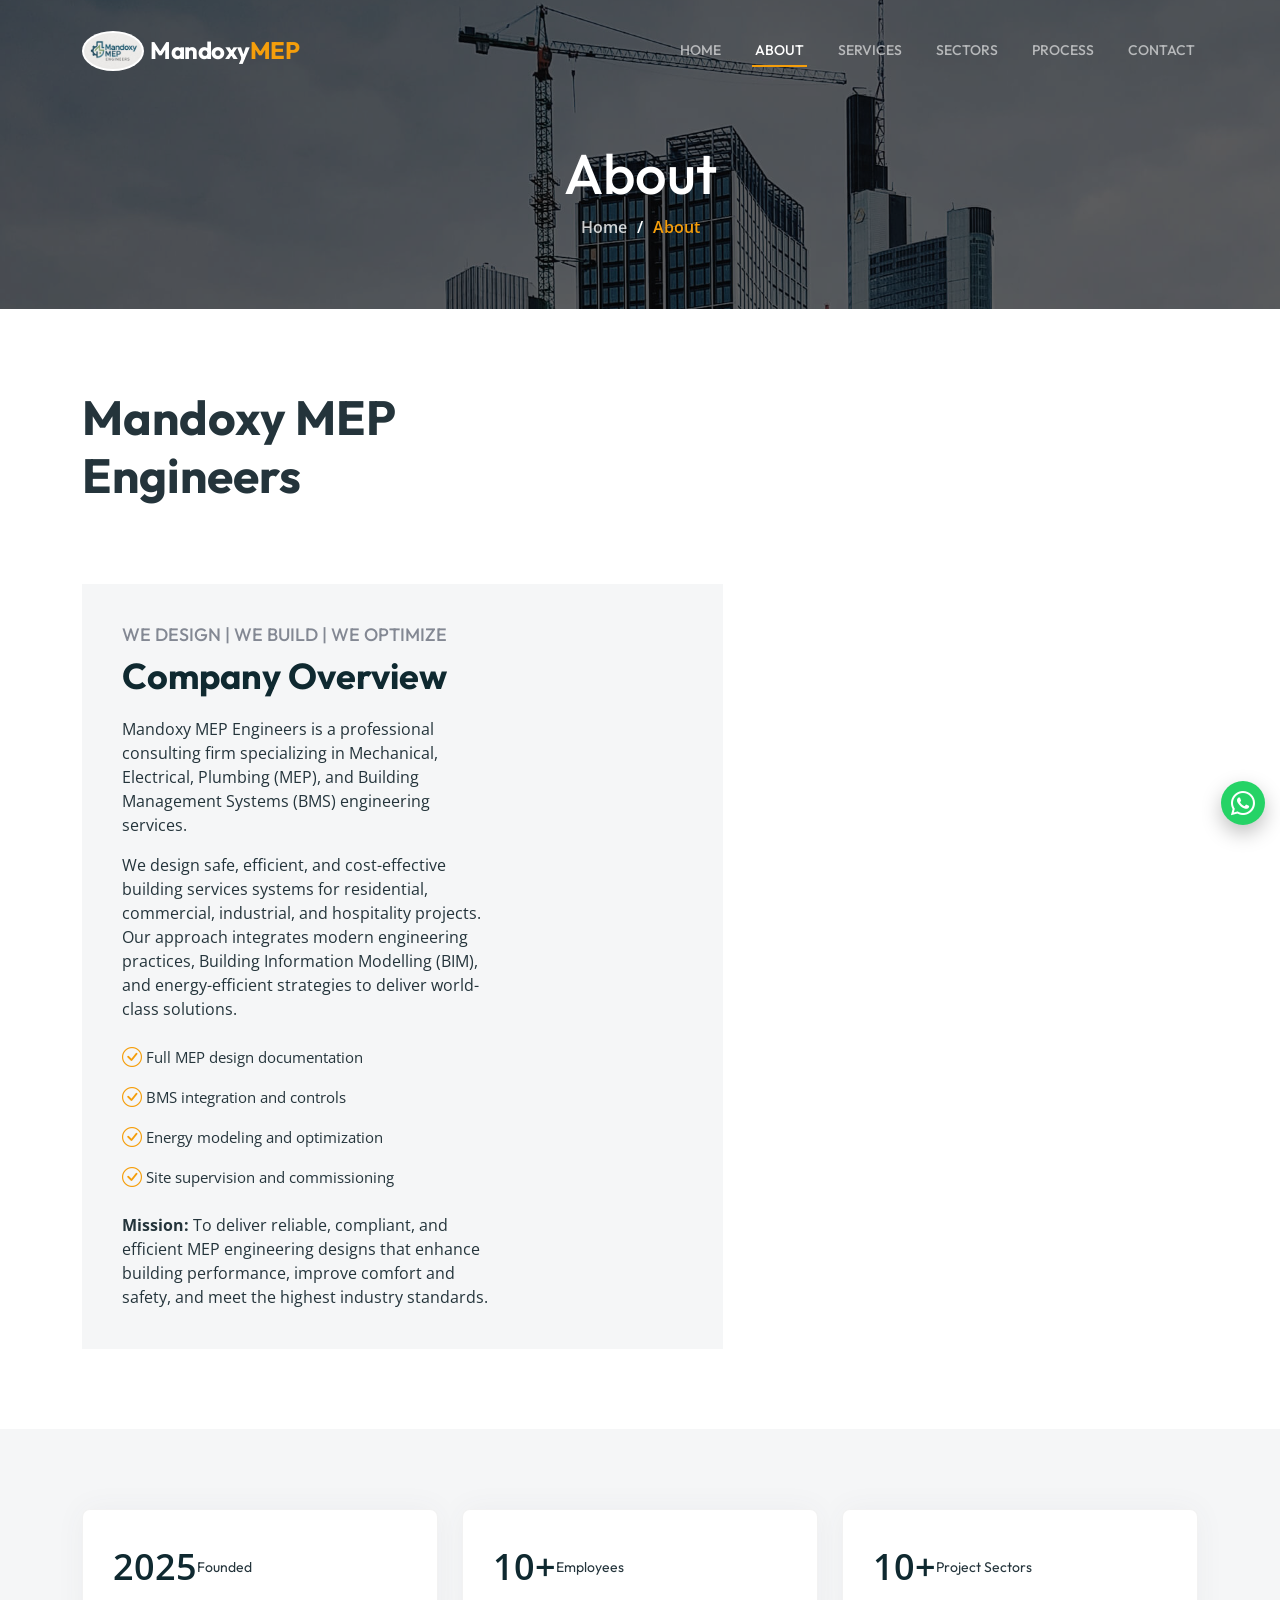
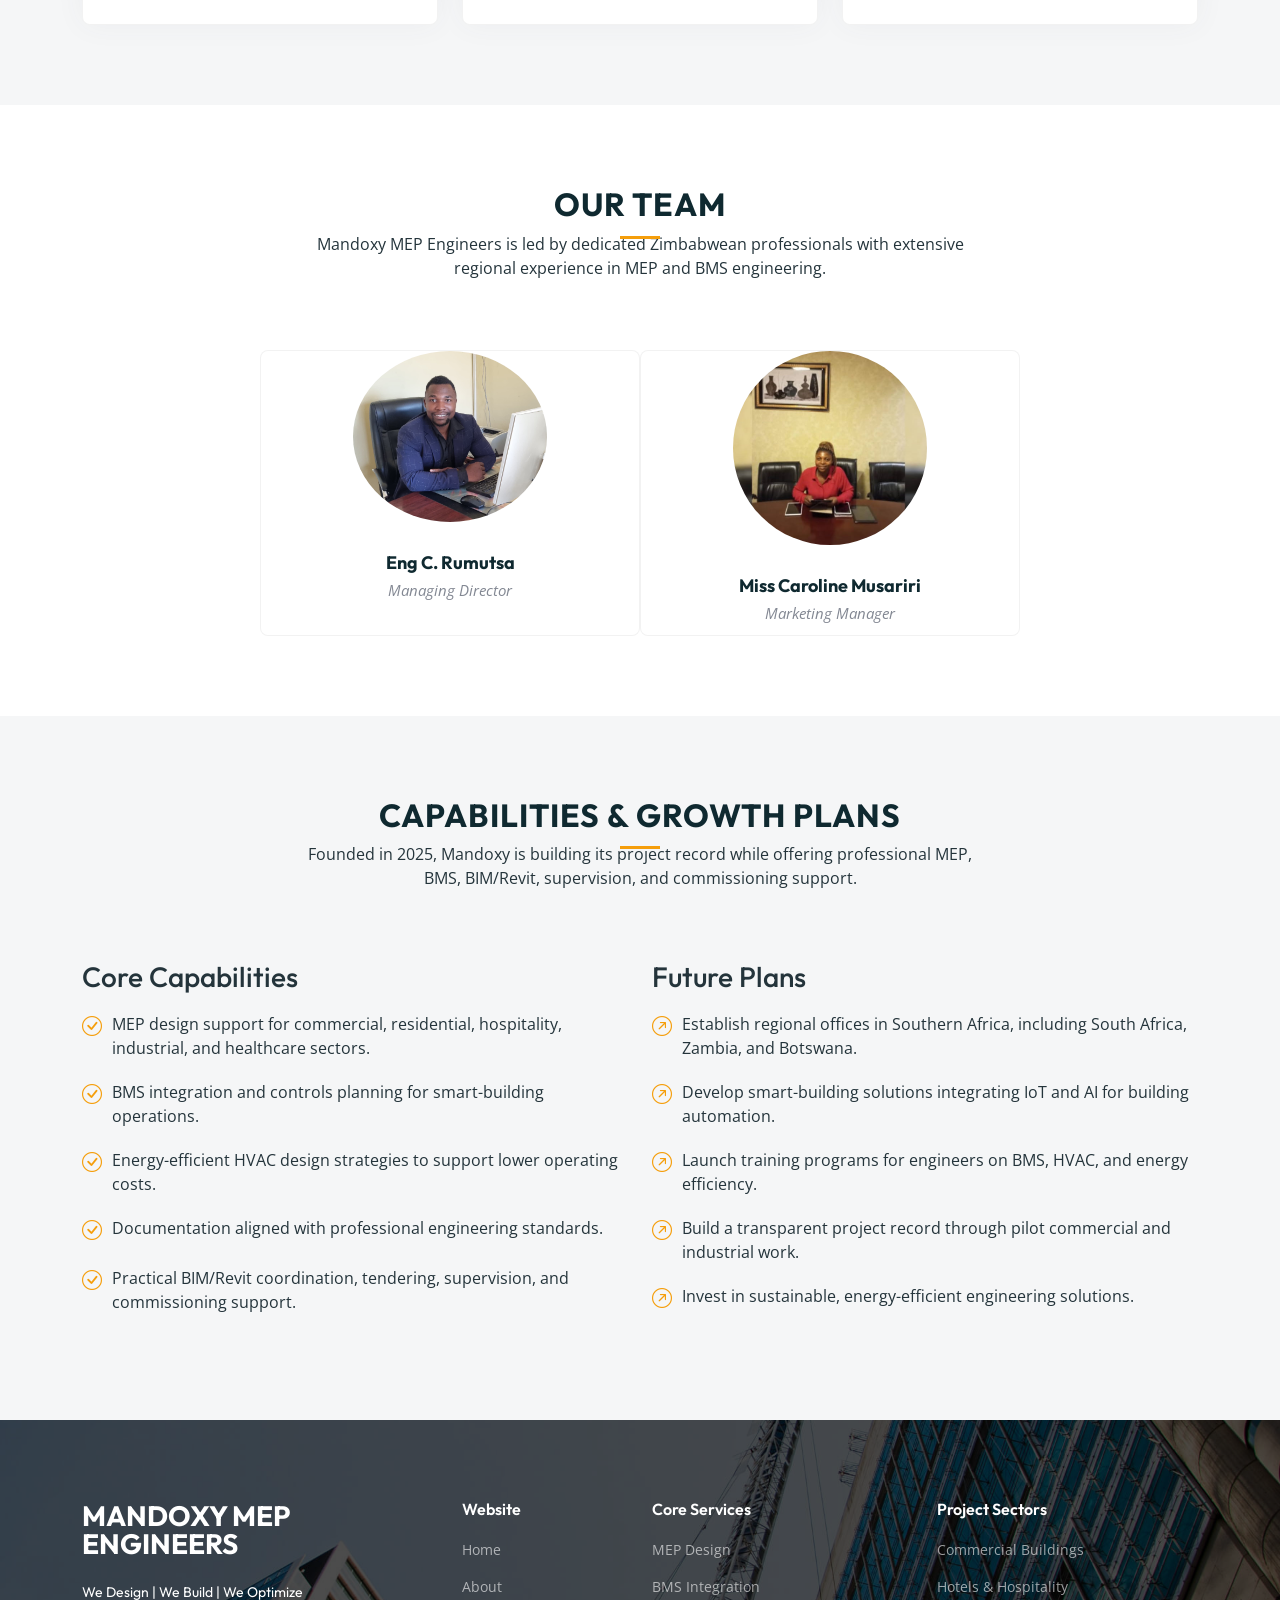
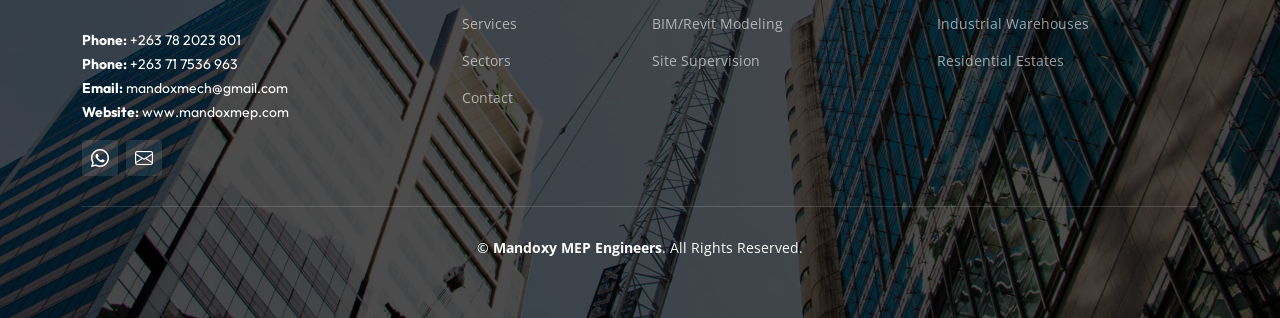
==== about.html @ 2726f481 "Initial Mandoxy website" ====
<!DOCTYPE html>
<html lang="en">

<head>
  <meta charset="utf-8">
  <meta content="width=device-width, initial-scale=1.0" name="viewport">

  <title>About Mandoxy MEP Engineers | MEP & BMS Consulting Firm</title>
  <meta content="Learn about Mandoxy MEP Engineers, a professional MEP and BMS engineering consulting firm serving residential, commercial, industrial, and hospitality projects." name="description">
  <meta content="MEP engineers, BMS engineering, HVAC design, electrical engineering, plumbing systems, BIM, Revit, Zimbabwe, Mandoxy" name="keywords">

  <link href="assets/img/mandox-favicon.jpg" rel="icon">
  <link href="assets/img/mandox-logo.jpg" rel="apple-touch-icon">

  <link href="https://fonts.googleapis.com/css2?family=Open+Sans:ital,wght@0,300;0,400;0,500;0,600;0,700;1,300;1,400;1,600;1,700&family=Roboto:ital,wght@0,300;0,400;0,500;0,600;0,700;1,300;1,400;1,500;1,600;1,700&family=Outfit:wght@300;400;500;600;700;800&display=swap" rel="stylesheet">

  <link href="assets/vendor/bootstrap/css/bootstrap.min.css" rel="stylesheet">
  <link href="assets/vendor/bootstrap-icons/bootstrap-icons.css" rel="stylesheet">
  <link href="assets/vendor/aos/aos.css" rel="stylesheet">

  <link href="assets/css/main.css" rel="stylesheet">
</head>

<body>

  <header id="header" class="header d-flex align-items-center">
    <div class="container-fluid container-xl d-flex align-items-center justify-content-between">
      <a href="index.html" class="logo d-flex align-items-center">
        <img src="assets/img/mandox-logo.jpg" alt="Mandoxy MEP Engineers logo" class="mandox-logo-img">
        <h1>Mandoxy<span>MEP</span></h1>
      </a>

      <i class="mobile-nav-toggle mobile-nav-show bi bi-list"></i>
      <i class="mobile-nav-toggle mobile-nav-hide d-none bi bi-x"></i>
      <nav id="navbar" class="navbar">
        <ul>
          <li><a href="index.html">Home</a></li>
          <li><a href="about.html" class="active">About</a></li>
          <li><a href="services.html">Services</a></li>
          <li><a href="projects.html">Sectors</a></li>
          <li><a href="index.html#process">Process</a></li>
          <li><a href="contact.html">Contact</a></li>
        </ul>
      </nav>
    </div>
  </header>

  <main id="main">
    <div class="breadcrumbs d-flex align-items-center" style="background-image: url('assets/img/breadcrumbs-bg.jpg');">
      <div class="container position-relative d-flex flex-column align-items-center" data-aos="fade">
        <h2>About</h2>
        <ol>
          <li><a href="index.html">Home</a></li>
          <li>About</li>
        </ol>
      </div>
    </div>

    <section class="about">
      <div class="container" data-aos="fade-up">
        <div class="row position-relative">
          <div class="col-lg-7 about-img" style="background-image: url(assets/img/about.jpg);"></div>
          <div class="col-lg-7">
            <h2>Mandoxy MEP Engineers</h2>
            <div class="our-story">
              <h4>We Design | We Build | We Optimize</h4>
              <h3>Company Overview</h3>
              <p>Mandoxy MEP Engineers is a professional consulting firm specializing in Mechanical, Electrical, Plumbing (MEP), and Building Management Systems (BMS) engineering services.</p>
              <p>We design safe, efficient, and cost-effective building services systems for residential, commercial, industrial, and hospitality projects. Our approach integrates modern engineering practices, Building Information Modelling (BIM), and energy-efficient strategies to deliver world-class solutions.</p>
              <ul>
                <li><i class="bi bi-check-circle"></i> <span>Full MEP design documentation</span></li>
                <li><i class="bi bi-check-circle"></i> <span>BMS integration and controls</span></li>
                <li><i class="bi bi-check-circle"></i> <span>Energy modeling and optimization</span></li>
                <li><i class="bi bi-check-circle"></i> <span>Site supervision and commissioning</span></li>
              </ul>
              <p><strong>Mission:</strong> To deliver reliable, compliant, and efficient MEP engineering designs that enhance building performance, improve comfort and safety, and meet the highest industry standards.</p>
            </div>
          </div>
        </div>
      </div>
    </section>

    <section class="stats-counter section-bg">
      <div class="container" data-aos="fade-up">
        <div class="row gy-4">
          <div class="col-lg-4 col-md-6"><div class="stats-item d-flex align-items-center w-100 h-100"><span>2025</span><p>Founded</p></div></div>
          <div class="col-lg-4 col-md-6"><div class="stats-item d-flex align-items-center w-100 h-100"><span>10+</span><p>Employees</p></div></div>
          <div class="col-lg-4 col-md-6"><div class="stats-item d-flex align-items-center w-100 h-100"><span>10+</span><p>Project Sectors</p></div></div>
        </div>
      </div>
    </section>

    <section class="team">
      <div class="container" data-aos="fade-up">
        <div class="section-header"><h2>Our Team</h2><p>Mandoxy MEP Engineers is led by dedicated Zimbabwean professionals with extensive regional experience in MEP and BMS engineering.</p></div>
        <div class="row gy-5 justify-content-center">
          <div class="col-lg-4 col-md-6 member" data-aos="fade-up" data-aos-delay="100">
            <div class="member-img"><img src="assets/img/team/team-1.jpg" class="img-fluid" alt="Managing Director"></div>
            <div class="member-info text-center"><h4>Eng C. Rumutsa</h4><span>Managing Director</span></div>
          </div>
          <div class="col-lg-4 col-md-6 member" data-aos="fade-up" data-aos-delay="200">
            <div class="member-img"><img src="assets/img/team/team-2.jpg" class="img-fluid" alt="Marketing Manager"></div>
            <div class="member-info text-center"><h4>Miss Caroline Musariri</h4><span>Marketing Manager</span></div>
          </div>
        </div>
      </div>
    </section>

    <section class="features section-bg">
      <div class="container" data-aos="fade-up">
        <div class="section-header"><h2>Capabilities & Growth Plans</h2><p>Founded in 2025, Mandoxy is building its project record while offering professional MEP, BMS, BIM/Revit, supervision, and commissioning support.</p></div>
        <div class="row gy-4">
          <div class="col-lg-6">
            <h3>Core Capabilities</h3>
            <ul class="feature-list"><li><i class="bi bi-check-circle"></i> MEP design support for commercial, residential, hospitality, industrial, and healthcare sectors.</li>
<li><i class="bi bi-check-circle"></i> BMS integration and controls planning for smart-building operations.</li>
<li><i class="bi bi-check-circle"></i> Energy-efficient HVAC design strategies to support lower operating costs.</li>
<li><i class="bi bi-check-circle"></i> Documentation aligned with professional engineering standards.</li>
<li><i class="bi bi-check-circle"></i> Practical BIM/Revit coordination, tendering, supervision, and commissioning support.</li></ul>
          </div>
          <div class="col-lg-6">
            <h3>Future Plans</h3>
            <ul class="feature-list"><li><i class="bi bi-arrow-up-right-circle"></i> Establish regional offices in Southern Africa, including South Africa, Zambia, and Botswana.</li>
<li><i class="bi bi-arrow-up-right-circle"></i> Develop smart-building solutions integrating IoT and AI for building automation.</li>
<li><i class="bi bi-arrow-up-right-circle"></i> Launch training programs for engineers on BMS, HVAC, and energy efficiency.</li>
<li><i class="bi bi-arrow-up-right-circle"></i> Build a transparent project record through pilot commercial and industrial work.</li>
<li><i class="bi bi-arrow-up-right-circle"></i> Invest in sustainable, energy-efficient engineering solutions.</li></ul>
          </div>
        </div>
      </div>
    </section>
  </main>

  <footer id="footer" class="footer">
    <div class="footer-content position-relative">
      <div class="container">
        <div class="row">
          <div class="col-lg-4 col-md-6">
            <div class="footer-info">
              <h3>Mandoxy MEP Engineers</h3>
              <p>
                We Design | We Build | We Optimize<br><br>
                <strong>Phone:</strong> +263 78 2023 801<br>
                <strong>Phone:</strong> +263 71 7536 963<br>
                <strong>Email:</strong> mandoxmech@gmail.com<br>
                <strong>Website:</strong> www.mandoxmep.com<br>
              </p>
              <div class="social-links d-flex mt-3">
                <a href="https://wa.me/263782023801" class="d-flex align-items-center justify-content-center" aria-label="WhatsApp Mandoxy MEP Engineers"><i class="bi bi-whatsapp"></i></a>
                <a href="mailto:mandoxmech@gmail.com" class="d-flex align-items-center justify-content-center" aria-label="Email Mandoxy MEP Engineers"><i class="bi bi-envelope"></i></a>
              </div>
            </div>
          </div>

          <div class="col-lg-2 col-md-3 footer-links">
            <h4>Website</h4>
            <ul>
              <li><a href="index.html">Home</a></li>
              <li><a href="about.html">About</a></li>
              <li><a href="services.html">Services</a></li>
              <li><a href="projects.html">Sectors</a></li>
              <li><a href="contact.html">Contact</a></li>
            </ul>
          </div>

          <div class="col-lg-3 col-md-3 footer-links">
            <h4>Core Services</h4>
            <ul>
              <li><a href="services.html">MEP Design</a></li>
              <li><a href="services.html">BMS Integration</a></li>
              <li><a href="services.html">BIM/Revit Modeling</a></li>
              <li><a href="services.html">Site Supervision</a></li>
            </ul>
          </div>

          <div class="col-lg-3 col-md-12 footer-links">
            <h4>Project Sectors</h4>
            <ul>
              <li><a href="projects.html">Commercial Buildings</a></li>
              <li><a href="projects.html">Hotels & Hospitality</a></li>
              <li><a href="projects.html">Industrial Warehouses</a></li>
              <li><a href="projects.html">Residential Estates</a></li>
            </ul>
          </div>
        </div>
      </div>
    </div>

    <div class="footer-legal text-center position-relative">
      <div class="container">
        <div class="copyright">
          &copy; <strong><span>Mandoxy MEP Engineers</span></strong>. All Rights Reserved.
        </div>
      </div>
    </div>
  </footer>

  <a href="https://wa.me/263782023801" class="whatsapp-float d-flex align-items-center justify-content-center" aria-label="Chat on WhatsApp"><i class="bi bi-whatsapp"></i></a>
  <a href="#" class="scroll-top d-flex align-items-center justify-content-center"><i class="bi bi-arrow-up-short"></i></a>
  <div id="preloader"></div>

  <script src="assets/vendor/bootstrap/js/bootstrap.bundle.min.js"></script>
  <script src="assets/vendor/aos/aos.js"></script>
  <script src="assets/js/main.js"></script>
</body>
</html>
---- assets/css/main.css ----
/**
* Template Name: UpConstruction - v1.3.0
* Template URL: https://bootstrapmade.com/upconstruction-bootstrap-construction-website-template/
* Author: BootstrapMade.com
* License: https://bootstrapmade.com/license/
*/

/*--------------------------------------------------------------
# Set main reusable colors and fonts using CSS variables
# Learn more about CSS variables at https://developer.mozilla.org/en-US/docs/Web/CSS/Using_CSS_custom_properties
--------------------------------------------------------------*/
/* Fonts */
:root {
  --font-default: "Open Sans", system-ui, -apple-system, "Segoe UI", Roboto, "Helvetica Neue", Arial, "Noto Sans", "Liberation Sans", sans-serif, "Apple Color Emoji", "Segoe UI Emoji", "Segoe UI Symbol", "Noto Color Emoji";
  --font-primary: "Outfit", sans-serif;
  --font-secondary: "Outfit", sans-serif;
}

/* Colors */
:root {
  --color-default: #364d59;
  --color-primary: #feb900;
  --color-secondary: #111827;
  --mandox-dark: #111827;
}

/* Animations */
@keyframes digital-pulse {
  0% { transform: scale(1); box-shadow: 0 0 0 0 rgba(254, 185, 0, 0.4); }
  70% { transform: scale(1.05); box-shadow: 0 0 0 10px rgba(254, 185, 0, 0); }
  100% { transform: scale(1); box-shadow: 0 0 0 0 rgba(254, 185, 0, 0); }
}

@keyframes line-draw {
  from { width: 0; }
  to { width: 100%; }
}

/* Smooth scroll behavior */
:root {
  scroll-behavior: smooth;
}

/*--------------------------------------------------------------
# General
--------------------------------------------------------------*/
body {
  font-family: var(--font-default);
  color: var(--color-default);
  overflow-x: hidden;
}

a {
  color: var(--color-primary);
  text-decoration: none;
}

a:hover {
  color: #ffc732;
  text-decoration: none;
}

h1,
h2,
h3,
h4,
h5,
h6 {
  font-family: var(--font-primary);
}

/*--------------------------------------------------------------
# Sections & Section Header
--------------------------------------------------------------*/
section {
  padding: 80px 0;
  overflow: hidden;
}

.section-bg {
  background-color: #f5f6f7;
}

.section-header {
  text-align: center;
  padding-bottom: 70px;
}

.section-header h2 {
  font-size: 32px;
  font-weight: 700;
  position: relative;
  color: var(--color-secondary);
  text-transform: uppercase;
  letter-spacing: 1px;
}

.section-header h2:after {
  content: "";
  position: absolute;
  display: block;
  width: 40px;
  height: 3px;
  background: var(--color-primary);
  left: 50%;
  transform: translateX(-50%);
  bottom: -15px;
  transition: width 0.4s cubic-bezier(0.175, 0.885, 0.32, 1.275);
}

.section-header:hover h2:after {
  width: 80px;
}

.section-header p {
  margin: 0 auto 0 auto;
}

@media (min-width: 1199px) {
  .section-header p {
    max-width: 60%;
  }
}

/*--------------------------------------------------------------
# Breadcrumbs
--------------------------------------------------------------*/
.breadcrumbs {
  padding: 140px 0 60px 0;
  min-height: 30vh;
  position: relative;
  background-size: cover;
  background-position: center;
  background-repeat: no-repeat;
}

.breadcrumbs:before {
  content: "";
  background-color: rgba(0, 0, 0, 0.6);
  position: absolute;
  inset: 0;
}

.breadcrumbs h2 {
  font-size: 56px;
  font-weight: 500;
  color: #fff;
  font-family: var(--font-secondary);
}

.breadcrumbs ol {
  display: flex;
  flex-wrap: wrap;
  list-style: none;
  padding: 0 0 10px 0;
  margin: 0;
  font-size: 16px;
  font-weight: 600;
  color: var(--color-primary);
}

.breadcrumbs ol a {
  color: rgba(255, 255, 255, 0.8);
  transition: 0.3s;
}

.breadcrumbs ol a:hover {
  text-decoration: underline;
}

.breadcrumbs ol li+li {
  padding-left: 10px;
}

.breadcrumbs ol li+li::before {
  display: inline-block;
  padding-right: 10px;
  color: #fff;
  content: "/";
}

/*--------------------------------------------------------------
# Scroll top button
--------------------------------------------------------------*/
.scroll-top {
  position: fixed;
  visibility: hidden;
  opacity: 0;
  right: 15px;
  bottom: 15px;
  z-index: 99999;
  background: var(--color-primary);
  width: 40px;
  height: 40px;
  border-radius: 4px;
  transition: all 0.4s;
}

.scroll-top i {
  font-size: 24px;
  color: var(--color-secondary);
  line-height: 0;
}

.scroll-top:hover {
  background: #ffc732;
  color: #fff;
}

.scroll-top.active {
  visibility: visible;
  opacity: 1;
}

/*--------------------------------------------------------------
# Preloader
--------------------------------------------------------------*/
#preloader {
  position: fixed;
  inset: 0;
  z-index: 999999;
  overflow: hidden;
  background: #fff;
  transition: all 0.6s ease-out;
}

#preloader:before {
  content: "";
  position: fixed;
  top: calc(50% - 30px);
  left: calc(50% - 30px);
  border: 6px solid #fff;
  border-color: var(--color-primary) transparent var(--color-primary) transparent;
  border-radius: 50%;
  width: 60px;
  height: 60px;
  -webkit-animation: animate-preloader 1.5s linear infinite;
  animation: animate-preloader 1.5s linear infinite;
}

@-webkit-keyframes animate-preloader {
  0% {
    transform: rotate(0deg);
  }

  100% {
    transform: rotate(360deg);
  }
}

@keyframes animate-preloader {
  0% {
    transform: rotate(0deg);
  }

  100% {
    transform: rotate(360deg);
  }
}

/*--------------------------------------------------------------
# Disable aos animation delay on mobile devices
--------------------------------------------------------------*/
@media screen and (max-width: 768px) {
  [data-aos-delay] {
    transition-delay: 0 !important;
  }
}

/*--------------------------------------------------------------
# Header
--------------------------------------------------------------*/
.header {
  z-index: 997;
  position: fixed;
  padding: 30px 0;
  top: 0;
  left: 0;
  right: 0;
  transition: background-color 0.4s ease, padding 0.4s ease, box-shadow 0.4s ease;
}

.header.header-scrolled {
  background-color: rgba(17, 24, 39, 0.8);
  backdrop-filter: blur(15px);
  -webkit-backdrop-filter: blur(15px);
  padding: 14px 0;
  box-shadow: 0 4px 24px rgba(0, 0, 0, 0.3);
}

.header .logo img {
  max-height: 40px;
  margin-right: 6px;
}

.header .logo h1 {
  font-size: 24px;
  font-weight: 700;
  color: #fff;
  margin-bottom: 0;
  font-family: var(--font-primary);
}

.header .logo h1 span {
  color: var(--color-primary);
}

/*--------------------------------------------------------------
# Desktop Navigation
--------------------------------------------------------------*/
@media (min-width: 1280px) {
  .navbar {
    padding: 0;
  }

  .navbar ul {
    margin: 0;
    padding: 0;
    display: flex;
    list-style: none;
    align-items: center;
  }

  .navbar li {
    position: relative;
  }

  .navbar>ul>li {
    white-space: nowrap;
    padding: 10px 0 10px 28px;
  }

  .navbar a,
  .navbar a:focus {
    display: flex;
    align-items: center;
    justify-content: space-between;
    padding: 0 3px;
    font-family: var(--font-primary);
    font-size: 14px;
    font-weight: 500;
    color: rgba(255, 255, 255, 0.6);
    text-transform: uppercase;
    white-space: nowrap;
    transition: 0.3s;
    position: relative;
  }

  .navbar a i,
  .navbar a:focus i {
    font-size: 12px;
    line-height: 0;
    margin-left: 5px;
  }

  .navbar>ul>li>a:before {
    content: "";
    position: absolute;
    width: 100%;
    height: 2px;
    bottom: -6px;
    left: 0;
    background-color: var(--color-primary);
    visibility: hidden;
    width: 0px;
    transition: all 0.3s ease-in-out 0s;
  }

  .navbar a:hover:before,
  .navbar li:hover>a:before,
  .navbar .active:before {
    visibility: visible;
    width: 100%;
  }

  .navbar a:hover,
  .navbar .active,
  .navbar .active:focus,
  .navbar li:hover>a {
    color: #fff;
  }

  .navbar .dropdown ul {
    display: block;
    position: absolute;
    left: 28px;
    top: calc(100% + 30px);
    margin: 0;
    padding: 10px 0;
    z-index: 99;
    opacity: 0;
    visibility: hidden;
    background: #fff;
    box-shadow: 0px 0px 30px rgba(127, 137, 161, 0.25);
    transition: 0.3s;
  }

  .navbar .dropdown ul li {
    min-width: 200px;
  }

  .navbar .dropdown ul a {
    padding: 10px 20px;
    font-size: 15px;
    text-transform: none;
    color: var(--color-default);
    font-weight: 400;
  }

  .navbar .dropdown ul a i {
    font-size: 12px;
  }

  .navbar .dropdown ul a:hover,
  .navbar .dropdown ul .active:hover,
  .navbar .dropdown ul li:hover>a {
    color: var(--color-primary);
  }

  .navbar .dropdown:hover>ul {
    opacity: 1;
    top: 100%;
    visibility: visible;
  }

  .navbar .dropdown .dropdown ul {
    top: 0;
    left: calc(100% - 30px);
    visibility: hidden;
  }

  .navbar .dropdown .dropdown:hover>ul {
    opacity: 1;
    top: 0;
    left: 100%;
    visibility: visible;
  }
}

@media (min-width: 1280px) and (max-width: 1366px) {
  .navbar .dropdown .dropdown ul {
    left: -90%;
  }

  .navbar .dropdown .dropdown:hover>ul {
    left: -100%;
  }
}

@media (min-width: 1280px) {

  .mobile-nav-show,
  .mobile-nav-hide {
    display: none;
  }
}

/*--------------------------------------------------------------
# Mobile Navigation
--------------------------------------------------------------*/
@media (max-width: 1279px) {
  .navbar {
    position: fixed;
    top: 0;
    right: -100%;
    width: 100%;
    max-width: 400px;
    bottom: 0;
    transition: 0.3s;
    z-index: 9997;
  }

  .navbar ul {
    position: absolute;
    inset: 0;
    padding: 50px 0 10px 0;
    margin: 0;
    background: rgba(0, 0, 0, 0.8);
    overflow-y: auto;
    transition: 0.3s;
    z-index: 9998;
  }

  .navbar a,
  .navbar a:focus {
    display: flex;
    align-items: center;
    justify-content: space-between;
    padding: 10px 20px;
    font-family: var(--font-primary);
    font-size: 15px;
    font-weight: 500;
    color: rgba(255, 255, 255, 0.7);
    white-space: nowrap;
    text-transform: uppercase;
    transition: 0.3s;
  }

  .navbar a i,
  .navbar a:focus i {
    font-size: 12px;
    line-height: 0;
    margin-left: 5px;
  }

  .navbar a:hover,
  .navbar .active,
  .navbar .active:focus,
  .navbar li:hover>a {
    color: #fff;
  }

  .navbar .dropdown ul,
  .navbar .dropdown .dropdown ul {
    position: static;
    display: none;
    padding: 10px 0;
    margin: 10px 20px;
    transition: all 0.5s ease-in-out;
    border: 1px solid #222428;
  }

  .navbar .dropdown>.dropdown-active,
  .navbar .dropdown .dropdown>.dropdown-active {
    display: block;
  }

  .mobile-nav-show {
    position: relative;
    color: #fff;
    font-size: 28px;
    cursor: pointer;
    line-height: 0;
    transition: 0.5s;
    z-index: 9999;
    padding-right: 10px;
  }

  .mobile-nav-hide {
    color: #fff;
    font-size: 32px;
    cursor: pointer;
    line-height: 0;
    transition: 0.5s;
    position: fixed;
    right: 20px;
    top: 20px;
    z-index: 9999;
  }

  .mobile-nav-active {
    overflow: hidden;
  }

  .mobile-nav-active .navbar {
    right: 0;
  }

  .mobile-nav-active .navbar:before {
    content: "";
    position: fixed;
    inset: 0;
    background: rgba(0, 0, 0, 0.6);
    z-index: 9996;
  }
}

/*--------------------------------------------------------------
# Get Started Section
--------------------------------------------------------------*/
.get-started .content {
  padding: 30px 0;
}

.get-started .content h3 {
  font-size: 36px;
  color: var(--color-secondary);
  font-weight: 600;
  margin-bottom: 25px;
  padding-bottom: 25px;
  position: relative;
}

.get-started .content h3:after {
  content: "";
  position: absolute;
  display: block;
  width: 60px;
  height: 4px;
  background: var(--color-primary);
  left: 0;
  bottom: 0;
}

.get-started .content p {
  font-size: 14px;
}

.get-started .php-email-form {
  background: #fff;
  padding: 30px;
  height: 100%;
}

@media (max-width: 575px) {
  .get-started .php-email-form {
    padding: 20px;
  }
}

.get-started .php-email-form h3 {
  font-size: 14px;
  font-weight: 700;
  text-transform: uppercase;
  letter-spacing: 1px;
}

.get-started .php-email-form p {
  font-size: 14px;
  margin-bottom: 20px;
}

.get-started .php-email-form .error-message {
  display: none;
  color: #fff;
  background: #df1529;
  text-align: left;
  padding: 15px;
  margin-bottom: 24px;
  font-weight: 600;
}

.get-started .php-email-form .sent-message {
  display: none;
  color: #fff;
  background: #059652;
  text-align: center;
  padding: 15px;
  margin-bottom: 24px;
  font-weight: 600;
}

.get-started .php-email-form .loading {
  display: none;
  background: #fff;
  text-align: center;
  padding: 15px;
  margin-bottom: 24px;
}

.get-started .php-email-form .loading:before {
  content: "";
  display: inline-block;
  border-radius: 50%;
  width: 24px;
  height: 24px;
  margin: 0 10px -6px 0;
  border: 3px solid #059652;
  border-top-color: #fff;
  -webkit-animation: animate-loading 1s linear infinite;
  animation: animate-loading 1s linear infinite;
}

.get-started .php-email-form input,
.get-started .php-email-form textarea {
  border-radius: 0;
  box-shadow: none;
  font-size: 14px;
  border-radius: 0;
}

.get-started .php-email-form input:focus,
.get-started .php-email-form textarea:focus {
  border-color: var(--color-primary);
}

.get-started .php-email-form input {
  padding: 12px 15px;
}

.get-started .php-email-form textarea {
  padding: 12px 15px;
}

.get-started .php-email-form button[type=submit] {
  background: var(--color-primary);
  border: 0;
  padding: 10px 30px;
  color: #fff;
  transition: 0.4s;
  border-radius: 4px;
}

.get-started .php-email-form button[type=submit]:hover {
  background: rgba(254, 185, 0, 0.8);
}

@-webkit-keyframes animate-loading {
  0% {
    transform: rotate(0deg);
  }

  100% {
    transform: rotate(360deg);
  }
}

@keyframes animate-loading {
  0% {
    transform: rotate(0deg);
  }

  100% {
    transform: rotate(360deg);
  }
}

/*--------------------------------------------------------------
# Constructions Section
--------------------------------------------------------------*/
.constructions .card-item {
  border: 1px solid rgba(82, 86, 94, 0.2);
  background: #fff;
  position: relative;
  border-radius: 8px;
  overflow: hidden;
  transition: all 0.4s ease;
}

.constructions .card-item:hover {
  transform: translateY(-10px);
  box-shadow: 0 20px 40px rgba(0, 0, 0, 0.08);
  border-color: var(--color-primary);
}

.constructions .card-item .card-bg {
  min-height: 300px;
  background-size: cover;
  background-position: center;
  background-repeat: no-repeat;
}

.constructions .card-item .card-body {
  padding: 30px;
}

.constructions .card-item h4 {
  font-weight: 700;
  font-size: 20px;
  margin-bottom: 15px;
  color: var(--color-secondary);
}

.constructions .card-item p {
  color: var(--color-secondary);
  margin: 0;
}

/*--------------------------------------------------------------
# Services Section
--------------------------------------------------------------*/
.services .service-item {
  padding: 50px 40px;
  background: #fff;
  height: 100%;
  border-radius: 8px;
  transition: all 0.4s ease;
  border: 1px solid rgba(0, 0, 0, 0.05);
  position: relative;
  overflow: hidden;
  box-shadow: 0 10px 30px rgba(0, 0, 0, 0.02);
}

.services .service-item:hover {
  transform: translateY(-10px);
  box-shadow: 0 20px 40px rgba(0, 0, 0, 0.08);
  border-color: var(--color-primary);
}

.services .service-item:before {
  content: "";
  position: absolute;
  top: 0;
  left: -100%;
  width: 100%;
  height: 100%;
  background: linear-gradient(90deg, transparent, rgba(254, 185, 0, 0.08), transparent);
  transition: 0.6s;
  z-index: 1;
}

.services .service-item:hover:before {
  left: 100%;
}

.services .service-item .icon {
  width: 70px;
  height: 70px;
  background: #f8f9fa;
  border-radius: 50%;
  display: flex;
  align-items: center;
  justify-content: center;
  margin-bottom: 30px;
  transition: 0.4s;
  position: relative;
  z-index: 2;
}

.services .service-item .icon i {
  color: var(--color-secondary);
  font-size: 32px;
  transition: 0.4s;
}

.services .service-item:hover .icon {
  background: var(--color-primary);
  animation: digital-pulse 1.5s infinite;
}

.services .service-item:hover .icon i {
  color: #fff;
}

.services .service-item h3 {
  color: var(--color-secondary);
  font-weight: 700;
  margin: 0 0 20px 0;
  font-size: 24px;
  transition: 0.3s;
  z-index: 2;
  position: relative;
}

.services .service-item p {
  line-height: 26px;
  font-size: 15px;
  color: #6c757d;
  margin-bottom: 0;
  z-index: 2;
  position: relative;
}

.services .service-item .readmore {
  margin-top: 25px;
  display: inline-flex;
  align-items: center;
  color: var(--color-primary);
  font-weight: 600;
  font-size: 14px;
  text-transform: uppercase;
  letter-spacing: 1px;
  transition: 0.3s;
}

.services .service-item .readmore i {
  margin-left: 8px;
  transition: 0.3s;
}

.services .service-item:hover .readmore i {
  transform: translateX(5px);
}

/*--------------------------------------------------------------
# Features Section
--------------------------------------------------------------*/
.features .nav-tabs {
  border: 0;
}

.features .nav-link {
  padding: 15px 0;
  transition: 0.3s;
  color: var(--color-secondary);
  border-radius: 0;
  display: flex;
  align-items: center;
  justify-content: center;
  cursor: pointer;
  height: 100%;
  border: 0;
  border-bottom: 4px solid #e2e4e6;
}

.features .nav-link i {
  padding-right: 15px;
  font-size: 48px;
}

.features .nav-link h4 {
  font-size: 18px;
  font-weight: 600;
  margin: 0;
}

@media (max-width: 575px) {
  .features .nav-link h4 {
    font-size: 16px;
  }
}

.features .nav-link:hover {
  color: var(--color-primary);
}

.features .nav-link.active {
  color: var(--color-primary);
  background-color: transparent;
  border-color: var(--color-primary);
}

.features .tab-content {
  margin-top: 30px;
}

.features .tab-pane h3 {
  font-weight: 700;
  font-size: 32px;
  position: relative;
  margin-bottom: 20px;
  padding-bottom: 20px;
}

.features .tab-pane h3:after {
  content: "";
  position: absolute;
  display: block;
  width: 60px;
  height: 3px;
  background: var(--color-primary);
  left: 0;
  bottom: 0;
}

.features .tab-pane ul {
  list-style: none;
  padding: 0;
}

.features .tab-pane ul li {
  padding-top: 10px;
}

.features .tab-pane ul i {
  font-size: 20px;
  padding-right: 4px;
  color: var(--color-primary);
}

.features .tab-pane p:last-child {
  margin-bottom: 0;
}

/*--------------------------------------------------------------
# Testimonials Section
--------------------------------------------------------------*/
.testimonials .testimonial-wrap {
  padding-left: 50px;
}

.testimonials .testimonials-carousel,
.testimonials .testimonials-slider {
  overflow: hidden;
}

.testimonials .testimonial-item {
  box-sizing: content-box;
  padding: 30px 30px 30px 60px;
  margin: 0 15px 30px 0;
  min-height: 200px;
  box-shadow: 0px 2px 20px rgba(82, 86, 94, 0.1);
  position: relative;
  background: #fff;
}

.testimonials .testimonial-item .testimonial-img {
  width: 90px;
  border-radius: 10px;
  border: 6px solid #fff;
  position: absolute;
  left: -45px;
}

.testimonials .testimonial-item h3 {
  font-size: 18px;
  font-weight: bold;
  margin: 10px 0 5px 0;
  color: #000;
}

.testimonials .testimonial-item h4 {
  font-size: 14px;
  color: #999;
  margin: 0;
}

.testimonials .testimonial-item .stars {
  margin: 10px 0;
}

.testimonials .testimonial-item .stars i {
  color: #ffc107;
  margin: 0 1px;
}

.testimonials .testimonial-item .quote-icon-left,
.testimonials .testimonial-item .quote-icon-right {
  color: #ffd565;
  font-size: 26px;
  line-height: 0;
}

.testimonials .testimonial-item .quote-icon-left {
  display: inline-block;
  left: -5px;
  position: relative;
}

.testimonials .testimonial-item .quote-icon-right {
  display: inline-block;
  right: -5px;
  position: relative;
  top: 10px;
  transform: scale(-1, -1);
}

.testimonials .testimonial-item p {
  font-style: italic;
  margin: 15px auto 15px auto;
}

.testimonials .swiper-pagination {
  margin-top: 20px;
  position: relative;
}

.testimonials .swiper-pagination .swiper-pagination-bullet {
  width: 12px;
  height: 12px;
  background-color: #d5d7da;
  opacity: 1;
}

.testimonials .swiper-pagination .swiper-pagination-bullet-active {
  background-color: var(--color-primary);
}

@media (max-width: 767px) {
  .testimonials .testimonial-wrap {
    padding-left: 0;
  }

  .testimonials .testimonials-carousel,
  .testimonials .testimonials-slider {
    overflow: hidden;
  }

  .testimonials .testimonial-item {
    padding: 30px;
    margin: 15px;
  }

  .testimonials .testimonial-item .testimonial-img {
    position: static;
    left: auto;
  }
}

/*--------------------------------------------------------------
# Alt Services Section
--------------------------------------------------------------*/
.alt-services .img-bg {
  background-size: cover;
  background-position: center center;
  min-height: 400px;
}

.alt-services h3 {
  font-size: 28px;
  font-weight: 700;
  color: var(--color-secondary);
  margin-bottom: 20px;
  padding-bottom: 20px;
  position: relative;
}

.alt-services h3:after {
  content: "";
  position: absolute;
  display: block;
  width: 50px;
  height: 3px;
  background: var(--color-primary);
  left: 0;
  bottom: 0;
}

.alt-services .icon-box {
  margin-top: 50px;
}

.alt-services .icon-box i {
  display: flex;
  align-items: center;
  justify-content: center;
  color: var(--color-primary);
  margin-right: 25px;
  font-size: 28px;
  width: 56px;
  height: 56px;
  border-radius: 4px;
  line-height: 0;
  box-shadow: 0px 2px 30px rgba(0, 0, 0, 0.08);
  background-color: #fff;
  transition: 0.3s;
}

.alt-services .icon-box:hover i {
  background-color: var(--color-primary);
  color: #fff;
}

.alt-services .icon-box h4 {
  font-weight: 700;
  margin-bottom: 10px;
  font-size: 18px;
}

.alt-services .icon-box h4 a {
  color: #000;
  transition: 0.3s;
}

.alt-services .icon-box h4 a:hover {
  color: var(--color-primary);
}

.alt-services .icon-box p {
  line-height: 24px;
  font-size: 14px;
  margin-bottom: 0;
}

/*--------------------------------------------------------------
# About Section
--------------------------------------------------------------*/
.about h2 {
  font-size: 48px;
  font-weight: 700;
  font-family: var(--font-secondary);
  margin: 30px 0;
}

@media (min-width: 991px) {
  .about h2 {
    max-width: 65%;
    margin: 0 0 80px 0;
  }
}

.about .our-story {
  padding: 40px;
  background-color: #f5f6f7;
}

@media (min-width: 991px) {
  .about .our-story {
    padding-right: 35%;
  }
}

.about .our-story h4 {
  text-transform: uppercase;
  font-size: 18px;
  color: #838893;
}

.about .our-story h3 {
  font-size: 36px;
  font-weight: 700;
  margin-bottom: 20px;
  color: var(--color-secondary);
}

.about .our-story p:last-child {
  margin-bottom: 0;
}

.about ul {
  list-style: none;
  padding: 0;
  font-size: 15px;
}

.about ul li {
  padding: 5px 0;
  display: flex;
  align-items: center;
}

.about ul i {
  font-size: 20px;
  margin-right: 4px;
  color: var(--color-primary);
}

.about .watch-video i {
  font-size: 32px;
  transition: 0.3s;
  color: var(--color-primary);
}

.about .watch-video a {
  font-weight: 600;
  color: var(--color-secondary);
  margin-left: 8px;
  transition: 0.3s;
}

.about .watch-video:hover a {
  color: var(--color-primary);
}

.about .about-img {
  min-height: 600px;
  background-size: cover;
  background-position: center;
}

@media (min-width: 992px) {
  .about .about-img {
    position: absolute;
    top: 0;
    right: 0;
  }
}

/*--------------------------------------------------------------
# Stats Counter Section
--------------------------------------------------------------*/
.stats-counter .stats-item {
  background: #fff;
  box-shadow: 0px 0 30px rgba(82, 86, 94, 0.05);
  padding: 30px;
  border: 1px solid rgba(0, 0, 0, 0.05);
  border-radius: 8px;
  position: relative;
  overflow: hidden;
  transition: all 0.4s ease;
}

.stats-counter .stats-item:hover {
  transform: translateY(-10px);
  box-shadow: 0 20px 40px rgba(0, 0, 0, 0.08);
  border-color: var(--color-primary);
}

.stats-counter .stats-item i {
  font-size: 42px;
  line-height: 0;
  margin-right: 20px;
  color: var(--color-primary);
}

.stats-counter .stats-item span {
  font-size: 36px;
  display: block;
  font-weight: 600;
  color: var(--color-secondary);
}

.stats-counter .stats-item p {
  padding: 0;
  margin: 0;
  font-family: var(--font-primary);
  font-size: 14px;
}

/*--------------------------------------------------------------
# Our Team Section
--------------------------------------------------------------*/
.team .member {
  position: relative;
  border: 1px solid rgba(0, 0, 0, 0.05);
  border-radius: 8px;
  overflow: hidden;
  transition: all 0.4s ease;
  background: #fff;
}

.team .member:hover {
  transform: translateY(-10px);
  box-shadow: 0 20px 40px rgba(0, 0, 0, 0.08);
  border-color: var(--color-primary);
}

.team .member .member-img {
  margin: 0 80px;
  border-radius: 50%;
  overflow: hidden;
  position: relative;
}

@media (max-width: 1024px) {
  .team .member .member-img {
    margin: 0 60px;
  }
}

.team .member .member-img img {
  position: relative;
  z-index: 1;
}

.team .member .member-img .social {
  position: absolute;
  inset: 0;
  background-color: rgba(0, 0, 0, 0.6);
  display: flex;
  justify-content: center;
  align-items: center;
  z-index: 2;
  padding-bottom: 20px;
  transition: 0.3s;
  visibility: hidden;
  opacity: 0;
}

.team .member .member-img .social a {
  transition: 0.3s;
  color: #fff;
  font-size: 20px;
  margin: 0 8px;
}

.team .member .member-img .social a:hover {
  color: var(--color-primary);
}

.team .member .member-info {
  margin-top: 30px;
}

.team .member .member-info h4 {
  font-weight: 700;
  margin-bottom: 6px;
  font-size: 18px;
  color: var(--color-secondary);
}

.team .member .member-info span {
  font-style: italic;
  display: block;
  font-size: 15px;
  color: #838893;
  margin-bottom: 10px;
}

.team .member .member-info p {
  margin-bottom: 0;
  font-size: 14px;
}

.team .member:hover .member-img .social {
  padding-bottom: 0;
  visibility: visible;
  opacity: 1;
}

/*--------------------------------------------------------------
# Servie Cards Section
--------------------------------------------------------------*/
.services-cards h3 {
  font-size: 20px;
  font-weight: 700;
  color: var(--color-secondary);
}

.services-cards p {
  font-size: 15px;
}

.services-cards ul li {
  display: flex;
  align-items: center;
  font-size: 14px;
  padding-top: 10px;
}

.services-cards ul li i {
  font-size: 16px;
  color: var(--color-primary);
  margin-right: 6px;
}

/*--------------------------------------------------------------
# Projet Details Section
--------------------------------------------------------------*/
.project-details .portfolio-details-slider img {
  width: 100%;
}

.project-details .portfolio-details-slider .swiper-pagination .swiper-pagination-bullet {
  width: 12px;
  height: 12px;
  background-color: rgba(255, 255, 255, 0.7);
  opacity: 1;
}

.project-details .portfolio-details-slider .swiper-pagination .swiper-pagination-bullet-active {
  background-color: var(--color-primary);
}

.project-details .swiper-button-prev,
.project-details .swiper-button-next {
  width: 48px;
  height: 48px;
}

.project-details .swiper-button-prev:after,
.project-details .swiper-button-next:after {
  color: rgba(255, 255, 255, 0.8);
  background-color: rgba(0, 0, 0, 0.2);
  font-size: 24px;
  border-radius: 50%;
  width: 48px;
  height: 48px;
  display: flex;
  align-items: center;
  justify-content: center;
  transition: 0.3s;
}

.project-details .swiper-button-prev:hover:after,
.project-details .swiper-button-next:hover:after {
  background-color: rgba(0, 0, 0, 0.6);
}

@media (max-width: 575px) {

  .project-details .swiper-button-prev,
  .project-details .swiper-button-next {
    display: none;
  }
}

.project-details .portfolio-info h3 {
  font-size: 22px;
  font-weight: 700;
  margin-bottom: 20px;
  padding-bottom: 20px;
  position: relative;
}

.project-details .portfolio-info h3:after {
  content: "";
  position: absolute;
  display: block;
  width: 50px;
  height: 3px;
  background: var(--color-primary);
  left: 0;
  bottom: 0;
}

.project-details .portfolio-info ul {
  list-style: none;
  padding: 0;
  font-size: 15px;
}

.project-details .portfolio-info ul li {
  display: flex;
  flex-direction: column;
  padding-bottom: 15px;
}

.project-details .portfolio-info ul strong {
  text-transform: uppercase;
  font-weight: 400;
  color: #838893;
  font-size: 14px;
}

.project-details .portfolio-info .btn-visit {
  padding: 8px 40px;
  background: var(--color-primary);
  color: #fff;
  border-radius: 50px;
  transition: 0.3s;
}

.project-details .portfolio-info .btn-visit:hover {
  background: #ffc019;
}

.project-details .portfolio-description h2 {
  font-size: 26px;
  font-weight: 700;
  margin-bottom: 20px;
  color: var(--color-secondary);
}

.project-details .portfolio-description p {
  padding: 0;
}

.project-details .portfolio-description .testimonial-item {
  padding: 30px 30px 0 30px;
  position: relative;
  background: #f5f6f7;
  height: 100%;
  margin-bottom: 50px;
}

.project-details .portfolio-description .testimonial-item .testimonial-img {
  width: 90px;
  border-radius: 50px;
  border: 6px solid #fff;
  float: left;
  margin: 0 10px 0 0;
}

.project-details .portfolio-description .testimonial-item h3 {
  font-size: 18px;
  font-weight: bold;
  margin: 15px 0 5px 0;
  padding-top: 20px;
}

.project-details .portfolio-description .testimonial-item h4 {
  font-size: 14px;
  color: #6c757d;
  margin: 0;
}

.project-details .portfolio-description .testimonial-item .quote-icon-left,
.project-details .portfolio-description .testimonial-item .quote-icon-right {
  color: #ffd565;
  font-size: 26px;
  line-height: 0;
}

.project-details .portfolio-description .testimonial-item .quote-icon-left {
  display: inline-block;
  left: -5px;
  position: relative;
}

.project-details .portfolio-description .testimonial-item .quote-icon-right {
  display: inline-block;
  right: -5px;
  position: relative;
  top: 10px;
  transform: scale(-1, -1);
}

.project-details .portfolio-description .testimonial-item p {
  font-style: italic;
  margin: 0 0 15px 0 0 0;
  padding: 0;
}

/*--------------------------------------------------------------
# Service Details Section
--------------------------------------------------------------*/
.service-details .services-list {
  padding: 10px 30px;
  border: 1px solid #d5d7da;
  margin-bottom: 20px;
}

.service-details .services-list a {
  display: block;
  line-height: 1;
  padding: 8px 0 8px 15px;
  border-left: 3px solid #d9e3e8;
  margin: 20px 0;
  color: var(--color-secondary);
  transition: 0.3s;
}

.service-details .services-list a.active {
  font-weight: 700;
  border-color: var(--color-primary);
}

.service-details .services-list a:hover {
  border-color: var(--color-primary);
}

.service-details .services-img {
  margin-bottom: 20px;
}

.service-details h3 {
  font-size: 28px;
  font-weight: 700;
}

.service-details h4 {
  font-size: 20px;
  font-weight: 700;
}

.service-details p {
  font-size: 15px;
}

.service-details ul {
  list-style: none;
  padding: 0;
  font-size: 15px;
}

.service-details ul li {
  padding: 5px 0;
  display: flex;
  align-items: center;
}

.service-details ul i {
  font-size: 20px;
  margin-right: 8px;
  color: var(--color-primary);
}

/*--------------------------------------------------------------
# Contact Section
--------------------------------------------------------------*/
.contact .info-item {
  box-shadow: 0 0 25px rgba(0, 0, 0, 0.08);
  padding: 20px 0 30px 0;
  background: #fff;
  border: 1px solid rgba(0, 0, 0, 0.05);
  border-radius: 8px;
  position: relative;
  overflow: hidden;
  transition: all 0.4s ease;
}

.contact .info-item:hover {
  transform: translateY(-10px);
  box-shadow: 0 20px 40px rgba(0, 0, 0, 0.08);
  border-color: var(--color-primary);
}

.contact .info-item i {
  display: flex;
  align-items: center;
  justify-content: center;
  width: 56px;
  height: 56px;
  font-size: 24px;
  line-height: 0;
  color: var(--color-primary);
  border-radius: 50%;
  border: 2px dotted #ffd565;
}

.contact .info-item h3 {
  font-size: 20px;
  color: #6c757d;
  font-weight: 700;
  margin: 10px 0;
}

.contact .info-item p {
  padding: 0;
  line-height: 24px;
  font-size: 14px;
  margin-bottom: 0;
}

.service-area-panel {
  min-height: 300px;
  border-radius: 8px;
  padding: 48px;
  display: flex;
  align-items: end;
  justify-content: space-between;
  gap: 32px;
  color: #fff;
  background:
    linear-gradient(120deg, rgba(15, 41, 48, 0.94), rgba(15, 123, 138, 0.74)),
    url("../img/projects/bim-hvac.png") center/cover;
  box-shadow: 0 16px 34px rgba(0, 0, 0, 0.18);
}

.service-area-panel .eyebrow {
  display: inline-block;
  color: var(--color-primary);
  font-weight: 800;
  letter-spacing: 2px;
  text-transform: uppercase;
  margin-bottom: 10px;
}

.service-area-panel h3 {
  color: #fff;
  font-size: 34px;
  font-weight: 800;
  margin-bottom: 12px;
}

.service-area-panel p {
  max-width: 720px;
  margin-bottom: 0;
  color: rgba(255, 255, 255, 0.88);
}

.service-area-contact {
  min-width: 220px;
  padding: 22px;
  border-left: 4px solid var(--color-primary);
  background: rgba(17, 24, 39, 0.72);
}

.service-area-contact strong,
.service-area-contact a {
  display: block;
  color: #fff;
}

.service-area-contact strong {
  margin-bottom: 10px;
}

.service-area-contact a {
  margin-top: 6px;
}

.contact .php-email-form,
.contact .inquiry-form {
  width: 100%;
  background: #fff;
  box-shadow: 0 0 25px rgba(0, 0, 0, 0.08);
  padding: 30px;
  border: 1px solid rgba(0, 0, 0, 0.05);
  border-radius: 8px;
  position: relative;
  overflow: hidden;
  transition: all 0.4s ease;
}

.contact .php-email-form:hover,
.contact .inquiry-form:hover {
  transform: translateY(-10px);
  box-shadow: 0 20px 40px rgba(0, 0, 0, 0.08);
  border-color: var(--color-primary);
}

.contact .php-email-form .form-group,
.contact .inquiry-form .form-group {
  padding-bottom: 20px;
}

.contact .php-email-form .error-message {
  display: none;
  color: #fff;
  background: #df1529;
  text-align: left;
  padding: 15px;
  font-weight: 600;
}

.contact .php-email-form .error-message br+br {
  margin-top: 25px;
}

.contact .php-email-form .sent-message {
  display: none;
  color: #fff;
  background: #059652;
  text-align: center;
  padding: 15px;
  font-weight: 600;
}

.contact .php-email-form .loading {
  display: none;
  background: #fff;
  text-align: center;
  padding: 15px;
}

.contact .php-email-form .loading:before {
  content: "";
  display: inline-block;
  border-radius: 50%;
  width: 24px;
  height: 24px;
  margin: 0 10px -6px 0;
  border: 3px solid #059652;
  border-top-color: #fff;
  -webkit-animation: animate-loading 1s linear infinite;
  animation: animate-loading 1s linear infinite;
}

.contact .php-email-form input,
.contact .php-email-form textarea,
.contact .inquiry-form input,
.contact .inquiry-form textarea {
  border-radius: 0;
  box-shadow: none;
  font-size: 14px;
}

.contact .php-email-form input:focus,
.contact .php-email-form textarea:focus,
.contact .inquiry-form input:focus,
.contact .inquiry-form textarea:focus {
  border-color: var(--color-primary);
}

.contact .php-email-form input,
.contact .inquiry-form input {
  height: 44px;
}

.contact .php-email-form textarea,
.contact .inquiry-form textarea {
  padding: 10px 12px;
}

.contact .php-email-form button[type=submit],
.contact .inquiry-form button[type=submit] {
  background: var(--color-primary);
  border: 0;
  padding: 10px 35px;
  color: #fff;
  transition: 0.4s;
  border-radius: 5px;
}

.contact .php-email-form button[type=submit]:hover,
.contact .inquiry-form button[type=submit]:hover {
  background: rgba(254, 185, 0, 0.8);
}

@keyframes animate-loading {
  0% {
    transform: rotate(0deg);
  }

  100% {
    transform: rotate(360deg);
  }
}

/*--------------------------------------------------------------
# Recent Blog Posts Section
--------------------------------------------------------------*/
.recent-blog-posts .post-item {
  box-shadow: 0px 2px 20px rgba(0, 0, 0, 0.06);
  transition: 0.3s;
}

.recent-blog-posts .post-item .post-img img {
  transition: 0.5s;
}

.recent-blog-posts .post-item .post-date {
  position: absolute;
  right: 0;
  bottom: 0;
  background-color: var(--color-primary);
  color: #fff;
  text-transform: uppercase;
  font-size: 13px;
  padding: 6px 12px;
  font-weight: 500;
}

.recent-blog-posts .post-item .post-content {
  padding: 30px;
}

.recent-blog-posts .post-item .post-title {
  font-size: 24px;
  color: var(--color-secondary);
  font-weight: 700;
  transition: 0.3s;
  margin-bottom: 15px;
}

.recent-blog-posts .post-item .meta i {
  font-size: 16px;
  color: var(--color-primary);
}

.recent-blog-posts .post-item .meta span {
  font-size: 15px;
  color: #838893;
}

.recent-blog-posts .post-item hr {
  color: #888;
  margin: 20px 0;
}

.recent-blog-posts .post-item .readmore {
  display: flex;
  align-items: center;
  font-weight: 600;
  line-height: 1;
  transition: 0.3s;
  color: #838893;
}

.recent-blog-posts .post-item .readmore i {
  line-height: 0;
  margin-left: 6px;
  font-size: 16px;
}

.recent-blog-posts .post-item:hover .post-title,
.recent-blog-posts .post-item:hover .readmore {
  color: var(--color-primary);
}

.recent-blog-posts .post-item:hover .post-img img {
  transform: scale(1.1);
}

/*--------------------------------------------------------------
# Hero Section
--------------------------------------------------------------*/
.hero {
  overflow-x: hidden;
  padding: 0;
}

.hero .carousel {
  width: 100%;
  min-height: 100vh;
  padding: 80px 0;
  margin: 0;
  position: relative;
}

.hero .carousel-item {
  position: absolute;
  inset: 0;
  background-size: cover;
  background-position: center;
  background-repeat: no-repeat;
  overflow: hidden;
  z-index: 1;
  transition-duration: 0.4s;
}

.hero .carousel-item::before {
  content: "";
  background-color: rgba(0, 0, 0, 0.7);
  position: absolute;
  inset: 0;
}

.hero .info {
  position: absolute;
  inset: 0;
  z-index: 2;
}

@media (max-width: 768px) {
  .hero .info {
    padding: 0 50px;
  }
}

.hero .info h2 {
  color: #fff;
  margin-bottom: 30px;
  padding-bottom: 30px;
  font-size: 56px;
  font-weight: 700;
  position: relative;
}

.hero .info h2:after {
  content: "";
  position: absolute;
  display: block;
  width: 80px;
  height: 4px;
  background: var(--color-primary);
  left: 0;
  right: 0;
  bottom: 0;
  margin: auto;
}

@media (max-width: 768px) {
  .hero .info h2 {
    font-size: 36px;
  }
}

.hero .info p {
  color: rgba(255, 255, 255, 0.8);
  font-size: 18px;
}

.hero .info .btn-get-started {
  font-family: var(--font-primary);
  font-weight: 500;
  font-size: 16px;
  letter-spacing: 1px;
  display: inline-block;
  padding: 12px 40px;
  border-radius: 50px;
  transition: 0.5s;
  margin: 10px;
  color: #fff;
  border: 2px solid var(--color-primary);
}

.hero .info .btn-get-started:hover {
  background: var(--color-primary);
}

.hero .carousel-control-prev {
  justify-content: start;
}

@media (min-width: 640px) {
  .hero .carousel-control-prev {
    padding-left: 15px;
  }
}

.hero .carousel-control-next {
  justify-content: end;
}

@media (min-width: 640px) {
  .hero .carousel-control-next {
    padding-right: 15px;
  }
}

.hero .carousel-control-next-icon,
.hero .carousel-control-prev-icon {
  background: none;
  font-size: 26px;
  line-height: 0;
  background: rgba(255, 255, 255, 0.2);
  color: rgba(255, 255, 255, 0.6);
  border-radius: 50px;
  width: 54px;
  height: 54px;
  display: flex;
  align-items: center;
  justify-content: center;
}

.hero .carousel-control-prev,
.hero .carousel-control-next {
  z-index: 3;
  transition: 0.3s;
}

.hero .carousel-control-prev:focus,
.hero .carousel-control-next:focus {
  opacity: 0.5;
}

.hero .carousel-control-prev:hover,
.hero .carousel-control-next:hover {
  opacity: 0.9;
}

/*--------------------------------------------------------------
# Blog
--------------------------------------------------------------*/
.blog .blog-pagination {
  margin-top: 30px;
  color: #838893;
}

.blog .blog-pagination ul {
  display: flex;
  padding: 0;
  margin: 0;
  list-style: none;
}

.blog .blog-pagination li {
  margin: 0 5px;
  transition: 0.3s;
}

.blog .blog-pagination li a {
  color: var(--color-secondary);
  padding: 7px 16px;
  display: flex;
  align-items: center;
  justify-content: center;
}

.blog .blog-pagination li.active,
.blog .blog-pagination li:hover {
  background: var(--color-primary);
  color: #fff;
}

.blog .blog-pagination li.active a,
.blog .blog-pagination li:hover a {
  color: var(--color-white);
}

/*--------------------------------------------------------------
# Blog Posts List
--------------------------------------------------------------*/
.blog .posts-list .post-item {
  box-shadow: 0px 2px 20px rgba(0, 0, 0, 0.06);
  transition: 0.3s;
}

.blog .posts-list .post-img img {
  transition: 0.5s;
}

.blog .posts-list .post-date {
  position: absolute;
  right: 0;
  bottom: 0;
  background-color: var(--color-primary);
  color: #fff;
  text-transform: uppercase;
  font-size: 13px;
  padding: 6px 12px;
  font-weight: 500;
}

.blog .posts-list .post-content {
  padding: 30px;
}

.blog .posts-list .post-title {
  font-size: 24px;
  color: var(--color-secondary);
  font-weight: 700;
  transition: 0.3s;
  margin-bottom: 15px;
}

.blog .posts-list .meta i {
  font-size: 16px;
  color: var(--color-primary);
}

.blog .posts-list .meta span {
  font-size: 15px;
  color: #838893;
}

.blog .posts-list p {
  margin-top: 20px;
}

.blog .posts-list hr {
  color: #888;
  margin-bottom: 20px;
}

.blog .posts-list .readmore {
  display: flex;
  align-items: center;
  font-weight: 600;
  line-height: 1;
  transition: 0.3s;
  color: #838893;
}

.blog .posts-list .readmore i {
  line-height: 0;
  margin-left: 6px;
  font-size: 16px;
}

.blog .posts-list .post-item:hover .post-title,
.blog .posts-list .post-item:hover .readmore {
  color: var(--color-primary);
}

.blog .posts-list .post-item:hover .post-img img {
  transform: scale(1.1);
}

/*--------------------------------------------------------------
# Blog Details
--------------------------------------------------------------*/
.blog .blog-details {
  box-shadow: 0 4px 16px rgba(0, 0, 0, 0.1);
  padding: 30px;
}

.blog .blog-details .post-img {
  margin: -30px -30px 20px -30px;
  overflow: hidden;
}

.blog .blog-details .title {
  font-size: 28px;
  font-weight: 700;
  padding: 0;
  margin: 20px 0 0 0;
  color: var(--color-secondary);
}

.blog .blog-details .content {
  margin-top: 20px;
}

.blog .blog-details .content h3 {
  font-size: 22px;
  margin-top: 30px;
  font-weight: bold;
}

.blog .blog-details .content blockquote {
  overflow: hidden;
  background-color: rgba(82, 86, 94, 0.06);
  padding: 60px;
  position: relative;
  text-align: center;
  margin: 20px 0;
}

.blog .blog-details .content blockquote p {
  color: var(--color-default);
  line-height: 1.6;
  margin-bottom: 0;
  font-style: italic;
  font-weight: 500;
  font-size: 22px;
}

.blog .blog-details .content blockquote:after {
  content: "";
  position: absolute;
  left: 0;
  top: 0;
  bottom: 0;
  width: 3px;
  background-color: var(--color-primary);
  margin-top: 20px;
  margin-bottom: 20px;
}

.blog .blog-details .meta-top {
  margin-top: 20px;
  color: #6c757d;
}

.blog .blog-details .meta-top ul {
  display: flex;
  flex-wrap: wrap;
  list-style: none;
  align-items: center;
  padding: 0;
  margin: 0;
}

.blog .blog-details .meta-top ul li+li {
  padding-left: 20px;
}

.blog .blog-details .meta-top i {
  font-size: 16px;
  margin-right: 8px;
  line-height: 0;
  color: var(--color-primary);
}

.blog .blog-details .meta-top a {
  color: #6c757d;
  font-size: 14px;
  display: inline-block;
  line-height: 1;
  transition: 0.3s;
}

.blog .blog-details .meta-top a:hover {
  color: var(--color-primary);
}

.blog .blog-details .meta-bottom {
  padding-top: 10px;
  border-top: 1px solid rgba(82, 86, 94, 0.15);
}

.blog .blog-details .meta-bottom i {
  color: #838893;
  display: inline;
}

.blog .blog-details .meta-bottom a {
  color: rgba(82, 86, 94, 0.8);
  transition: 0.3s;
}

.blog .blog-details .meta-bottom a:hover {
  color: var(--color-primary);
}

.blog .blog-details .meta-bottom .cats {
  list-style: none;
  display: inline;
  padding: 0 20px 0 0;
  font-size: 14px;
}

.blog .blog-details .meta-bottom .cats li {
  display: inline-block;
}

.blog .blog-details .meta-bottom .tags {
  list-style: none;
  display: inline;
  padding: 0;
  font-size: 14px;
}

.blog .blog-details .meta-bottom .tags li {
  display: inline-block;
}

.blog .blog-details .meta-bottom .tags li+li::before {
  padding-right: 6px;
  color: var(--color-default);
  content: ",";
}

.blog .blog-details .meta-bottom .share {
  font-size: 16px;
}

.blog .blog-details .meta-bottom .share i {
  padding-left: 5px;
}

.blog .post-author {
  padding: 20px;
  margin-top: 30px;
  box-shadow: 0 4px 16px rgba(0, 0, 0, 0.1);
}

.blog .post-author img {
  max-width: 120px;
  margin-right: 20px;
}

.blog .post-author h4 {
  font-weight: 600;
  font-size: 22px;
  margin-bottom: 0px;
  padding: 0;
  color: var(--color-secondary);
}

.blog .post-author .social-links {
  margin: 0 10px 10px 0;
}

.blog .post-author .social-links a {
  color: rgba(82, 86, 94, 0.5);
  margin-right: 5px;
}

.blog .post-author p {
  font-style: italic;
  color: rgba(108, 117, 125, 0.8);
  margin-bottom: 0;
}

/*--------------------------------------------------------------
# Blog Sidebar
--------------------------------------------------------------*/
.blog .sidebar {
  padding: 30px;
  box-shadow: 0 4px 16px rgba(0, 0, 0, 0.1);
}

.blog .sidebar .sidebar-title {
  font-size: 20px;
  font-weight: 700;
  padding: 0;
  margin: 0;
  color: var(--color-secondary);
}

.blog .sidebar .sidebar-item+.sidebar-item {
  margin-top: 40px;
}

.blog .sidebar .search-form form {
  background: #fff;
  border: 1px solid rgba(82, 86, 94, 0.3);
  padding: 3px 10px;
  position: relative;
}

.blog .sidebar .search-form form input[type=text] {
  border: 0;
  padding: 4px;
  border-radius: 4px;
  width: calc(100% - 40px);
}

.blog .sidebar .search-form form input[type=text]:focus {
  outline: none;
}

.blog .sidebar .search-form form button {
  position: absolute;
  top: 0;
  right: 0;
  bottom: 0;
  border: 0;
  background: none;
  font-size: 16px;
  padding: 0 15px;
  margin: -1px;
  background: var(--color-primary);
  color: var(--color-secondary);
  transition: 0.3s;
  border-radius: 0 4px 4px 0;
  line-height: 0;
}

.blog .sidebar .search-form form button i {
  line-height: 0;
}

.blog .sidebar .search-form form button:hover {
  background: rgba(254, 185, 0, 0.8);
}

.blog .sidebar .categories ul {
  list-style: none;
  padding: 0;
}

.blog .sidebar .categories ul li+li {
  padding-top: 10px;
}

.blog .sidebar .categories ul a {
  color: var(--color-secondary);
  transition: 0.3s;
}

.blog .sidebar .categories ul a:hover {
  color: var(--color-default);
}

.blog .sidebar .categories ul a span {
  padding-left: 5px;
  color: rgba(54, 77, 89, 0.4);
  font-size: 14px;
}

.blog .sidebar .recent-posts .post-item {
  display: flex;
}

.blog .sidebar .recent-posts .post-item+.post-item {
  margin-top: 15px;
}

.blog .sidebar .recent-posts img {
  max-width: 80px;
  margin-right: 15px;
}

.blog .sidebar .recent-posts h4 {
  font-size: 15px;
  font-weight: bold;
}

.blog .sidebar .recent-posts h4 a {
  color: var(--color-secondary);
  transition: 0.3s;
}

.blog .sidebar .recent-posts h4 a:hover {
  color: var(--color-primary);
}

.blog .sidebar .recent-posts time {
  display: block;
  font-style: italic;
  font-size: 14px;
  color: rgba(54, 77, 89, 0.4);
}

.blog .sidebar .tags {
  margin-bottom: -10px;
}

.blog .sidebar .tags ul {
  list-style: none;
  padding: 0;
}

.blog .sidebar .tags ul li {
  display: inline-block;
}

.blog .sidebar .tags ul a {
  color: #838893;
  font-size: 14px;
  padding: 6px 14px;
  margin: 0 6px 8px 0;
  border: 1px solid rgba(131, 136, 147, 0.4);
  display: inline-block;
  transition: 0.3s;
}

.blog .sidebar .tags ul a:hover {
  color: var(--color-secondary);
  border: 1px solid var(--color-primary);
  background: var(--color-primary);
}

.blog .sidebar .tags ul a span {
  padding-left: 5px;
  color: rgba(131, 136, 147, 0.8);
  font-size: 14px;
}

/*--------------------------------------------------------------
# Blog Comments
--------------------------------------------------------------*/
.blog .comments {
  margin-top: 30px;
}

.blog .comments .comments-count {
  font-weight: bold;
}

.blog .comments .comment {
  margin-top: 30px;
  position: relative;
}

.blog .comments .comment .comment-img {
  margin-right: 14px;
}

.blog .comments .comment .comment-img img {
  width: 60px;
}

.blog .comments .comment h5 {
  font-size: 16px;
  margin-bottom: 2px;
}

.blog .comments .comment h5 a {
  font-weight: bold;
  color: var(--color-default);
  transition: 0.3s;
}

.blog .comments .comment h5 a:hover {
  color: var(--color-primary);
}

.blog .comments .comment h5 .reply {
  padding-left: 10px;
  color: var(--color-secondary);
}

.blog .comments .comment h5 .reply i {
  font-size: 20px;
}

.blog .comments .comment time {
  display: block;
  font-size: 14px;
  color: rgba(82, 86, 94, 0.8);
  margin-bottom: 5px;
}

.blog .comments .comment.comment-reply {
  padding-left: 40px;
}

.blog .comments .reply-form {
  margin-top: 30px;
  padding: 30px;
  box-shadow: 0 4px 16px rgba(0, 0, 0, 0.1);
}

.blog .comments .reply-form h4 {
  font-weight: bold;
  font-size: 22px;
}

.blog .comments .reply-form p {
  font-size: 14px;
}

.blog .comments .reply-form input {
  border-radius: 4px;
  padding: 10px 10px;
  font-size: 14px;
}

.blog .comments .reply-form input:focus {
  box-shadow: none;
  border-color: rgba(254, 185, 0, 0.8);
}

.blog .comments .reply-form textarea {
  border-radius: 4px;
  padding: 10px 10px;
  font-size: 14px;
}

.blog .comments .reply-form textarea:focus {
  box-shadow: none;
  border-color: rgba(254, 185, 0, 0.8);
}

.blog .comments .reply-form .form-group {
  margin-bottom: 25px;
}

.blog .comments .reply-form .btn-primary {
  border-radius: 4px;
  padding: 10px 20px;
  border: 0;
  background-color: var(--color-secondary);
}

.blog .comments .reply-form .btn-primary:hover {
  color: var(--color-secondary);
  background-color: var(--color-primary);
}

/*--------------------------------------------------------------
# Footer
--------------------------------------------------------------*/
.footer {
  color: #fff;
  background: url("../img/footer-bg.jpg") center center no-repeat;
  background-size: cover;
  font-size: 14px;
  padding: 80px 0 60px 0;
  position: relative;
}

.footer:before {
  content: "";
  background: rgba(0, 0, 0, 0.7);
  position: absolute;
  inset: 0;
}

.footer .footer-content .footer-info {
  margin-bottom: 30px;
}

.footer .footer-content .footer-info h3 {
  font-size: 28px;
  margin: 0 0 20px 0;
  padding: 2px 0 2px 0;
  line-height: 1;
  font-weight: 700;
  text-transform: uppercase;
}

.footer .footer-content .footer-info h3 span {
  color: var(--color-primary);
}

.footer .footer-content .footer-info p {
  font-size: 14px;
  line-height: 24px;
  margin-bottom: 0;
  font-family: var(--font-primary);
  color: #fff;
}

.footer .footer-content .social-links a {
  font-size: 18px;
  display: inline-block;
  background: rgba(255, 255, 255, 0.1);
  color: #fff;
  line-height: 1;
  margin-right: 8px;
  border-radius: 4px;
  width: 36px;
  height: 36px;
  transition: 0.3s;
}

.footer .footer-content .social-links a:hover {
  background: var(--color-primary);
  text-decoration: none;
}

.footer .footer-content h4 {
  font-size: 16px;
  font-weight: 600;
  color: #fff;
  position: relative;
  padding-bottom: 12px;
}

.footer .footer-content .footer-links {
  margin-bottom: 30px;
}

.footer .footer-content .footer-links ul {
  list-style: none;
  padding: 0;
  margin: 0;
}

.footer .footer-content .footer-links ul li {
  padding: 8px 0;
}

.footer .footer-content .footer-links ul li:first-child {
  padding-top: 0;
}

.footer .footer-content .footer-links ul a {
  color: rgba(255, 255, 255, 0.6);
  transition: 0.3s;
  display: inline-block;
  line-height: 1;
}

.footer .footer-content .footer-links ul a:hover {
  color: #fff;
}

.footer .footer-legal .copyright {
  padding-top: 30px;
  border-top: 1px solid rgba(255, 255, 255, 0.15);
}

.footer .footer-legal .credits {
  padding-top: 4px;
  font-size: 13px;
  color: #fff;
}

.footer .footer-legal .credits a {
  color: var(--color-primary);
}

/* ===== Mandox MEP Engineers custom styles ===== */
:root {
  --color-default: #24343b;
  --color-primary: #f59e0b;
  --color-secondary: #0f2930;
  --mandox-teal: #0f7b8a;
  --mandox-green: #4c9a2a;
  --mandox-dark: #111827;
}

.logo .mandox-logo-img {
  max-height: 62px;
  width: 62px;
  border-radius: 50%;
  object-fit: cover;
  margin-right: 12px;
  border: 2px solid rgba(255, 255, 255, 0.9);
  background: #fff;
  image-rendering: auto;
}

.logo h1 {
  font-size: 28px;
  letter-spacing: -0.5px;
}

.logo h1 span {
  color: var(--color-primary);
}

.hero .eyebrow {
  color: var(--color-primary);
  text-transform: uppercase;
  letter-spacing: 2px;
  font-weight: 700;
  margin-bottom: 10px;
}

.hero .btn-get-started + .btn-get-started {
  border-color: rgba(255, 255, 255, 0.75);
}

.btn-brand {
  display: inline-block;
  background: var(--color-primary);
  color: #fff;
  border: 2px solid var(--color-primary);
  padding: 12px 24px;
  border-radius: 6px;
  font-weight: 700;
  transition: 0.3s;
}

.btn-brand:hover {
  background: var(--mandox-teal);
  border-color: var(--mandox-teal);
  color: #fff;
}

.btn-brand-outline {
  background: transparent;
  color: var(--color-primary);
}

.btn-brand-outline:hover {
  color: #fff;
}

.stat-box {
  border-left: 4px solid var(--color-primary);
  background: #fff;
  padding: 18px;
  box-shadow: 0 6px 24px rgba(0, 0, 0, 0.08);
  height: 100%;
  position: relative;
  overflow: hidden;
  transition: all 0.4s ease;
}

.stat-box:hover {
  transform: translateY(-10px);
  box-shadow: 0 20px 40px rgba(0, 0, 0, 0.08);
}

.stat-box strong {
  display: block;
  font-size: 30px;
  color: var(--mandox-teal);
  line-height: 1;
}

.stat-box span {
  display: block;
  margin-top: 8px;
  color: var(--color-secondary);
  font-weight: 600;
}

.process-card,
.service-detail-card,
.contact-panel,
.portfolio-proof {
  background: #fff;
  border: 1px solid rgba(82, 86, 94, 0.15);
  border-radius: 8px;
  padding: 28px;
  box-shadow: 0 6px 30px rgba(0, 0, 0, 0.06);
  position: relative;
  overflow: hidden;
  transition: all 0.4s ease;
}

.process-card:hover,
.service-detail-card:hover,
.contact-panel:hover,
.portfolio-proof:hover {
  transform: translateY(-10px);
  box-shadow: 0 20px 40px rgba(0, 0, 0, 0.08);
  border-color: var(--color-primary);
}

.stat-box:before,
.process-card:before,
.service-detail-card:before,
.contact-panel:before,
.portfolio-proof:before,
.constructions .card-item:before,
.stats-counter .stats-item:before,
.team .member:before,
.contact .info-item:before,
.contact .php-email-form:before,
.contact .inquiry-form:before {
  content: "";
  position: absolute;
  top: 0;
  left: -100%;
  width: 100%;
  height: 100%;
  background: linear-gradient(90deg, transparent, rgba(254, 185, 0, 0.08), transparent);
  transition: 0.6s;
  z-index: 1;
  pointer-events: none;
}

.stat-box:hover:before,
.process-card:hover:before,
.service-detail-card:hover:before,
.contact-panel:hover:before,
.portfolio-proof:hover:before,
.constructions .card-item:hover:before,
.stats-counter .stats-item:hover:before,
.team .member:hover:before,
.contact .info-item:hover:before,
.contact .php-email-form:hover:before,
.contact .inquiry-form:hover:before {
  left: 100%;
}

.stat-box > *,
.process-card > *,
.service-detail-card > *,
.contact-panel > *,
.portfolio-proof > *,
.constructions .card-item > *,
.stats-counter .stats-item > *,
.team .member > *,
.contact .info-item > *,
.contact .php-email-form > *,
.contact .inquiry-form > * {
  position: relative;
  z-index: 2;
}

.process-card span {
  display: inline-flex;
  align-items: center;
  justify-content: center;
  width: 46px;
  height: 46px;
  border-radius: 50%;
  background: var(--color-primary);
  color: #fff;
  font-weight: 800;
  margin-bottom: 18px;
}

.process-card:hover span,
.portfolio-proof:hover i,
.service-detail-card:hover .icon,
.contact .info-item:hover i {
  background: var(--color-primary);
  color: #fff;
  animation: digital-pulse 1.5s infinite;
}

.service-detail-card:hover .icon i {
  color: #fff;
}

.process-card h4,
.service-detail-card h3,
.portfolio-proof h4 {
  color: var(--color-secondary);
  font-weight: 700;
}

.portfolio-proof i {
  display: inline-flex;
  width: 46px;
  height: 46px;
  align-items: center;
  justify-content: center;
  margin-bottom: 18px;
  border-radius: 8px;
  background: rgba(15, 123, 138, 0.12);
  color: var(--mandox-teal);
  font-size: 24px;
}

.portfolio-proof p,
.form-note {
  color: rgba(54, 77, 89, 0.78);
}

.service-detail-card {
  display: flex;
  gap: 20px;
}

.service-detail-card .icon {
  flex: 0 0 58px;
  width: 58px;
  height: 58px;
  border-radius: 12px;
  display: flex;
  align-items: center;
  justify-content: center;
  background: rgba(245, 158, 11, 0.12);
  color: var(--color-primary);
  font-size: 28px;
}

.feature-list {
  list-style: none;
  padding-left: 0;
}

.feature-list li {
  padding: 10px 0;
  display: flex;
  gap: 10px;
}

.feature-list i {
  color: var(--color-primary);
  font-size: 20px;
}

.whatsapp-float {
  position: fixed;
  right: 15px;
  bottom: 75px;
  width: 44px;
  height: 44px;
  border-radius: 50%;
  background: #25D366;
  color: #fff;
  z-index: 999;
  font-size: 24px;
  box-shadow: 0 8px 20px rgba(0, 0, 0, 0.25);
}

.whatsapp-float:hover {
  color: #fff;
  transform: translateY(-2px);
}



@media (max-width: 575px) {
  .logo h1 { font-size: 22px; }
  .logo .mandox-logo-img { max-height: 50px; width: 50px; }
  .hero .btn-get-started { margin: 8px 4px; }
  .hero .carousel-control-prev,
  .hero .carousel-control-next {
    display: none;
  }
  .hero .info {
    padding: 0 28px;
  }
}

@media (max-width: 768px) {
  .service-area-panel {
    padding: 32px 24px;
    align-items: flex-start;
    flex-direction: column;
  }

  .service-area-panel h3 {
    font-size: 28px;
  }

  .service-area-contact {
    width: 100%;
  }
}
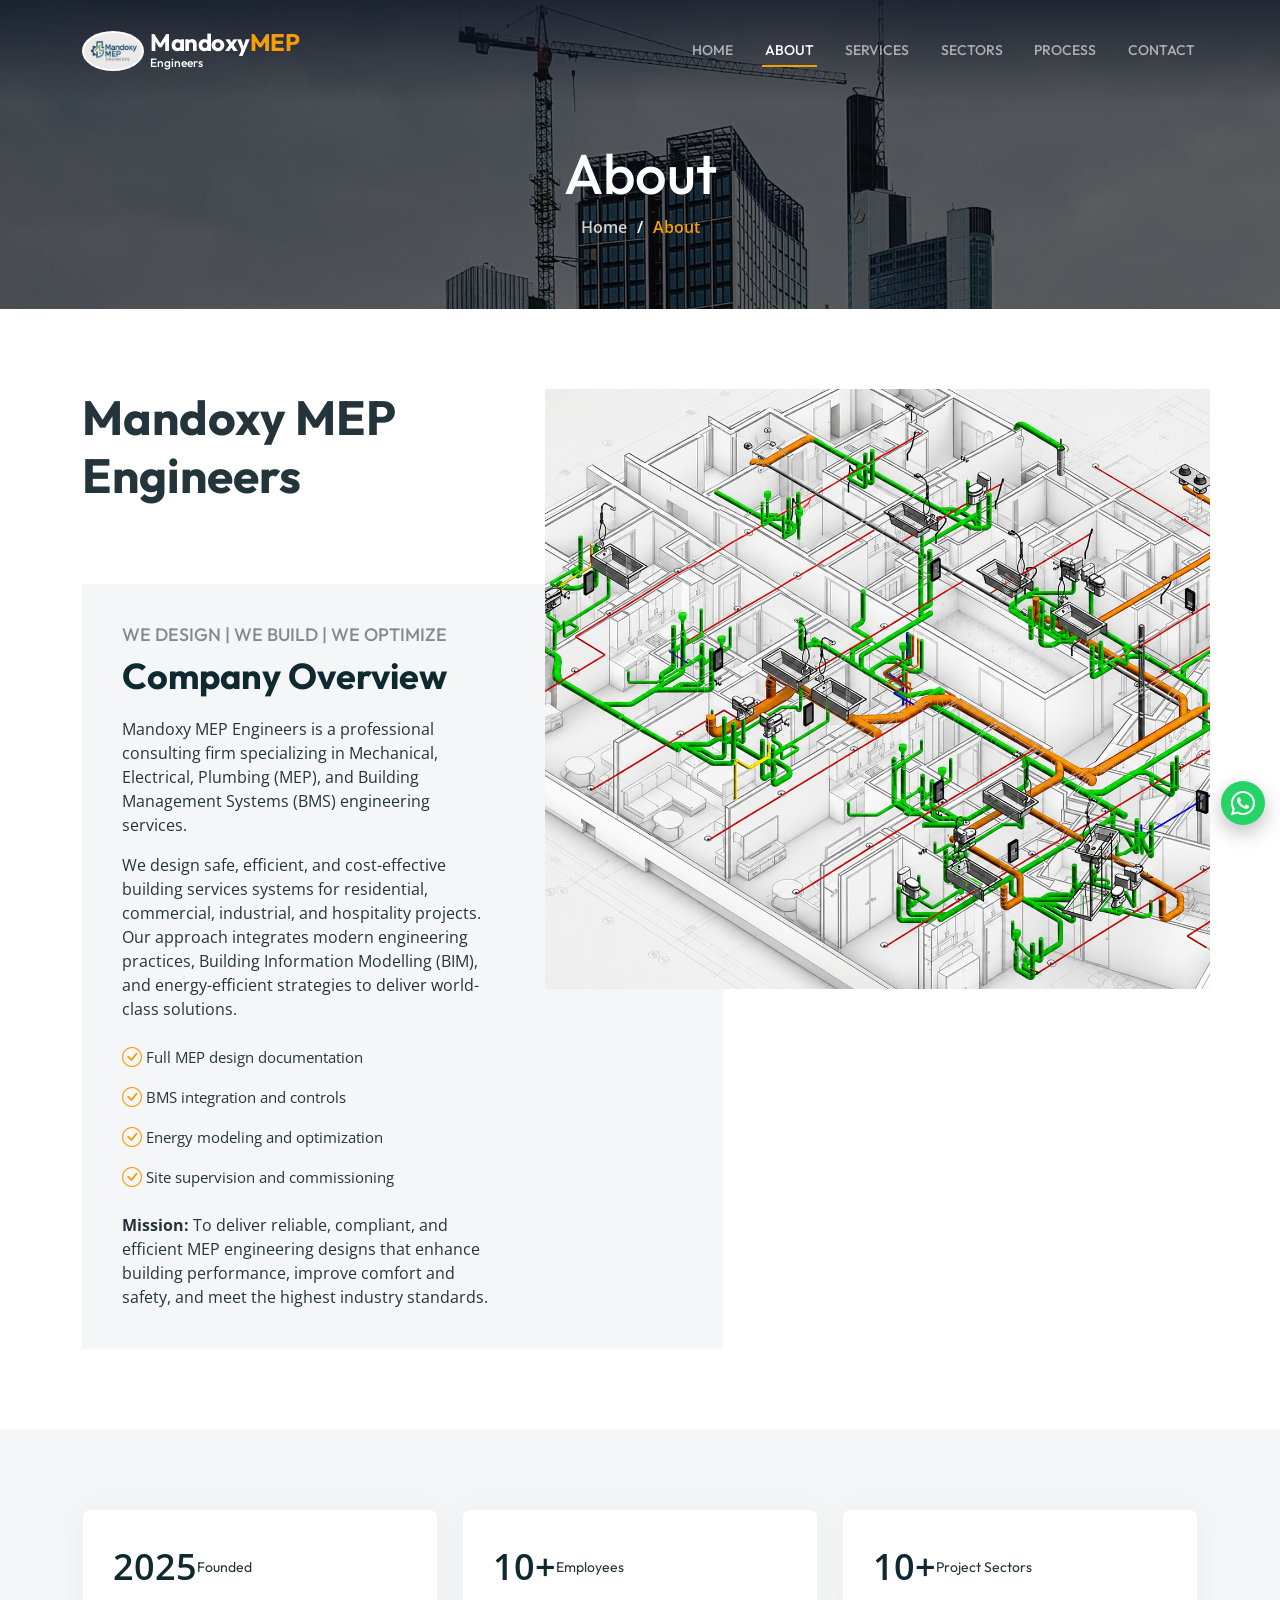
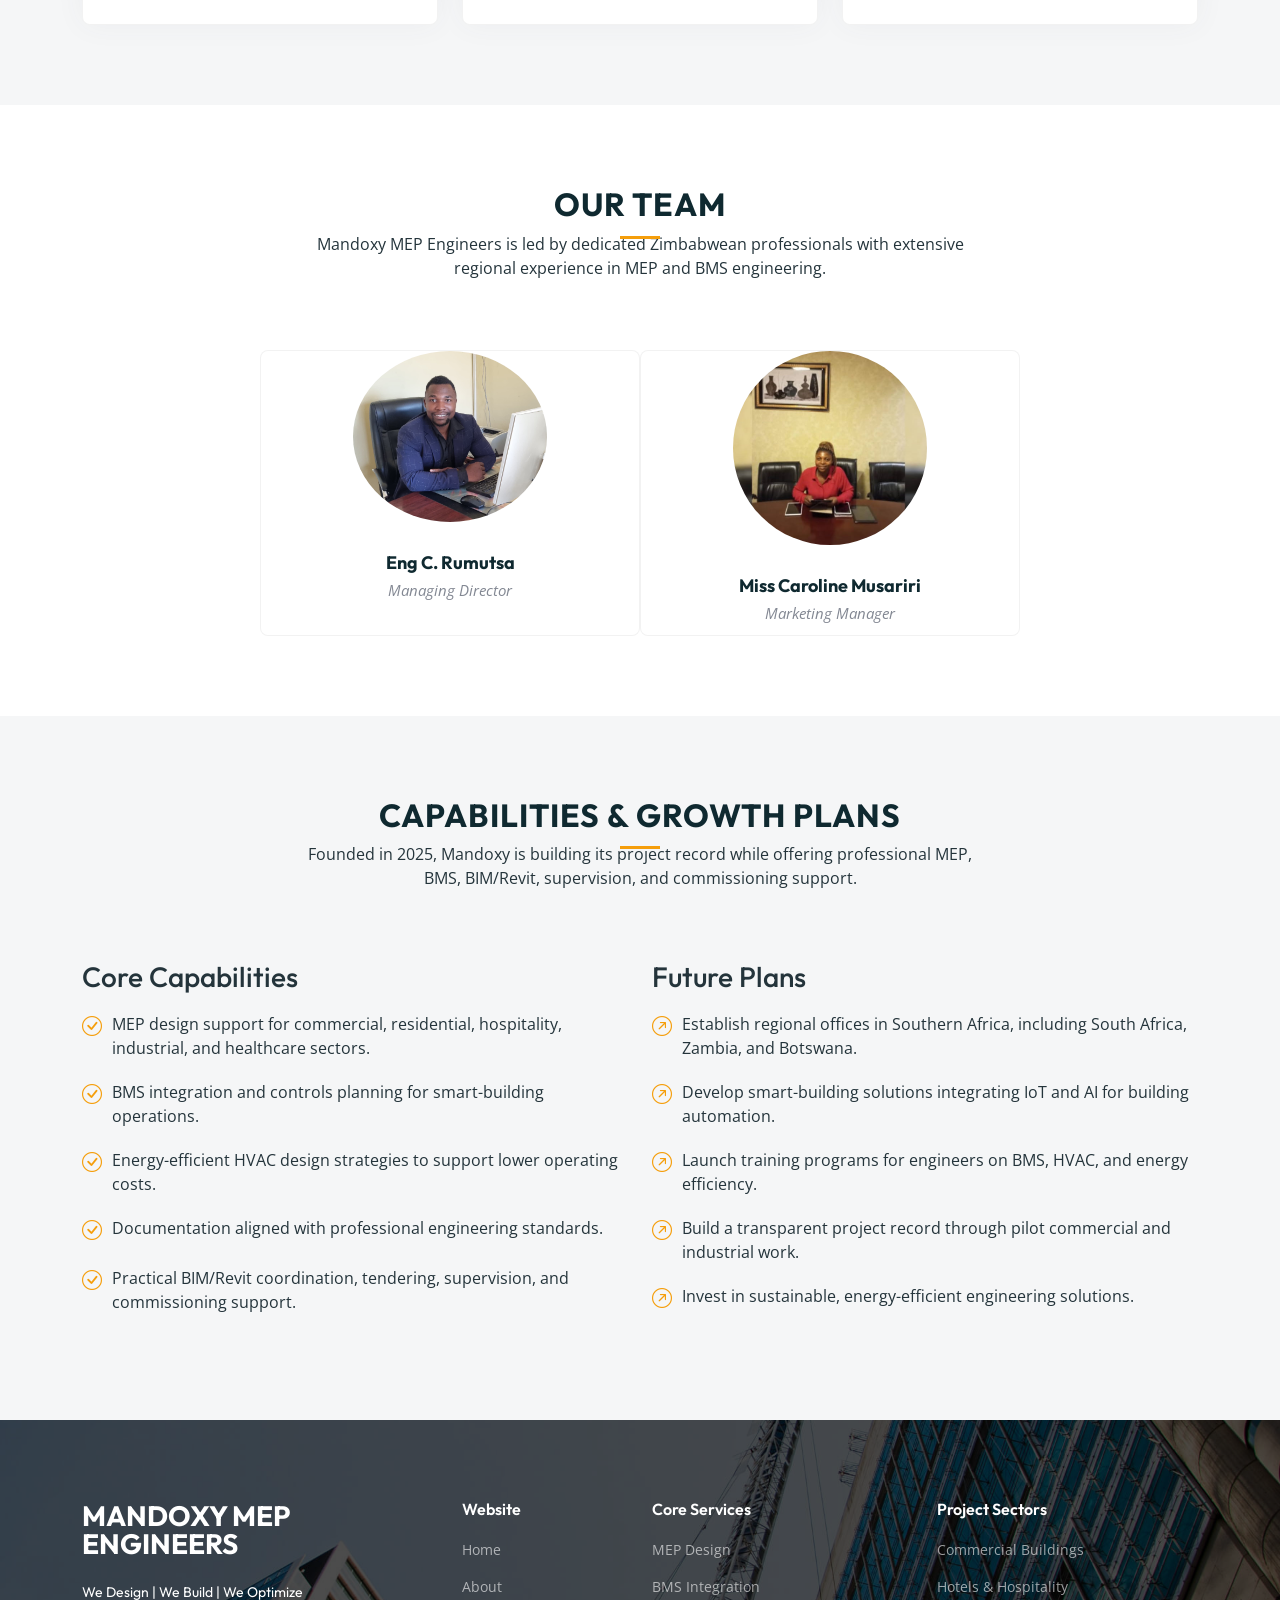
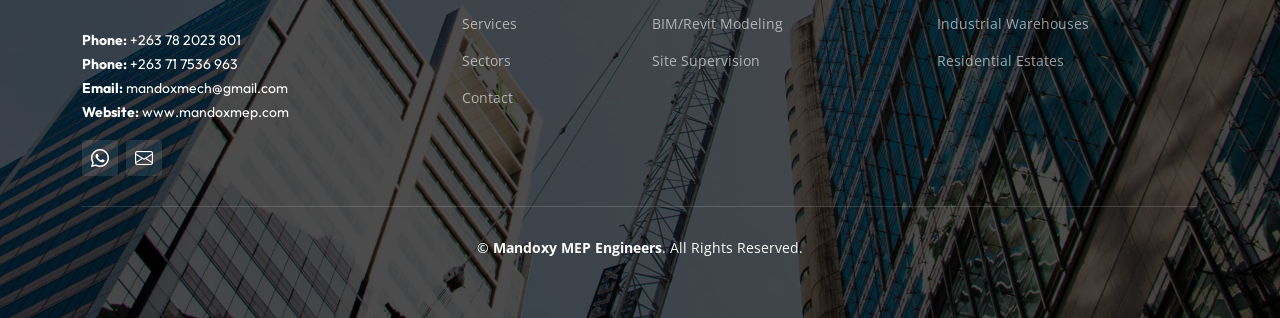
==== commit 80cff7de: "Update site branding and responsive navbar" ====
--- a/about.html
+++ b/about.html
@@ -27,7 +27,7 @@
     <div class="container-fluid container-xl d-flex align-items-center justify-content-between">
       <a href="index.html" class="logo d-flex align-items-center">
         <img src="assets/img/mandox-logo.jpg" alt="Mandoxy MEP Engineers logo" class="mandox-logo-img">
-        <h1>Mandoxy<span>MEP</span></h1>
+        <h1>Mandoxy<span>MEP</span><small>Engineers</small></h1>
       </a>
 
       <i class="mobile-nav-toggle mobile-nav-show bi bi-list"></i>
--- a/assets/css/main.css
+++ b/assets/css/main.css
@@ -273,15 +273,16 @@
 .header {
   z-index: 997;
   position: fixed;
-  padding: 30px 0;
+  padding: clamp(16px, 3vw, 30px) 0;
   top: 0;
   left: 0;
   right: 0;
-  transition: background-color 0.4s ease, padding 0.4s ease, box-shadow 0.4s ease;
+  background: linear-gradient(180deg, rgba(17, 24, 39, 0.75) 0%, rgba(17, 24, 39, 0) 100%);
+  transition: background 0.4s ease, padding 0.4s ease, box-shadow 0.4s ease;
 }
 
 .header.header-scrolled {
-  background-color: rgba(17, 24, 39, 0.8);
+  background: rgba(17, 24, 39, 0.88);
   backdrop-filter: blur(15px);
   -webkit-backdrop-filter: blur(15px);
   padding: 14px 0;
@@ -289,26 +290,39 @@
 }
 
 .header .logo img {
-  max-height: 40px;
+  max-height: clamp(34px, 5vw, 40px);
   margin-right: 6px;
 }
 
 .header .logo h1 {
-  font-size: 24px;
+  display: block;
+  font-size: clamp(19px, 4.5vw, 24px);
   font-weight: 700;
   color: #fff;
   margin-bottom: 0;
   font-family: var(--font-primary);
+  line-height: 0.9;
+  white-space: nowrap;
 }
 
 .header .logo h1 span {
   color: var(--color-primary);
+}
+
+.header .logo h1 small {
+  color: #fff;
+  display: block;
+  font-size: clamp(10px, 2.4vw, 12px);
+  font-weight: 500;
+  letter-spacing: 0;
+  line-height: 1.1;
+  margin-top: 3px;
 }
 
 /*--------------------------------------------------------------
 # Desktop Navigation
 --------------------------------------------------------------*/
-@media (min-width: 1280px) {
+@media (min-width: 992px) {
   .navbar {
     padding: 0;
   }
@@ -327,7 +341,7 @@
 
   .navbar>ul>li {
     white-space: nowrap;
-    padding: 10px 0 10px 28px;
+    padding: 10px 0 10px clamp(16px, 2vw, 28px);
   }
 
   .navbar a,
@@ -437,7 +451,7 @@
   }
 }
 
-@media (min-width: 1280px) and (max-width: 1366px) {
+@media (min-width: 992px) and (max-width: 1199px) {
   .navbar .dropdown .dropdown ul {
     left: -90%;
   }
@@ -447,7 +461,7 @@
   }
 }
 
-@media (min-width: 1280px) {
+@media (min-width: 992px) {
 
   .mobile-nav-show,
   .mobile-nav-hide {
@@ -458,13 +472,13 @@
 /*--------------------------------------------------------------
 # Mobile Navigation
 --------------------------------------------------------------*/
-@media (max-width: 1279px) {
+@media (max-width: 991px) {
   .navbar {
     position: fixed;
     top: 0;
     right: -100%;
     width: 100%;
-    max-width: 400px;
+    max-width: min(400px, 86vw);
     bottom: 0;
     transition: 0.3s;
     z-index: 9997;
@@ -473,9 +487,10 @@
   .navbar ul {
     position: absolute;
     inset: 0;
-    padding: 50px 0 10px 0;
+    padding: 72px 0 18px 0;
     margin: 0;
-    background: rgba(0, 0, 0, 0.8);
+    background: rgba(17, 24, 39, 0.96);
+    box-shadow: -16px 0 40px rgba(0, 0, 0, 0.35);
     overflow-y: auto;
     transition: 0.3s;
     z-index: 9998;
@@ -486,7 +501,7 @@
     display: flex;
     align-items: center;
     justify-content: space-between;
-    padding: 10px 20px;
+    padding: 14px 24px;
     font-family: var(--font-primary);
     font-size: 15px;
     font-weight: 500;
@@ -533,7 +548,7 @@
     line-height: 0;
     transition: 0.5s;
     z-index: 9999;
-    padding-right: 10px;
+    padding: 8px 4px 8px 12px;
   }
 
   .mobile-nav-hide {
@@ -544,7 +559,7 @@
     transition: 0.5s;
     position: fixed;
     right: 20px;
-    top: 20px;
+    top: 22px;
     z-index: 9999;
   }
 
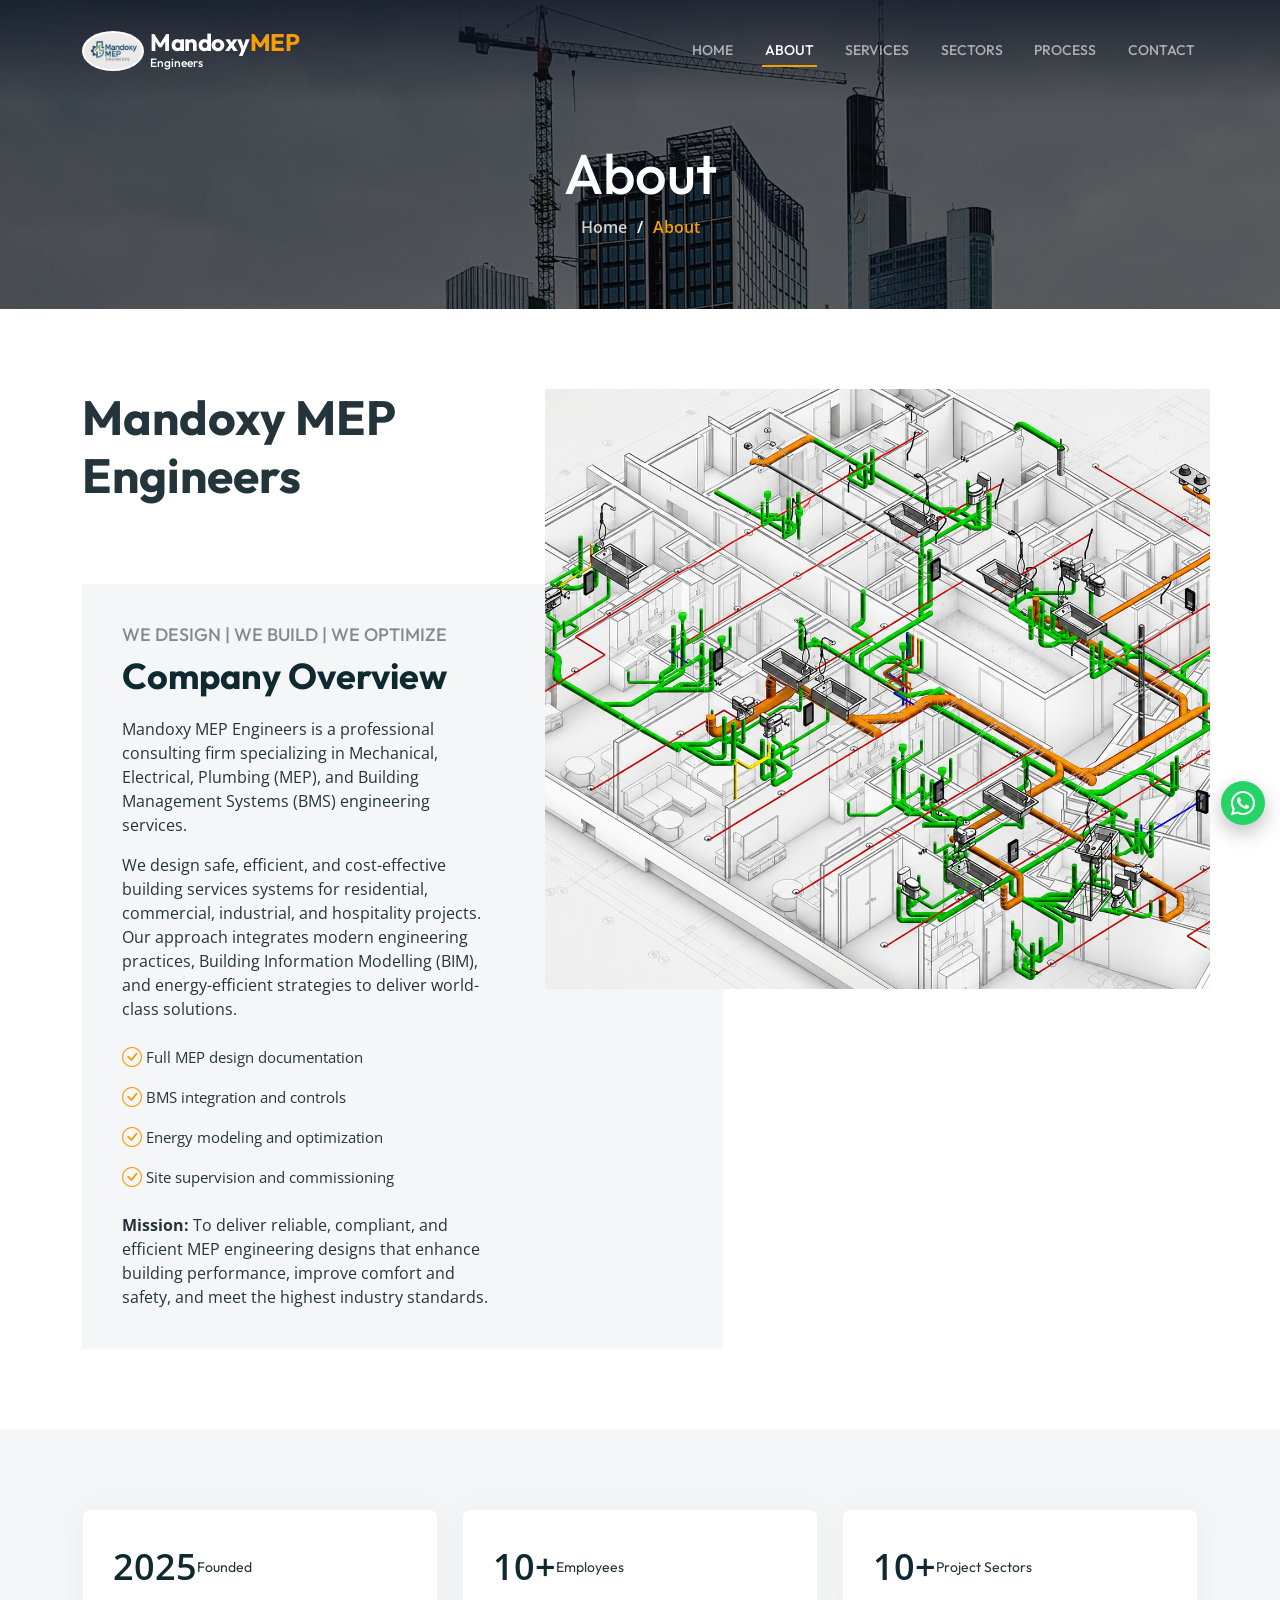
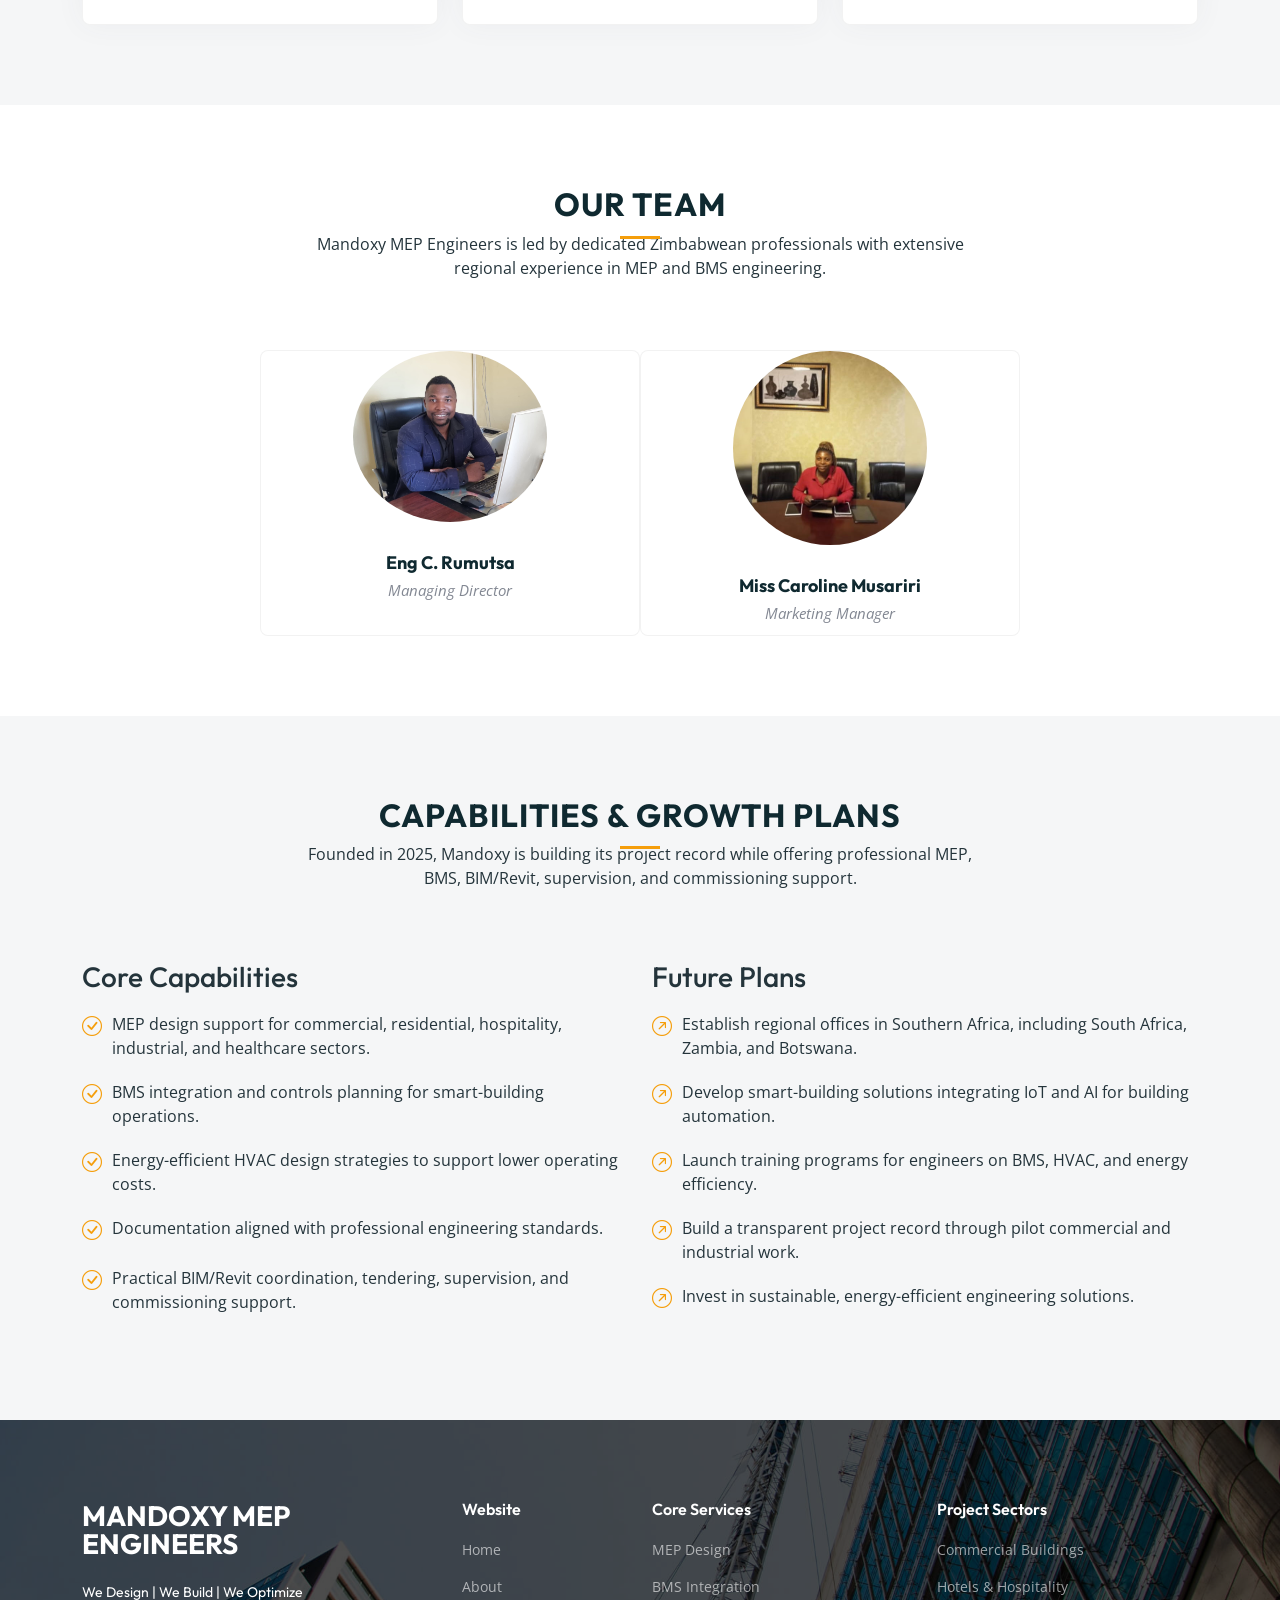
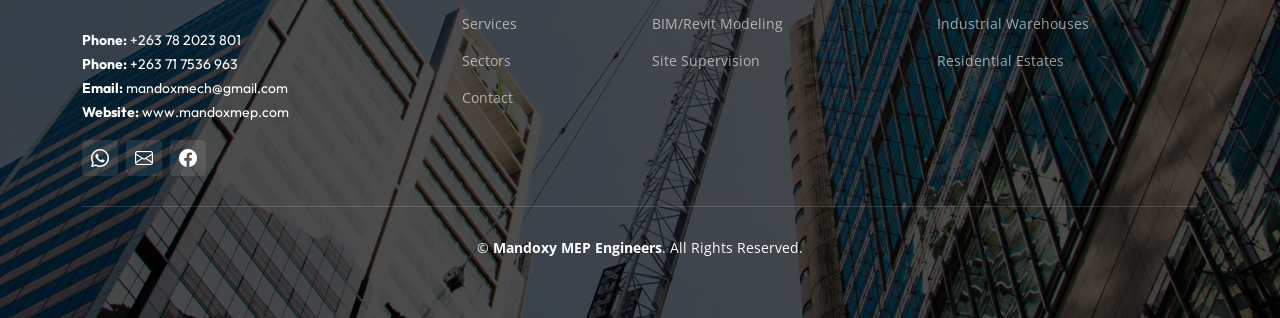
==== commit 119f9ab1: "Add Facebook contact link" ====
--- a/about.html
+++ b/about.html
@@ -148,6 +148,7 @@
               <div class="social-links d-flex mt-3">
                 <a href="https://wa.me/263782023801" class="d-flex align-items-center justify-content-center" aria-label="WhatsApp Mandoxy MEP Engineers"><i class="bi bi-whatsapp"></i></a>
                 <a href="mailto:mandoxmech@gmail.com" class="d-flex align-items-center justify-content-center" aria-label="Email Mandoxy MEP Engineers"><i class="bi bi-envelope"></i></a>
+                <a href="https://www.facebook.com/share/18encXAMbG/" class="d-flex align-items-center justify-content-center" target="_blank" rel="noopener" aria-label="Facebook Mandoxy MEP Engineers"><i class="bi bi-facebook"></i></a>
               </div>
             </div>
           </div>
--- a/assets/css/main.css
+++ b/assets/css/main.css
@@ -2840,6 +2840,28 @@
 
 .btn-brand-outline:hover {
   color: #fff;
+}
+
+.contact-actions {
+  display: flex;
+  flex-wrap: wrap;
+  gap: 12px;
+  margin-top: 18px;
+}
+
+.contact-actions .btn-brand {
+  align-items: center;
+  display: inline-flex;
+  gap: 8px;
+  justify-content: center;
+  margin: 0;
+  min-height: 48px;
+  padding: 12px 20px;
+}
+
+.contact-actions .btn-brand i {
+  font-size: 17px;
+  line-height: 1;
 }
 
 .stat-box {
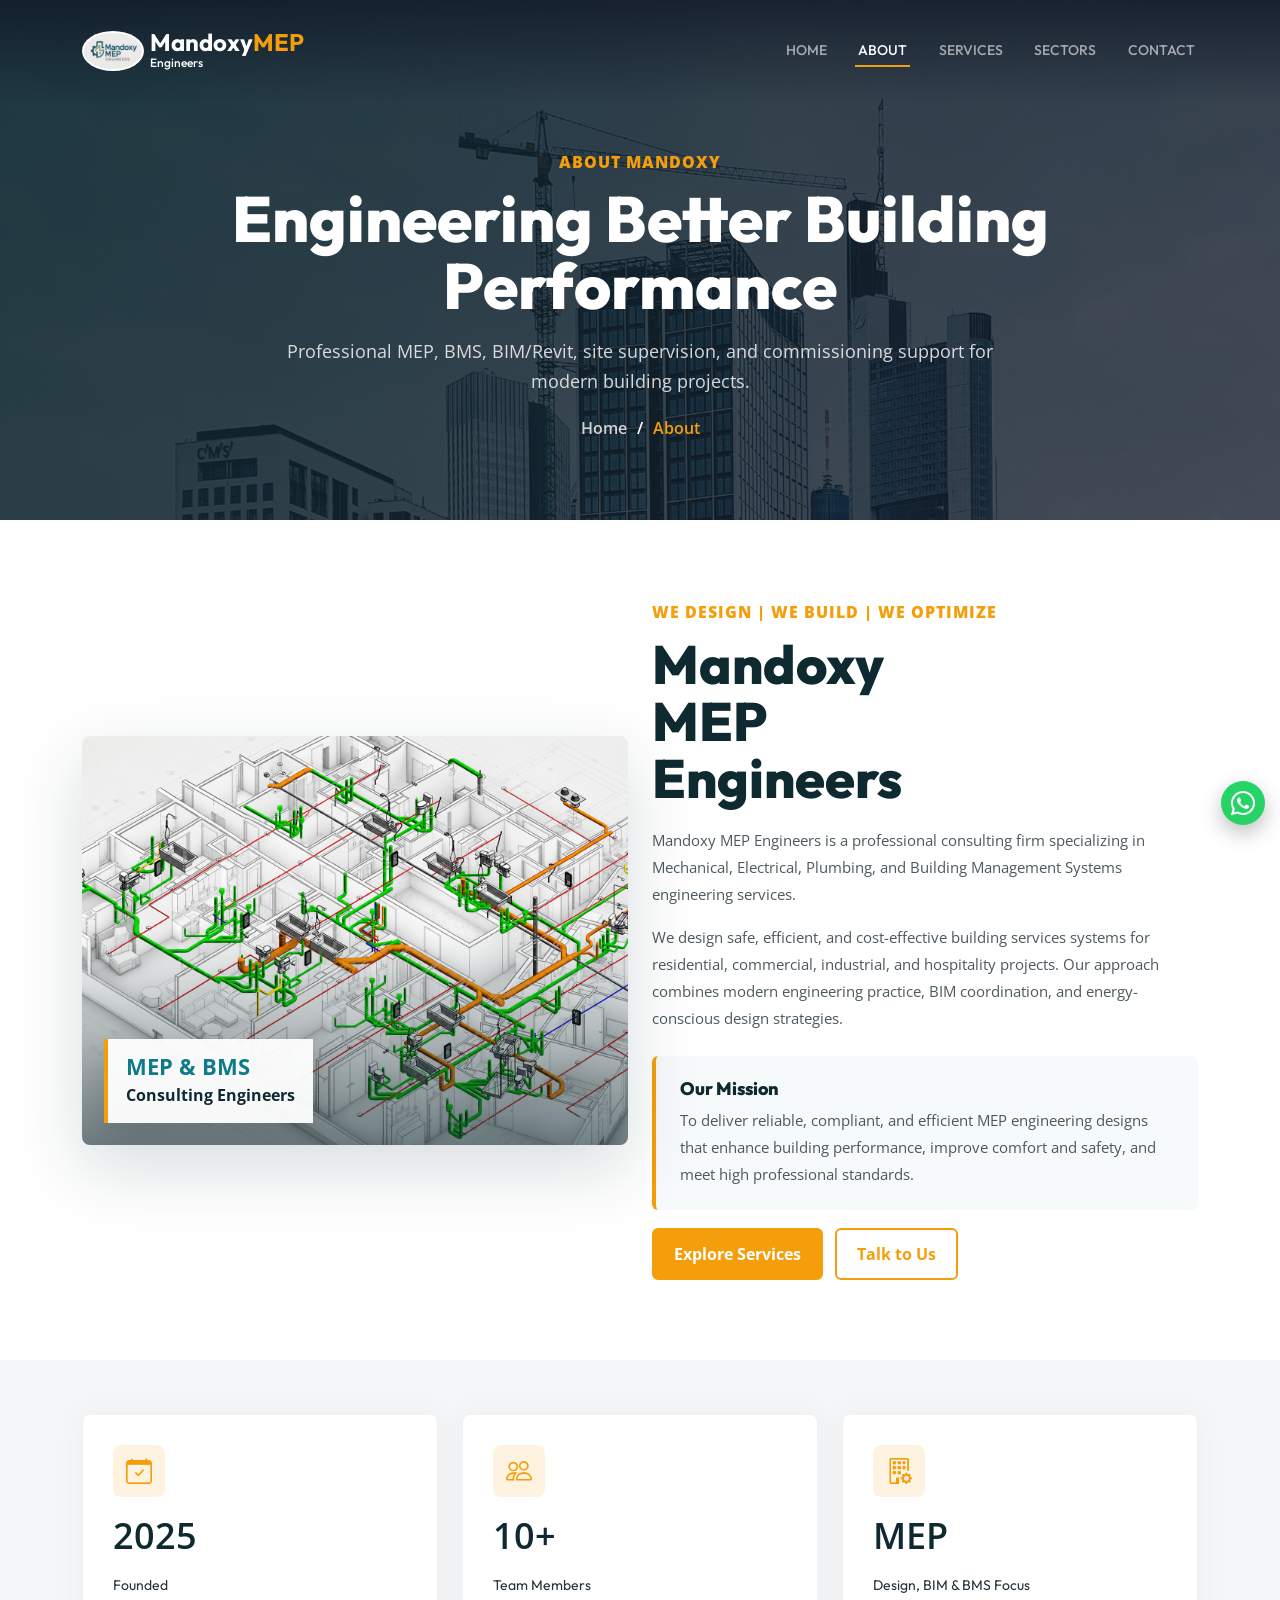
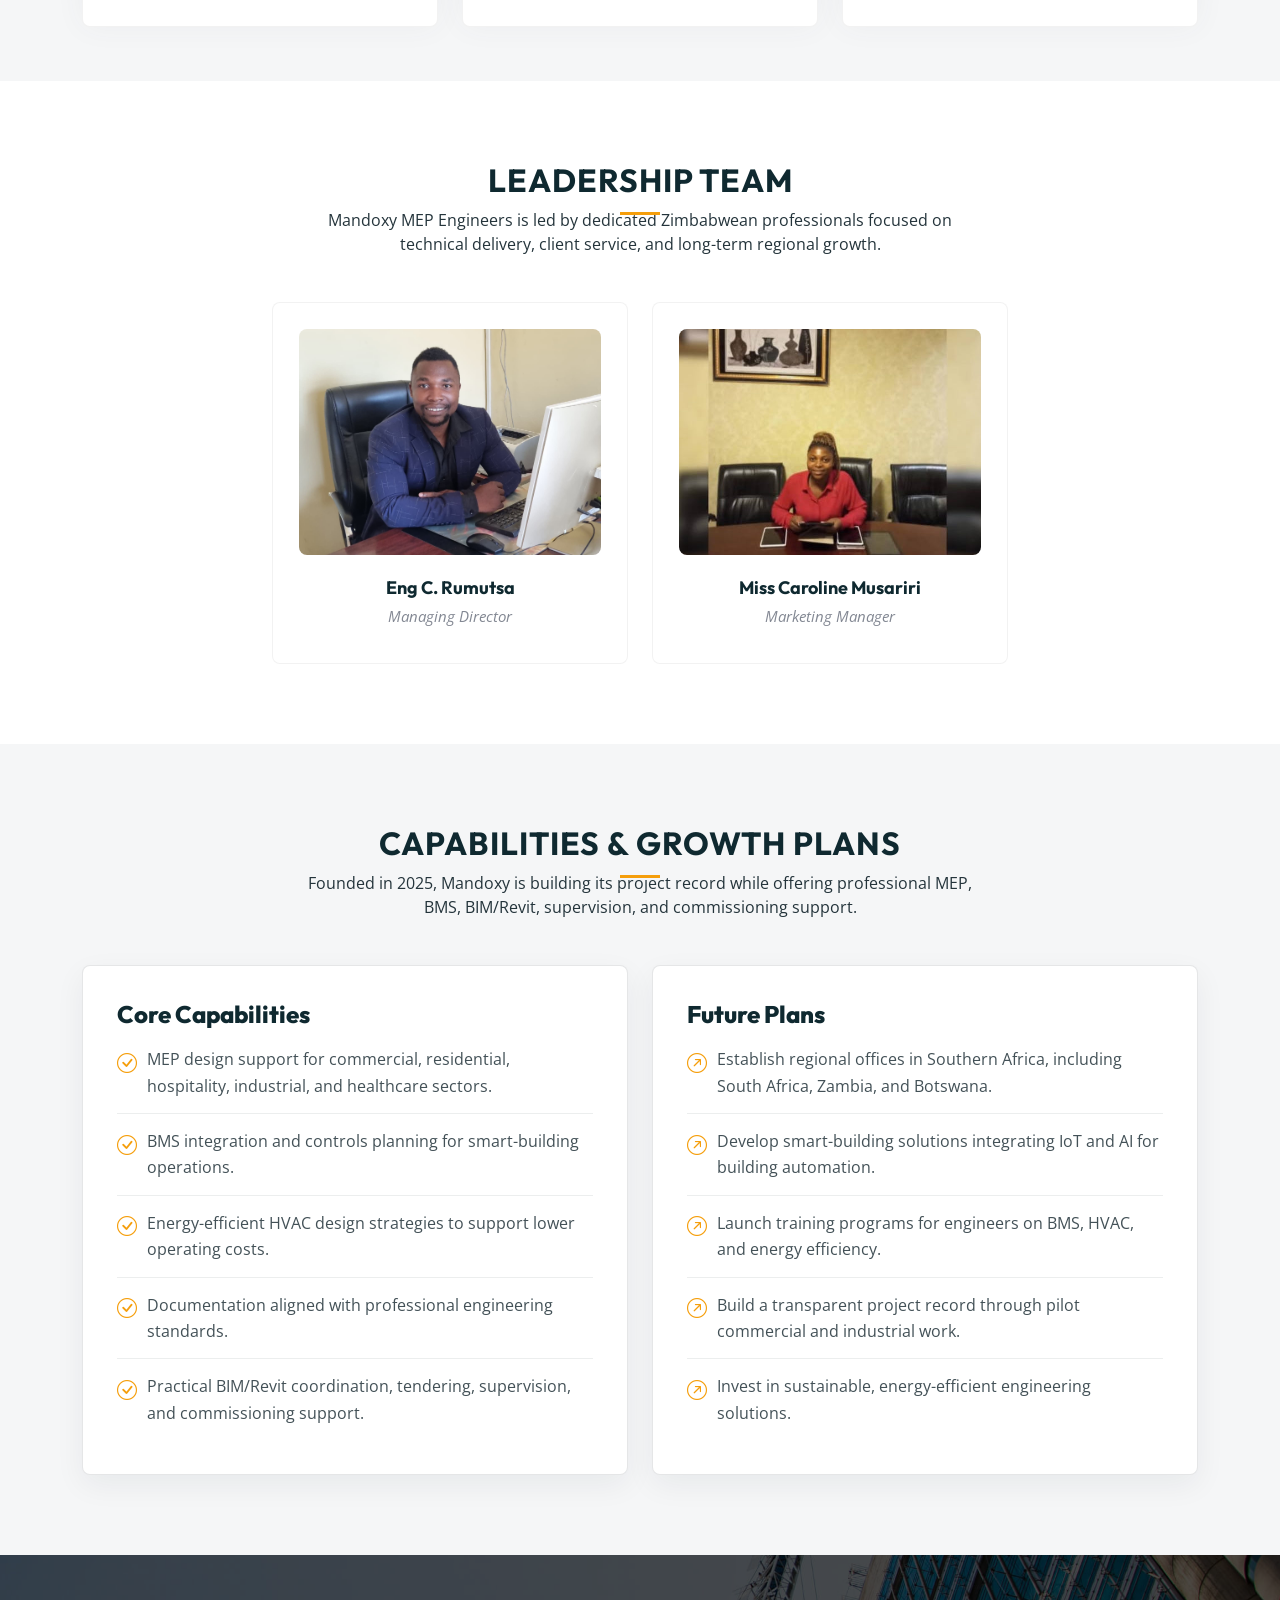
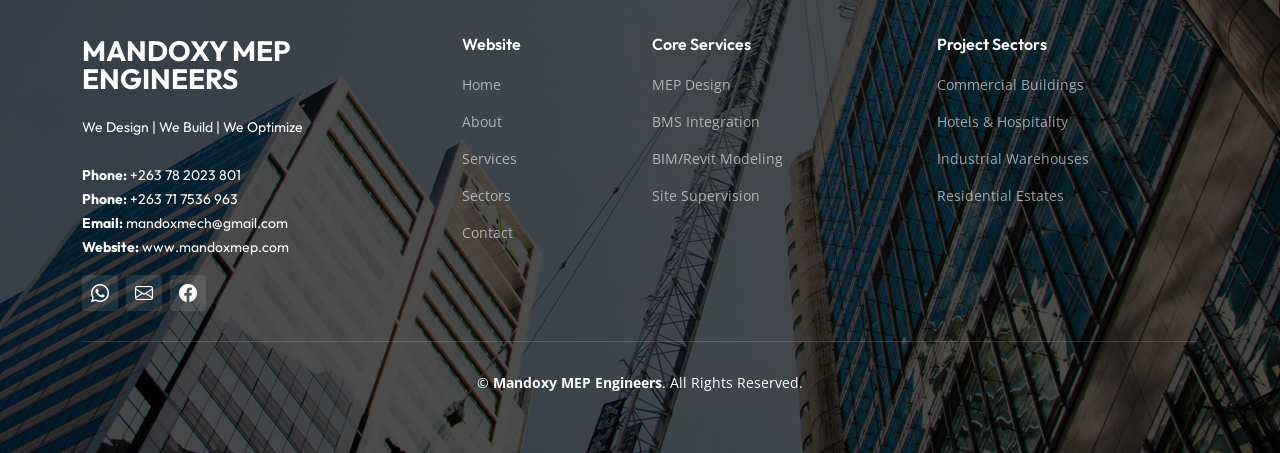
==== commit c66ea062: "." ====
--- a/about.html
+++ b/about.html
@@ -8,17 +8,53 @@
   <title>About Mandoxy MEP Engineers | MEP & BMS Consulting Firm</title>
   <meta content="Learn about Mandoxy MEP Engineers, a professional MEP and BMS engineering consulting firm serving residential, commercial, industrial, and hospitality projects." name="description">
   <meta content="MEP engineers, BMS engineering, HVAC design, electrical engineering, plumbing systems, BIM, Revit, Zimbabwe, Mandoxy" name="keywords">
+  <meta name="robots" content="index, follow">
+  <link rel="canonical" href="https://www.mandoxmep.com/about.html">
+  <meta property="og:locale" content="en_ZW">
+  <meta property="og:type" content="website">
+  <meta property="og:site_name" content="Mandoxy MEP Engineers">
+  <meta property="og:title" content="About Mandoxy MEP Engineers | MEP & BMS Consulting Firm">
+  <meta property="og:description" content="Learn about Mandoxy MEP Engineers, a Zimbabwean MEP and BMS engineering consultancy serving building projects across Southern Africa.">
+  <meta property="og:url" content="https://www.mandoxmep.com/about.html">
+  <meta property="og:image" content="https://www.mandoxmep.com/assets/img/about.jpg">
+  <meta name="twitter:card" content="summary_large_image">
+  <meta name="twitter:title" content="About Mandoxy MEP Engineers">
+  <meta name="twitter:description" content="Professional MEP, BMS, BIM/Revit, site supervision, and commissioning support for modern building projects.">
+  <meta name="twitter:image" content="https://www.mandoxmep.com/assets/img/about.jpg">
 
   <link href="assets/img/mandox-favicon.jpg" rel="icon">
   <link href="assets/img/mandox-logo.jpg" rel="apple-touch-icon">
-
-  <link href="https://fonts.googleapis.com/css2?family=Open+Sans:ital,wght@0,300;0,400;0,500;0,600;0,700;1,300;1,400;1,600;1,700&family=Roboto:ital,wght@0,300;0,400;0,500;0,600;0,700;1,300;1,400;1,500;1,600;1,700&family=Outfit:wght@300;400;500;600;700;800&display=swap" rel="stylesheet">
+  <link rel="preload" as="image" href="assets/img/breadcrumbs-bg.jpg">
+  <link rel="preconnect" href="https://fonts.googleapis.com">
+  <link rel="preconnect" href="https://fonts.gstatic.com" crossorigin>
+
+  <link href="https://fonts.googleapis.com/css2?family=Open+Sans:wght@400;600;700&family=Outfit:wght@400;500;600;700;800&display=swap" rel="stylesheet">
 
   <link href="assets/vendor/bootstrap/css/bootstrap.min.css" rel="stylesheet">
   <link href="assets/vendor/bootstrap-icons/bootstrap-icons.css" rel="stylesheet">
-  <link href="assets/vendor/aos/aos.css" rel="stylesheet">
 
   <link href="assets/css/main.css" rel="stylesheet">
+  <script type="application/ld+json">
+  {
+    "@context": "https://schema.org",
+    "@type": "AboutPage",
+    "name": "About Mandoxy MEP Engineers",
+    "url": "https://www.mandoxmep.com/about.html",
+    "description": "Company profile for Mandoxy MEP Engineers, a professional MEP and BMS engineering consulting firm.",
+    "isPartOf": {
+      "@type": "WebSite",
+      "name": "Mandoxy MEP Engineers",
+      "url": "https://www.mandoxmep.com/"
+    },
+    "about": {
+      "@type": "ProfessionalService",
+      "name": "Mandoxy MEP Engineers",
+      "email": "mandoxmech@gmail.com",
+      "telephone": ["+263782023801", "+263717536963"],
+      "areaServed": ["Zimbabwe", "Southern Africa"]
+    }
+  }
+  </script>
 </head>
 
 <body>
@@ -38,7 +74,6 @@
           <li><a href="about.html" class="active">About</a></li>
           <li><a href="services.html">Services</a></li>
           <li><a href="projects.html">Sectors</a></li>
-          <li><a href="index.html#process">Process</a></li>
           <li><a href="contact.html">Contact</a></li>
         </ul>
       </nav>
@@ -46,9 +81,11 @@
   </header>
 
   <main id="main">
-    <div class="breadcrumbs d-flex align-items-center" style="background-image: url('assets/img/breadcrumbs-bg.jpg');">
-      <div class="container position-relative d-flex flex-column align-items-center" data-aos="fade">
-        <h2>About</h2>
+    <div class="breadcrumbs page-hero d-flex align-items-center" style="background-image: url('assets/img/breadcrumbs-bg.jpg');">
+      <div class="container position-relative d-flex flex-column align-items-center">
+        <span class="eyebrow">About Mandoxy</span>
+        <h2>Engineering Better Building Performance</h2>
+        <p>Professional MEP, BMS, BIM/Revit, site supervision, and commissioning support for modern building projects.</p>
         <ol>
           <li><a href="index.html">Home</a></li>
           <li>About</li>
@@ -56,75 +93,125 @@
       </div>
     </div>
 
-    <section class="about">
-      <div class="container" data-aos="fade-up">
-        <div class="row position-relative">
-          <div class="col-lg-7 about-img" style="background-image: url(assets/img/about.jpg);"></div>
-          <div class="col-lg-7">
-            <h2>Mandoxy MEP Engineers</h2>
-            <div class="our-story">
-              <h4>We Design | We Build | We Optimize</h4>
-              <h3>Company Overview</h3>
-              <p>Mandoxy MEP Engineers is a professional consulting firm specializing in Mechanical, Electrical, Plumbing (MEP), and Building Management Systems (BMS) engineering services.</p>
-              <p>We design safe, efficient, and cost-effective building services systems for residential, commercial, industrial, and hospitality projects. Our approach integrates modern engineering practices, Building Information Modelling (BIM), and energy-efficient strategies to deliver world-class solutions.</p>
-              <ul>
-                <li><i class="bi bi-check-circle"></i> <span>Full MEP design documentation</span></li>
-                <li><i class="bi bi-check-circle"></i> <span>BMS integration and controls</span></li>
-                <li><i class="bi bi-check-circle"></i> <span>Energy modeling and optimization</span></li>
-                <li><i class="bi bi-check-circle"></i> <span>Site supervision and commissioning</span></li>
+    <section class="about about-profile">
+      <div class="container">
+        <div class="row gy-5 align-items-center">
+          <div class="col-lg-6">
+            <div class="about-profile-media">
+              <img src="assets/img/about.jpg" class="img-fluid" alt="Mandoxy engineering project coordination">
+              <div class="about-profile-badge">
+                <strong>MEP & BMS</strong>
+                <span>Consulting Engineers</span>
+              </div>
+            </div>
+          </div>
+          <div class="col-lg-6">
+            <div class="about-profile-copy">
+              <span class="eyebrow">We Design | We Build | We Optimize</span>
+              <h2>Mandoxy MEP Engineers</h2>
+              <p>Mandoxy MEP Engineers is a professional consulting firm specializing in Mechanical, Electrical,
+                Plumbing, and Building Management Systems engineering services.</p>
+              <p>We design safe, efficient, and cost-effective building services systems for residential, commercial,
+                industrial, and hospitality projects. Our approach combines modern engineering practice, BIM
+                coordination, and energy-conscious design strategies.</p>
+              <div class="mission-panel">
+                <h3>Our Mission</h3>
+                <p>To deliver reliable, compliant, and efficient MEP engineering designs that enhance building
+                  performance, improve comfort and safety, and meet high professional standards.</p>
+              </div>
+              <div class="contact-actions">
+                <a href="services.html" class="btn-brand">Explore Services</a>
+                <a href="contact.html" class="btn-brand btn-brand-outline">Talk to Us</a>
+              </div>
+            </div>
+          </div>
+        </div>
+      </div>
+    </section>
+
+    <section class="stats-counter about-stats section-bg">
+      <div class="container">
+        <div class="row gy-4">
+          <div class="col-lg-4 col-md-6">
+            <div class="stats-item w-100 h-100">
+              <i class="bi bi-calendar-check"></i>
+              <span>2025</span>
+              <p>Founded</p>
+            </div>
+          </div>
+          <div class="col-lg-4 col-md-6">
+            <div class="stats-item w-100 h-100">
+              <i class="bi bi-people"></i>
+              <span>10+</span>
+              <p>Team Members</p>
+            </div>
+          </div>
+          <div class="col-lg-4 col-md-6">
+            <div class="stats-item w-100 h-100">
+              <i class="bi bi-building-gear"></i>
+              <span>MEP</span>
+              <p>Design, BIM & BMS Focus</p>
+            </div>
+          </div>
+        </div>
+      </div>
+    </section>
+
+    <section class="team about-team">
+      <div class="container">
+        <div class="section-header compact-header">
+          <h2>Leadership Team</h2>
+          <p>Mandoxy MEP Engineers is led by dedicated Zimbabwean professionals focused on technical delivery, client
+            service, and long-term regional growth.</p>
+        </div>
+        <div class="row gy-5 justify-content-center">
+          <div class="col-lg-4 col-md-6">
+            <div class="member">
+              <div class="member-img"><img src="assets/img/team/team-1.jpg" class="img-fluid" alt="Eng C. Rumutsa"></div>
+              <div class="member-info text-center"><h4>Eng C. Rumutsa</h4><span>Managing Director</span></div>
+            </div>
+          </div>
+          <div class="col-lg-4 col-md-6">
+            <div class="member">
+              <div class="member-img"><img src="assets/img/team/team-2.jpg" class="img-fluid" alt="Miss Caroline Musariri"></div>
+              <div class="member-info text-center"><h4>Miss Caroline Musariri</h4><span>Marketing Manager</span></div>
+            </div>
+          </div>
+        </div>
+      </div>
+    </section>
+
+    <section class="features about-capabilities section-bg">
+      <div class="container">
+        <div class="section-header compact-header">
+          <h2>Capabilities & Growth Plans</h2>
+          <p>Founded in 2025, Mandoxy is building its project record while offering professional MEP, BMS, BIM/Revit,
+            supervision, and commissioning support.</p>
+        </div>
+        <div class="row gy-4">
+          <div class="col-lg-6">
+            <div class="capability-card h-100">
+              <h3>Core Capabilities</h3>
+              <ul class="feature-list">
+                <li><i class="bi bi-check-circle"></i> MEP design support for commercial, residential, hospitality, industrial, and healthcare sectors.</li>
+                <li><i class="bi bi-check-circle"></i> BMS integration and controls planning for smart-building operations.</li>
+                <li><i class="bi bi-check-circle"></i> Energy-efficient HVAC design strategies to support lower operating costs.</li>
+                <li><i class="bi bi-check-circle"></i> Documentation aligned with professional engineering standards.</li>
+                <li><i class="bi bi-check-circle"></i> Practical BIM/Revit coordination, tendering, supervision, and commissioning support.</li>
               </ul>
-              <p><strong>Mission:</strong> To deliver reliable, compliant, and efficient MEP engineering designs that enhance building performance, improve comfort and safety, and meet the highest industry standards.</p>
-            </div>
-          </div>
-        </div>
-      </div>
-    </section>
-
-    <section class="stats-counter section-bg">
-      <div class="container" data-aos="fade-up">
-        <div class="row gy-4">
-          <div class="col-lg-4 col-md-6"><div class="stats-item d-flex align-items-center w-100 h-100"><span>2025</span><p>Founded</p></div></div>
-          <div class="col-lg-4 col-md-6"><div class="stats-item d-flex align-items-center w-100 h-100"><span>10+</span><p>Employees</p></div></div>
-          <div class="col-lg-4 col-md-6"><div class="stats-item d-flex align-items-center w-100 h-100"><span>10+</span><p>Project Sectors</p></div></div>
-        </div>
-      </div>
-    </section>
-
-    <section class="team">
-      <div class="container" data-aos="fade-up">
-        <div class="section-header"><h2>Our Team</h2><p>Mandoxy MEP Engineers is led by dedicated Zimbabwean professionals with extensive regional experience in MEP and BMS engineering.</p></div>
-        <div class="row gy-5 justify-content-center">
-          <div class="col-lg-4 col-md-6 member" data-aos="fade-up" data-aos-delay="100">
-            <div class="member-img"><img src="assets/img/team/team-1.jpg" class="img-fluid" alt="Managing Director"></div>
-            <div class="member-info text-center"><h4>Eng C. Rumutsa</h4><span>Managing Director</span></div>
-          </div>
-          <div class="col-lg-4 col-md-6 member" data-aos="fade-up" data-aos-delay="200">
-            <div class="member-img"><img src="assets/img/team/team-2.jpg" class="img-fluid" alt="Marketing Manager"></div>
-            <div class="member-info text-center"><h4>Miss Caroline Musariri</h4><span>Marketing Manager</span></div>
-          </div>
-        </div>
-      </div>
-    </section>
-
-    <section class="features section-bg">
-      <div class="container" data-aos="fade-up">
-        <div class="section-header"><h2>Capabilities & Growth Plans</h2><p>Founded in 2025, Mandoxy is building its project record while offering professional MEP, BMS, BIM/Revit, supervision, and commissioning support.</p></div>
-        <div class="row gy-4">
-          <div class="col-lg-6">
-            <h3>Core Capabilities</h3>
-            <ul class="feature-list"><li><i class="bi bi-check-circle"></i> MEP design support for commercial, residential, hospitality, industrial, and healthcare sectors.</li>
-<li><i class="bi bi-check-circle"></i> BMS integration and controls planning for smart-building operations.</li>
-<li><i class="bi bi-check-circle"></i> Energy-efficient HVAC design strategies to support lower operating costs.</li>
-<li><i class="bi bi-check-circle"></i> Documentation aligned with professional engineering standards.</li>
-<li><i class="bi bi-check-circle"></i> Practical BIM/Revit coordination, tendering, supervision, and commissioning support.</li></ul>
-          </div>
-          <div class="col-lg-6">
-            <h3>Future Plans</h3>
-            <ul class="feature-list"><li><i class="bi bi-arrow-up-right-circle"></i> Establish regional offices in Southern Africa, including South Africa, Zambia, and Botswana.</li>
-<li><i class="bi bi-arrow-up-right-circle"></i> Develop smart-building solutions integrating IoT and AI for building automation.</li>
-<li><i class="bi bi-arrow-up-right-circle"></i> Launch training programs for engineers on BMS, HVAC, and energy efficiency.</li>
-<li><i class="bi bi-arrow-up-right-circle"></i> Build a transparent project record through pilot commercial and industrial work.</li>
-<li><i class="bi bi-arrow-up-right-circle"></i> Invest in sustainable, energy-efficient engineering solutions.</li></ul>
+            </div>
+          </div>
+          <div class="col-lg-6">
+            <div class="capability-card h-100">
+              <h3>Future Plans</h3>
+              <ul class="feature-list">
+                <li><i class="bi bi-arrow-up-right-circle"></i> Establish regional offices in Southern Africa, including South Africa, Zambia, and Botswana.</li>
+                <li><i class="bi bi-arrow-up-right-circle"></i> Develop smart-building solutions integrating IoT and AI for building automation.</li>
+                <li><i class="bi bi-arrow-up-right-circle"></i> Launch training programs for engineers on BMS, HVAC, and energy efficiency.</li>
+                <li><i class="bi bi-arrow-up-right-circle"></i> Build a transparent project record through pilot commercial and industrial work.</li>
+                <li><i class="bi bi-arrow-up-right-circle"></i> Invest in sustainable, energy-efficient engineering solutions.</li>
+              </ul>
+            </div>
           </div>
         </div>
       </div>
@@ -198,10 +285,7 @@
 
   <a href="https://wa.me/263782023801" class="whatsapp-float d-flex align-items-center justify-content-center" aria-label="Chat on WhatsApp"><i class="bi bi-whatsapp"></i></a>
   <a href="#" class="scroll-top d-flex align-items-center justify-content-center"><i class="bi bi-arrow-up-short"></i></a>
-  <div id="preloader"></div>
-
   <script src="assets/vendor/bootstrap/js/bootstrap.bundle.min.js"></script>
-  <script src="assets/vendor/aos/aos.js"></script>
   <script src="assets/js/main.js"></script>
 </body>
 </html>
--- a/assets/css/main.css
+++ b/assets/css/main.css
@@ -213,61 +213,6 @@
 }
 
 /*--------------------------------------------------------------
-# Preloader
---------------------------------------------------------------*/
-#preloader {
-  position: fixed;
-  inset: 0;
-  z-index: 999999;
-  overflow: hidden;
-  background: #fff;
-  transition: all 0.6s ease-out;
-}
-
-#preloader:before {
-  content: "";
-  position: fixed;
-  top: calc(50% - 30px);
-  left: calc(50% - 30px);
-  border: 6px solid #fff;
-  border-color: var(--color-primary) transparent var(--color-primary) transparent;
-  border-radius: 50%;
-  width: 60px;
-  height: 60px;
-  -webkit-animation: animate-preloader 1.5s linear infinite;
-  animation: animate-preloader 1.5s linear infinite;
-}
-
-@-webkit-keyframes animate-preloader {
-  0% {
-    transform: rotate(0deg);
-  }
-
-  100% {
-    transform: rotate(360deg);
-  }
-}
-
-@keyframes animate-preloader {
-  0% {
-    transform: rotate(0deg);
-  }
-
-  100% {
-    transform: rotate(360deg);
-  }
-}
-
-/*--------------------------------------------------------------
-# Disable aos animation delay on mobile devices
---------------------------------------------------------------*/
-@media screen and (max-width: 768px) {
-  [data-aos-delay] {
-    transition-delay: 0 !important;
-  }
-}
-
-/*--------------------------------------------------------------
 # Header
 --------------------------------------------------------------*/
 .header {
@@ -878,211 +823,6 @@
 }
 
 /*--------------------------------------------------------------
-# Features Section
---------------------------------------------------------------*/
-.features .nav-tabs {
-  border: 0;
-}
-
-.features .nav-link {
-  padding: 15px 0;
-  transition: 0.3s;
-  color: var(--color-secondary);
-  border-radius: 0;
-  display: flex;
-  align-items: center;
-  justify-content: center;
-  cursor: pointer;
-  height: 100%;
-  border: 0;
-  border-bottom: 4px solid #e2e4e6;
-}
-
-.features .nav-link i {
-  padding-right: 15px;
-  font-size: 48px;
-}
-
-.features .nav-link h4 {
-  font-size: 18px;
-  font-weight: 600;
-  margin: 0;
-}
-
-@media (max-width: 575px) {
-  .features .nav-link h4 {
-    font-size: 16px;
-  }
-}
-
-.features .nav-link:hover {
-  color: var(--color-primary);
-}
-
-.features .nav-link.active {
-  color: var(--color-primary);
-  background-color: transparent;
-  border-color: var(--color-primary);
-}
-
-.features .tab-content {
-  margin-top: 30px;
-}
-
-.features .tab-pane h3 {
-  font-weight: 700;
-  font-size: 32px;
-  position: relative;
-  margin-bottom: 20px;
-  padding-bottom: 20px;
-}
-
-.features .tab-pane h3:after {
-  content: "";
-  position: absolute;
-  display: block;
-  width: 60px;
-  height: 3px;
-  background: var(--color-primary);
-  left: 0;
-  bottom: 0;
-}
-
-.features .tab-pane ul {
-  list-style: none;
-  padding: 0;
-}
-
-.features .tab-pane ul li {
-  padding-top: 10px;
-}
-
-.features .tab-pane ul i {
-  font-size: 20px;
-  padding-right: 4px;
-  color: var(--color-primary);
-}
-
-.features .tab-pane p:last-child {
-  margin-bottom: 0;
-}
-
-/*--------------------------------------------------------------
-# Testimonials Section
---------------------------------------------------------------*/
-.testimonials .testimonial-wrap {
-  padding-left: 50px;
-}
-
-.testimonials .testimonials-carousel,
-.testimonials .testimonials-slider {
-  overflow: hidden;
-}
-
-.testimonials .testimonial-item {
-  box-sizing: content-box;
-  padding: 30px 30px 30px 60px;
-  margin: 0 15px 30px 0;
-  min-height: 200px;
-  box-shadow: 0px 2px 20px rgba(82, 86, 94, 0.1);
-  position: relative;
-  background: #fff;
-}
-
-.testimonials .testimonial-item .testimonial-img {
-  width: 90px;
-  border-radius: 10px;
-  border: 6px solid #fff;
-  position: absolute;
-  left: -45px;
-}
-
-.testimonials .testimonial-item h3 {
-  font-size: 18px;
-  font-weight: bold;
-  margin: 10px 0 5px 0;
-  color: #000;
-}
-
-.testimonials .testimonial-item h4 {
-  font-size: 14px;
-  color: #999;
-  margin: 0;
-}
-
-.testimonials .testimonial-item .stars {
-  margin: 10px 0;
-}
-
-.testimonials .testimonial-item .stars i {
-  color: #ffc107;
-  margin: 0 1px;
-}
-
-.testimonials .testimonial-item .quote-icon-left,
-.testimonials .testimonial-item .quote-icon-right {
-  color: #ffd565;
-  font-size: 26px;
-  line-height: 0;
-}
-
-.testimonials .testimonial-item .quote-icon-left {
-  display: inline-block;
-  left: -5px;
-  position: relative;
-}
-
-.testimonials .testimonial-item .quote-icon-right {
-  display: inline-block;
-  right: -5px;
-  position: relative;
-  top: 10px;
-  transform: scale(-1, -1);
-}
-
-.testimonials .testimonial-item p {
-  font-style: italic;
-  margin: 15px auto 15px auto;
-}
-
-.testimonials .swiper-pagination {
-  margin-top: 20px;
-  position: relative;
-}
-
-.testimonials .swiper-pagination .swiper-pagination-bullet {
-  width: 12px;
-  height: 12px;
-  background-color: #d5d7da;
-  opacity: 1;
-}
-
-.testimonials .swiper-pagination .swiper-pagination-bullet-active {
-  background-color: var(--color-primary);
-}
-
-@media (max-width: 767px) {
-  .testimonials .testimonial-wrap {
-    padding-left: 0;
-  }
-
-  .testimonials .testimonials-carousel,
-  .testimonials .testimonials-slider {
-    overflow: hidden;
-  }
-
-  .testimonials .testimonial-item {
-    padding: 30px;
-    margin: 15px;
-  }
-
-  .testimonials .testimonial-item .testimonial-img {
-    position: static;
-    left: auto;
-  }
-}
-
-/*--------------------------------------------------------------
 # Alt Services Section
 --------------------------------------------------------------*/
 .alt-services .img-bg {
@@ -1384,264 +1124,6 @@
 }
 
 /*--------------------------------------------------------------
-# Servie Cards Section
---------------------------------------------------------------*/
-.services-cards h3 {
-  font-size: 20px;
-  font-weight: 700;
-  color: var(--color-secondary);
-}
-
-.services-cards p {
-  font-size: 15px;
-}
-
-.services-cards ul li {
-  display: flex;
-  align-items: center;
-  font-size: 14px;
-  padding-top: 10px;
-}
-
-.services-cards ul li i {
-  font-size: 16px;
-  color: var(--color-primary);
-  margin-right: 6px;
-}
-
-/*--------------------------------------------------------------
-# Projet Details Section
---------------------------------------------------------------*/
-.project-details .portfolio-details-slider img {
-  width: 100%;
-}
-
-.project-details .portfolio-details-slider .swiper-pagination .swiper-pagination-bullet {
-  width: 12px;
-  height: 12px;
-  background-color: rgba(255, 255, 255, 0.7);
-  opacity: 1;
-}
-
-.project-details .portfolio-details-slider .swiper-pagination .swiper-pagination-bullet-active {
-  background-color: var(--color-primary);
-}
-
-.project-details .swiper-button-prev,
-.project-details .swiper-button-next {
-  width: 48px;
-  height: 48px;
-}
-
-.project-details .swiper-button-prev:after,
-.project-details .swiper-button-next:after {
-  color: rgba(255, 255, 255, 0.8);
-  background-color: rgba(0, 0, 0, 0.2);
-  font-size: 24px;
-  border-radius: 50%;
-  width: 48px;
-  height: 48px;
-  display: flex;
-  align-items: center;
-  justify-content: center;
-  transition: 0.3s;
-}
-
-.project-details .swiper-button-prev:hover:after,
-.project-details .swiper-button-next:hover:after {
-  background-color: rgba(0, 0, 0, 0.6);
-}
-
-@media (max-width: 575px) {
-
-  .project-details .swiper-button-prev,
-  .project-details .swiper-button-next {
-    display: none;
-  }
-}
-
-.project-details .portfolio-info h3 {
-  font-size: 22px;
-  font-weight: 700;
-  margin-bottom: 20px;
-  padding-bottom: 20px;
-  position: relative;
-}
-
-.project-details .portfolio-info h3:after {
-  content: "";
-  position: absolute;
-  display: block;
-  width: 50px;
-  height: 3px;
-  background: var(--color-primary);
-  left: 0;
-  bottom: 0;
-}
-
-.project-details .portfolio-info ul {
-  list-style: none;
-  padding: 0;
-  font-size: 15px;
-}
-
-.project-details .portfolio-info ul li {
-  display: flex;
-  flex-direction: column;
-  padding-bottom: 15px;
-}
-
-.project-details .portfolio-info ul strong {
-  text-transform: uppercase;
-  font-weight: 400;
-  color: #838893;
-  font-size: 14px;
-}
-
-.project-details .portfolio-info .btn-visit {
-  padding: 8px 40px;
-  background: var(--color-primary);
-  color: #fff;
-  border-radius: 50px;
-  transition: 0.3s;
-}
-
-.project-details .portfolio-info .btn-visit:hover {
-  background: #ffc019;
-}
-
-.project-details .portfolio-description h2 {
-  font-size: 26px;
-  font-weight: 700;
-  margin-bottom: 20px;
-  color: var(--color-secondary);
-}
-
-.project-details .portfolio-description p {
-  padding: 0;
-}
-
-.project-details .portfolio-description .testimonial-item {
-  padding: 30px 30px 0 30px;
-  position: relative;
-  background: #f5f6f7;
-  height: 100%;
-  margin-bottom: 50px;
-}
-
-.project-details .portfolio-description .testimonial-item .testimonial-img {
-  width: 90px;
-  border-radius: 50px;
-  border: 6px solid #fff;
-  float: left;
-  margin: 0 10px 0 0;
-}
-
-.project-details .portfolio-description .testimonial-item h3 {
-  font-size: 18px;
-  font-weight: bold;
-  margin: 15px 0 5px 0;
-  padding-top: 20px;
-}
-
-.project-details .portfolio-description .testimonial-item h4 {
-  font-size: 14px;
-  color: #6c757d;
-  margin: 0;
-}
-
-.project-details .portfolio-description .testimonial-item .quote-icon-left,
-.project-details .portfolio-description .testimonial-item .quote-icon-right {
-  color: #ffd565;
-  font-size: 26px;
-  line-height: 0;
-}
-
-.project-details .portfolio-description .testimonial-item .quote-icon-left {
-  display: inline-block;
-  left: -5px;
-  position: relative;
-}
-
-.project-details .portfolio-description .testimonial-item .quote-icon-right {
-  display: inline-block;
-  right: -5px;
-  position: relative;
-  top: 10px;
-  transform: scale(-1, -1);
-}
-
-.project-details .portfolio-description .testimonial-item p {
-  font-style: italic;
-  margin: 0 0 15px 0 0 0;
-  padding: 0;
-}
-
-/*--------------------------------------------------------------
-# Service Details Section
---------------------------------------------------------------*/
-.service-details .services-list {
-  padding: 10px 30px;
-  border: 1px solid #d5d7da;
-  margin-bottom: 20px;
-}
-
-.service-details .services-list a {
-  display: block;
-  line-height: 1;
-  padding: 8px 0 8px 15px;
-  border-left: 3px solid #d9e3e8;
-  margin: 20px 0;
-  color: var(--color-secondary);
-  transition: 0.3s;
-}
-
-.service-details .services-list a.active {
-  font-weight: 700;
-  border-color: var(--color-primary);
-}
-
-.service-details .services-list a:hover {
-  border-color: var(--color-primary);
-}
-
-.service-details .services-img {
-  margin-bottom: 20px;
-}
-
-.service-details h3 {
-  font-size: 28px;
-  font-weight: 700;
-}
-
-.service-details h4 {
-  font-size: 20px;
-  font-weight: 700;
-}
-
-.service-details p {
-  font-size: 15px;
-}
-
-.service-details ul {
-  list-style: none;
-  padding: 0;
-  font-size: 15px;
-}
-
-.service-details ul li {
-  padding: 5px 0;
-  display: flex;
-  align-items: center;
-}
-
-.service-details ul i {
-  font-size: 20px;
-  margin-right: 8px;
-  color: var(--color-primary);
-}
-
-/*--------------------------------------------------------------
 # Contact Section
 --------------------------------------------------------------*/
 .contact .info-item {
@@ -1862,81 +1344,6 @@
   100% {
     transform: rotate(360deg);
   }
-}
-
-/*--------------------------------------------------------------
-# Recent Blog Posts Section
---------------------------------------------------------------*/
-.recent-blog-posts .post-item {
-  box-shadow: 0px 2px 20px rgba(0, 0, 0, 0.06);
-  transition: 0.3s;
-}
-
-.recent-blog-posts .post-item .post-img img {
-  transition: 0.5s;
-}
-
-.recent-blog-posts .post-item .post-date {
-  position: absolute;
-  right: 0;
-  bottom: 0;
-  background-color: var(--color-primary);
-  color: #fff;
-  text-transform: uppercase;
-  font-size: 13px;
-  padding: 6px 12px;
-  font-weight: 500;
-}
-
-.recent-blog-posts .post-item .post-content {
-  padding: 30px;
-}
-
-.recent-blog-posts .post-item .post-title {
-  font-size: 24px;
-  color: var(--color-secondary);
-  font-weight: 700;
-  transition: 0.3s;
-  margin-bottom: 15px;
-}
-
-.recent-blog-posts .post-item .meta i {
-  font-size: 16px;
-  color: var(--color-primary);
-}
-
-.recent-blog-posts .post-item .meta span {
-  font-size: 15px;
-  color: #838893;
-}
-
-.recent-blog-posts .post-item hr {
-  color: #888;
-  margin: 20px 0;
-}
-
-.recent-blog-posts .post-item .readmore {
-  display: flex;
-  align-items: center;
-  font-weight: 600;
-  line-height: 1;
-  transition: 0.3s;
-  color: #838893;
-}
-
-.recent-blog-posts .post-item .readmore i {
-  line-height: 0;
-  margin-left: 6px;
-  font-size: 16px;
-}
-
-.recent-blog-posts .post-item:hover .post-title,
-.recent-blog-posts .post-item:hover .readmore {
-  color: var(--color-primary);
-}
-
-.recent-blog-posts .post-item:hover .post-img img {
-  transform: scale(1.1);
 }
 
 /*--------------------------------------------------------------
@@ -2088,579 +1495,6 @@
 }
 
 /*--------------------------------------------------------------
-# Blog
---------------------------------------------------------------*/
-.blog .blog-pagination {
-  margin-top: 30px;
-  color: #838893;
-}
-
-.blog .blog-pagination ul {
-  display: flex;
-  padding: 0;
-  margin: 0;
-  list-style: none;
-}
-
-.blog .blog-pagination li {
-  margin: 0 5px;
-  transition: 0.3s;
-}
-
-.blog .blog-pagination li a {
-  color: var(--color-secondary);
-  padding: 7px 16px;
-  display: flex;
-  align-items: center;
-  justify-content: center;
-}
-
-.blog .blog-pagination li.active,
-.blog .blog-pagination li:hover {
-  background: var(--color-primary);
-  color: #fff;
-}
-
-.blog .blog-pagination li.active a,
-.blog .blog-pagination li:hover a {
-  color: var(--color-white);
-}
-
-/*--------------------------------------------------------------
-# Blog Posts List
---------------------------------------------------------------*/
-.blog .posts-list .post-item {
-  box-shadow: 0px 2px 20px rgba(0, 0, 0, 0.06);
-  transition: 0.3s;
-}
-
-.blog .posts-list .post-img img {
-  transition: 0.5s;
-}
-
-.blog .posts-list .post-date {
-  position: absolute;
-  right: 0;
-  bottom: 0;
-  background-color: var(--color-primary);
-  color: #fff;
-  text-transform: uppercase;
-  font-size: 13px;
-  padding: 6px 12px;
-  font-weight: 500;
-}
-
-.blog .posts-list .post-content {
-  padding: 30px;
-}
-
-.blog .posts-list .post-title {
-  font-size: 24px;
-  color: var(--color-secondary);
-  font-weight: 700;
-  transition: 0.3s;
-  margin-bottom: 15px;
-}
-
-.blog .posts-list .meta i {
-  font-size: 16px;
-  color: var(--color-primary);
-}
-
-.blog .posts-list .meta span {
-  font-size: 15px;
-  color: #838893;
-}
-
-.blog .posts-list p {
-  margin-top: 20px;
-}
-
-.blog .posts-list hr {
-  color: #888;
-  margin-bottom: 20px;
-}
-
-.blog .posts-list .readmore {
-  display: flex;
-  align-items: center;
-  font-weight: 600;
-  line-height: 1;
-  transition: 0.3s;
-  color: #838893;
-}
-
-.blog .posts-list .readmore i {
-  line-height: 0;
-  margin-left: 6px;
-  font-size: 16px;
-}
-
-.blog .posts-list .post-item:hover .post-title,
-.blog .posts-list .post-item:hover .readmore {
-  color: var(--color-primary);
-}
-
-.blog .posts-list .post-item:hover .post-img img {
-  transform: scale(1.1);
-}
-
-/*--------------------------------------------------------------
-# Blog Details
---------------------------------------------------------------*/
-.blog .blog-details {
-  box-shadow: 0 4px 16px rgba(0, 0, 0, 0.1);
-  padding: 30px;
-}
-
-.blog .blog-details .post-img {
-  margin: -30px -30px 20px -30px;
-  overflow: hidden;
-}
-
-.blog .blog-details .title {
-  font-size: 28px;
-  font-weight: 700;
-  padding: 0;
-  margin: 20px 0 0 0;
-  color: var(--color-secondary);
-}
-
-.blog .blog-details .content {
-  margin-top: 20px;
-}
-
-.blog .blog-details .content h3 {
-  font-size: 22px;
-  margin-top: 30px;
-  font-weight: bold;
-}
-
-.blog .blog-details .content blockquote {
-  overflow: hidden;
-  background-color: rgba(82, 86, 94, 0.06);
-  padding: 60px;
-  position: relative;
-  text-align: center;
-  margin: 20px 0;
-}
-
-.blog .blog-details .content blockquote p {
-  color: var(--color-default);
-  line-height: 1.6;
-  margin-bottom: 0;
-  font-style: italic;
-  font-weight: 500;
-  font-size: 22px;
-}
-
-.blog .blog-details .content blockquote:after {
-  content: "";
-  position: absolute;
-  left: 0;
-  top: 0;
-  bottom: 0;
-  width: 3px;
-  background-color: var(--color-primary);
-  margin-top: 20px;
-  margin-bottom: 20px;
-}
-
-.blog .blog-details .meta-top {
-  margin-top: 20px;
-  color: #6c757d;
-}
-
-.blog .blog-details .meta-top ul {
-  display: flex;
-  flex-wrap: wrap;
-  list-style: none;
-  align-items: center;
-  padding: 0;
-  margin: 0;
-}
-
-.blog .blog-details .meta-top ul li+li {
-  padding-left: 20px;
-}
-
-.blog .blog-details .meta-top i {
-  font-size: 16px;
-  margin-right: 8px;
-  line-height: 0;
-  color: var(--color-primary);
-}
-
-.blog .blog-details .meta-top a {
-  color: #6c757d;
-  font-size: 14px;
-  display: inline-block;
-  line-height: 1;
-  transition: 0.3s;
-}
-
-.blog .blog-details .meta-top a:hover {
-  color: var(--color-primary);
-}
-
-.blog .blog-details .meta-bottom {
-  padding-top: 10px;
-  border-top: 1px solid rgba(82, 86, 94, 0.15);
-}
-
-.blog .blog-details .meta-bottom i {
-  color: #838893;
-  display: inline;
-}
-
-.blog .blog-details .meta-bottom a {
-  color: rgba(82, 86, 94, 0.8);
-  transition: 0.3s;
-}
-
-.blog .blog-details .meta-bottom a:hover {
-  color: var(--color-primary);
-}
-
-.blog .blog-details .meta-bottom .cats {
-  list-style: none;
-  display: inline;
-  padding: 0 20px 0 0;
-  font-size: 14px;
-}
-
-.blog .blog-details .meta-bottom .cats li {
-  display: inline-block;
-}
-
-.blog .blog-details .meta-bottom .tags {
-  list-style: none;
-  display: inline;
-  padding: 0;
-  font-size: 14px;
-}
-
-.blog .blog-details .meta-bottom .tags li {
-  display: inline-block;
-}
-
-.blog .blog-details .meta-bottom .tags li+li::before {
-  padding-right: 6px;
-  color: var(--color-default);
-  content: ",";
-}
-
-.blog .blog-details .meta-bottom .share {
-  font-size: 16px;
-}
-
-.blog .blog-details .meta-bottom .share i {
-  padding-left: 5px;
-}
-
-.blog .post-author {
-  padding: 20px;
-  margin-top: 30px;
-  box-shadow: 0 4px 16px rgba(0, 0, 0, 0.1);
-}
-
-.blog .post-author img {
-  max-width: 120px;
-  margin-right: 20px;
-}
-
-.blog .post-author h4 {
-  font-weight: 600;
-  font-size: 22px;
-  margin-bottom: 0px;
-  padding: 0;
-  color: var(--color-secondary);
-}
-
-.blog .post-author .social-links {
-  margin: 0 10px 10px 0;
-}
-
-.blog .post-author .social-links a {
-  color: rgba(82, 86, 94, 0.5);
-  margin-right: 5px;
-}
-
-.blog .post-author p {
-  font-style: italic;
-  color: rgba(108, 117, 125, 0.8);
-  margin-bottom: 0;
-}
-
-/*--------------------------------------------------------------
-# Blog Sidebar
---------------------------------------------------------------*/
-.blog .sidebar {
-  padding: 30px;
-  box-shadow: 0 4px 16px rgba(0, 0, 0, 0.1);
-}
-
-.blog .sidebar .sidebar-title {
-  font-size: 20px;
-  font-weight: 700;
-  padding: 0;
-  margin: 0;
-  color: var(--color-secondary);
-}
-
-.blog .sidebar .sidebar-item+.sidebar-item {
-  margin-top: 40px;
-}
-
-.blog .sidebar .search-form form {
-  background: #fff;
-  border: 1px solid rgba(82, 86, 94, 0.3);
-  padding: 3px 10px;
-  position: relative;
-}
-
-.blog .sidebar .search-form form input[type=text] {
-  border: 0;
-  padding: 4px;
-  border-radius: 4px;
-  width: calc(100% - 40px);
-}
-
-.blog .sidebar .search-form form input[type=text]:focus {
-  outline: none;
-}
-
-.blog .sidebar .search-form form button {
-  position: absolute;
-  top: 0;
-  right: 0;
-  bottom: 0;
-  border: 0;
-  background: none;
-  font-size: 16px;
-  padding: 0 15px;
-  margin: -1px;
-  background: var(--color-primary);
-  color: var(--color-secondary);
-  transition: 0.3s;
-  border-radius: 0 4px 4px 0;
-  line-height: 0;
-}
-
-.blog .sidebar .search-form form button i {
-  line-height: 0;
-}
-
-.blog .sidebar .search-form form button:hover {
-  background: rgba(254, 185, 0, 0.8);
-}
-
-.blog .sidebar .categories ul {
-  list-style: none;
-  padding: 0;
-}
-
-.blog .sidebar .categories ul li+li {
-  padding-top: 10px;
-}
-
-.blog .sidebar .categories ul a {
-  color: var(--color-secondary);
-  transition: 0.3s;
-}
-
-.blog .sidebar .categories ul a:hover {
-  color: var(--color-default);
-}
-
-.blog .sidebar .categories ul a span {
-  padding-left: 5px;
-  color: rgba(54, 77, 89, 0.4);
-  font-size: 14px;
-}
-
-.blog .sidebar .recent-posts .post-item {
-  display: flex;
-}
-
-.blog .sidebar .recent-posts .post-item+.post-item {
-  margin-top: 15px;
-}
-
-.blog .sidebar .recent-posts img {
-  max-width: 80px;
-  margin-right: 15px;
-}
-
-.blog .sidebar .recent-posts h4 {
-  font-size: 15px;
-  font-weight: bold;
-}
-
-.blog .sidebar .recent-posts h4 a {
-  color: var(--color-secondary);
-  transition: 0.3s;
-}
-
-.blog .sidebar .recent-posts h4 a:hover {
-  color: var(--color-primary);
-}
-
-.blog .sidebar .recent-posts time {
-  display: block;
-  font-style: italic;
-  font-size: 14px;
-  color: rgba(54, 77, 89, 0.4);
-}
-
-.blog .sidebar .tags {
-  margin-bottom: -10px;
-}
-
-.blog .sidebar .tags ul {
-  list-style: none;
-  padding: 0;
-}
-
-.blog .sidebar .tags ul li {
-  display: inline-block;
-}
-
-.blog .sidebar .tags ul a {
-  color: #838893;
-  font-size: 14px;
-  padding: 6px 14px;
-  margin: 0 6px 8px 0;
-  border: 1px solid rgba(131, 136, 147, 0.4);
-  display: inline-block;
-  transition: 0.3s;
-}
-
-.blog .sidebar .tags ul a:hover {
-  color: var(--color-secondary);
-  border: 1px solid var(--color-primary);
-  background: var(--color-primary);
-}
-
-.blog .sidebar .tags ul a span {
-  padding-left: 5px;
-  color: rgba(131, 136, 147, 0.8);
-  font-size: 14px;
-}
-
-/*--------------------------------------------------------------
-# Blog Comments
---------------------------------------------------------------*/
-.blog .comments {
-  margin-top: 30px;
-}
-
-.blog .comments .comments-count {
-  font-weight: bold;
-}
-
-.blog .comments .comment {
-  margin-top: 30px;
-  position: relative;
-}
-
-.blog .comments .comment .comment-img {
-  margin-right: 14px;
-}
-
-.blog .comments .comment .comment-img img {
-  width: 60px;
-}
-
-.blog .comments .comment h5 {
-  font-size: 16px;
-  margin-bottom: 2px;
-}
-
-.blog .comments .comment h5 a {
-  font-weight: bold;
-  color: var(--color-default);
-  transition: 0.3s;
-}
-
-.blog .comments .comment h5 a:hover {
-  color: var(--color-primary);
-}
-
-.blog .comments .comment h5 .reply {
-  padding-left: 10px;
-  color: var(--color-secondary);
-}
-
-.blog .comments .comment h5 .reply i {
-  font-size: 20px;
-}
-
-.blog .comments .comment time {
-  display: block;
-  font-size: 14px;
-  color: rgba(82, 86, 94, 0.8);
-  margin-bottom: 5px;
-}
-
-.blog .comments .comment.comment-reply {
-  padding-left: 40px;
-}
-
-.blog .comments .reply-form {
-  margin-top: 30px;
-  padding: 30px;
-  box-shadow: 0 4px 16px rgba(0, 0, 0, 0.1);
-}
-
-.blog .comments .reply-form h4 {
-  font-weight: bold;
-  font-size: 22px;
-}
-
-.blog .comments .reply-form p {
-  font-size: 14px;
-}
-
-.blog .comments .reply-form input {
-  border-radius: 4px;
-  padding: 10px 10px;
-  font-size: 14px;
-}
-
-.blog .comments .reply-form input:focus {
-  box-shadow: none;
-  border-color: rgba(254, 185, 0, 0.8);
-}
-
-.blog .comments .reply-form textarea {
-  border-radius: 4px;
-  padding: 10px 10px;
-  font-size: 14px;
-}
-
-.blog .comments .reply-form textarea:focus {
-  box-shadow: none;
-  border-color: rgba(254, 185, 0, 0.8);
-}
-
-.blog .comments .reply-form .form-group {
-  margin-bottom: 25px;
-}
-
-.blog .comments .reply-form .btn-primary {
-  border-radius: 4px;
-  padding: 10px 20px;
-  border: 0;
-  background-color: var(--color-secondary);
-}
-
-.blog .comments .reply-form .btn-primary:hover {
-  color: var(--color-secondary);
-  background-color: var(--color-primary);
-}
-
-/*--------------------------------------------------------------
 # Footer
 --------------------------------------------------------------*/
 .footer {
@@ -2797,7 +1631,7 @@
 
 .logo h1 {
   font-size: 28px;
-  letter-spacing: -0.5px;
+  letter-spacing: 0;
 }
 
 .logo h1 span {
@@ -2812,8 +1646,31 @@
   margin-bottom: 10px;
 }
 
-.hero .btn-get-started + .btn-get-started {
+.hero-actions {
+  display: flex;
+  flex-wrap: wrap;
+  gap: 14px;
+  justify-content: center;
+  margin-top: 28px;
+}
+
+.hero .btn-get-started {
+  background: var(--color-primary);
+  color: var(--color-secondary);
+  font-weight: 800;
+  margin: 0;
+}
+
+.hero .btn-get-started.btn-hero-secondary {
+  background: rgba(255, 255, 255, 0.94);
   border-color: rgba(255, 255, 255, 0.75);
+  color: var(--color-secondary);
+}
+
+.hero .btn-get-started.btn-hero-secondary:hover {
+  border-color: #fff;
+  background: #fff;
+  color: var(--color-secondary);
 }
 
 .btn-brand {
@@ -2840,6 +1697,106 @@
 
 .btn-brand-outline:hover {
   color: #fff;
+}
+
+.compact-header {
+  padding-bottom: 46px;
+}
+
+.home-overview {
+  background:
+    linear-gradient(180deg, #fff 0%, #f7fafb 100%);
+}
+
+.home-overview h3 {
+  color: var(--color-secondary);
+  font-size: clamp(28px, 4vw, 40px);
+  font-weight: 800;
+  line-height: 1.15;
+  margin-bottom: 18px;
+}
+
+.home-overview p {
+  color: rgba(36, 52, 59, 0.82);
+  font-size: 15px;
+  line-height: 1.75;
+}
+
+.overview-media {
+  border-radius: 8px;
+  box-shadow: 0 24px 70px rgba(15, 41, 48, 0.16);
+  overflow: hidden;
+  position: relative;
+}
+
+.overview-media img {
+  aspect-ratio: 4 / 3;
+  display: block;
+  object-fit: cover;
+  width: 100%;
+}
+
+.overview-media:after {
+  content: "";
+  position: absolute;
+  inset: 0;
+  background: linear-gradient(180deg, rgba(15, 41, 48, 0) 45%, rgba(15, 41, 48, 0.54) 100%);
+  pointer-events: none;
+}
+
+.overview-badge {
+  align-items: center;
+  background: rgba(255, 255, 255, 0.94);
+  border-left: 4px solid var(--color-primary);
+  bottom: 22px;
+  box-shadow: 0 16px 34px rgba(0, 0, 0, 0.16);
+  display: flex;
+  gap: 14px;
+  left: 22px;
+  max-width: calc(100% - 44px);
+  padding: 14px 18px;
+  position: absolute;
+  z-index: 2;
+}
+
+.overview-badge span {
+  color: var(--mandox-teal);
+  font-family: var(--font-primary);
+  font-size: 24px;
+  font-weight: 800;
+  line-height: 1;
+}
+
+.overview-badge strong {
+  color: var(--color-secondary);
+  display: block;
+  font-size: 14px;
+  line-height: 1.3;
+}
+
+.capability-strip {
+  display: flex;
+  flex-wrap: wrap;
+  gap: 10px;
+  margin-top: 22px;
+}
+
+.capability-strip span {
+  align-items: center;
+  background: #fff;
+  border: 1px solid rgba(15, 123, 138, 0.14);
+  border-radius: 6px;
+  color: var(--color-secondary);
+  display: inline-flex;
+  font-size: 14px;
+  font-weight: 700;
+  gap: 8px;
+  padding: 10px 12px;
+}
+
+.capability-strip i {
+  color: var(--mandox-teal);
+  font-size: 17px;
 }
 
 .contact-actions {
@@ -2867,8 +1824,9 @@
 .stat-box {
   border-left: 4px solid var(--color-primary);
   background: #fff;
-  padding: 18px;
-  box-shadow: 0 6px 24px rgba(0, 0, 0, 0.08);
+  border-radius: 6px;
+  padding: 20px 18px;
+  box-shadow: 0 10px 30px rgba(15, 41, 48, 0.08);
   height: 100%;
   position: relative;
   overflow: hidden;
@@ -2882,7 +1840,7 @@
 
 .stat-box strong {
   display: block;
-  font-size: 30px;
+  font-size: clamp(24px, 3vw, 30px);
   color: var(--mandox-teal);
   line-height: 1;
 }
@@ -2892,6 +1850,664 @@
   margin-top: 8px;
   color: var(--color-secondary);
   font-weight: 600;
+  line-height: 1.25;
+}
+
+.home-cta {
+  background:
+    linear-gradient(120deg, rgba(15, 41, 48, 0.96), rgba(17, 24, 39, 0.92)),
+    url("../img/constructions-1.jpg") center/cover;
+  color: #fff;
+  padding: 88px 0;
+}
+
+.home-cta .content {
+  padding: 0;
+}
+
+.home-cta .eyebrow {
+  color: var(--color-primary);
+  display: inline-block;
+  font-weight: 800;
+  letter-spacing: 1px;
+  margin-bottom: 12px;
+  text-transform: uppercase;
+}
+
+.home-cta .content h3 {
+  color: #fff;
+  font-size: clamp(30px, 4vw, 44px);
+  line-height: 1.12;
+  margin-bottom: 22px;
+  padding-bottom: 22px;
+}
+
+.home-cta .content p {
+  color: rgba(255, 255, 255, 0.78);
+  font-size: 16px;
+  line-height: 1.75;
+  max-width: 680px;
+}
+
+.home-cta .btn-brand-outline {
+  border-color: rgba(255, 255, 255, 0.72);
+  color: #fff;
+}
+
+.home-cta .btn-brand-outline:hover {
+  border-color: var(--color-primary);
+}
+
+.home-cta .php-email-form {
+  border: 1px solid rgba(255, 255, 255, 0.08);
+  border-radius: 8px;
+  box-shadow: 0 22px 54px rgba(0, 0, 0, 0.24);
+}
+
+.home-cta .php-email-form h3 {
+  color: var(--color-secondary);
+  font-size: 18px;
+  letter-spacing: 0;
+  margin-bottom: 12px;
+  text-transform: none;
+}
+
+.home-cta .php-email-form p {
+  color: rgba(36, 52, 59, 0.75);
+  line-height: 1.65;
+}
+
+.contact-line {
+  align-items: flex-start;
+  border-top: 1px solid rgba(15, 41, 48, 0.1);
+  color: var(--color-secondary);
+  display: flex;
+  gap: 12px;
+  margin-bottom: 0;
+  padding: 14px 0;
+}
+
+.contact-line i {
+  color: var(--mandox-teal);
+  font-size: 18px;
+  line-height: 1.4;
+}
+
+.contact-line a,
+.contact-line span {
+  color: var(--color-secondary);
+  font-weight: 700;
+  line-height: 1.45;
+}
+
+.page-hero {
+  min-height: 430px;
+  padding: 150px 0 70px;
+  text-align: center;
+}
+
+.page-hero:before {
+  background: linear-gradient(120deg, rgba(15, 41, 48, 0.88), rgba(17, 24, 39, 0.76));
+}
+
+.page-hero .eyebrow {
+  color: var(--color-primary);
+  font-weight: 800;
+  letter-spacing: 1px;
+  margin-bottom: 12px;
+  text-transform: uppercase;
+}
+
+.page-hero h2 {
+  font-size: clamp(38px, 6vw, 64px);
+  font-weight: 800;
+  line-height: 1.04;
+  margin-bottom: 18px;
+  max-width: 880px;
+}
+
+.page-hero p {
+  color: rgba(255, 255, 255, 0.82);
+  font-size: 18px;
+  line-height: 1.65;
+  margin-bottom: 20px;
+  max-width: 760px;
+}
+
+.about-profile {
+  background: #fff;
+}
+
+.about-profile-media {
+  border-radius: 8px;
+  box-shadow: 0 24px 70px rgba(15, 41, 48, 0.16);
+  overflow: hidden;
+  position: relative;
+}
+
+.about-profile-media img {
+  aspect-ratio: 4 / 3;
+  display: block;
+  object-fit: cover;
+  width: 100%;
+}
+
+.about-profile-media:after {
+  content: "";
+  position: absolute;
+  inset: 0;
+  background: linear-gradient(180deg, rgba(15, 41, 48, 0) 48%, rgba(15, 41, 48, 0.58) 100%);
+}
+
+.about-profile-badge {
+  background: rgba(255, 255, 255, 0.94);
+  border-left: 4px solid var(--color-primary);
+  bottom: 22px;
+  box-shadow: 0 16px 34px rgba(0, 0, 0, 0.16);
+  left: 22px;
+  max-width: calc(100% - 44px);
+  padding: 16px 18px;
+  position: absolute;
+  z-index: 2;
+}
+
+.about-profile-badge strong,
+.about-profile-badge span {
+  display: block;
+}
+
+.about-profile-badge strong {
+  color: var(--mandox-teal);
+  font-size: 22px;
+  line-height: 1;
+}
+
+.about-profile-badge span {
+  color: var(--color-secondary);
+  font-weight: 700;
+  margin-top: 6px;
+}
+
+.about-profile-copy .eyebrow {
+  color: var(--color-primary);
+  display: inline-block;
+  font-weight: 800;
+  letter-spacing: 1px;
+  margin-bottom: 12px;
+  text-transform: uppercase;
+}
+
+.about-profile-copy h2 {
+  color: var(--color-secondary);
+  font-size: clamp(36px, 5vw, 54px);
+  font-weight: 800;
+  line-height: 1.05;
+  margin: 0 0 20px;
+}
+
+.about-profile-copy p {
+  color: rgba(36, 52, 59, 0.82);
+  font-size: 15px;
+  line-height: 1.8;
+}
+
+.mission-panel {
+  background: #f7fafb;
+  border-left: 4px solid var(--color-primary);
+  border-radius: 6px;
+  margin-top: 24px;
+  padding: 22px 24px;
+}
+
+.mission-panel h3 {
+  color: var(--color-secondary);
+  font-size: 18px;
+  font-weight: 800;
+  margin-bottom: 8px;
+}
+
+.mission-panel p {
+  margin-bottom: 0;
+}
+
+.about-stats {
+  padding: 54px 0;
+}
+
+.about-stats .stats-item {
+  align-items: flex-start;
+  display: flex;
+  flex-direction: column;
+  gap: 12px;
+}
+
+.about-stats .stats-item i {
+  align-items: center;
+  background: rgba(245, 158, 11, 0.12);
+  border-radius: 8px;
+  color: var(--color-primary);
+  display: inline-flex;
+  font-size: 26px;
+  height: 52px;
+  justify-content: center;
+  margin: 0;
+  width: 52px;
+}
+
+.about-team {
+  background: #fff;
+}
+
+.about-team .member {
+  height: 100%;
+  padding: 26px;
+}
+
+.about-team .member .member-img {
+  border-radius: 8px;
+  margin: 0;
+}
+
+.about-team .member .member-img img {
+  aspect-ratio: 4 / 3;
+  object-fit: cover;
+  width: 100%;
+}
+
+.about-team .member .member-info {
+  margin-top: 22px;
+}
+
+.about-capabilities .capability-card {
+  background: #fff;
+  border: 1px solid rgba(82, 86, 94, 0.15);
+  border-radius: 8px;
+  box-shadow: 0 10px 30px rgba(15, 41, 48, 0.06);
+  padding: 34px;
+}
+
+.about-capabilities .capability-card h3 {
+  color: var(--color-secondary);
+  font-size: 24px;
+  font-weight: 800;
+  margin-bottom: 18px;
+}
+
+.about-capabilities .feature-list {
+  margin-bottom: 0;
+}
+
+.about-capabilities .feature-list li {
+  align-items: flex-start;
+  border-top: 1px solid rgba(15, 41, 48, 0.08);
+  color: rgba(36, 52, 59, 0.86);
+  line-height: 1.65;
+  padding: 14px 0;
+}
+
+.about-capabilities .feature-list li:first-child {
+  border-top: 0;
+  padding-top: 0;
+}
+
+.service-suite {
+  background: linear-gradient(180deg, #fff 0%, #f7fafb 100%);
+}
+
+.service-suite .service-detail-card {
+  align-items: flex-start;
+  border: 1px solid rgba(15, 41, 48, 0.1);
+  box-shadow: 0 10px 34px rgba(15, 41, 48, 0.06);
+  padding: 30px;
+}
+
+.service-suite .service-detail-card h3 {
+  font-size: 22px;
+  line-height: 1.25;
+  margin-bottom: 10px;
+}
+
+.service-suite .service-detail-card p {
+  color: rgba(36, 52, 59, 0.78);
+  line-height: 1.75;
+  margin-bottom: 0;
+}
+
+.service-suite .service-detail-card .icon {
+  background: rgba(15, 123, 138, 0.1);
+  color: var(--mandox-teal);
+}
+
+.service-delivery {
+  padding: 88px 0;
+}
+
+.service-delivery .eyebrow {
+  color: var(--color-primary);
+  display: inline-block;
+  font-weight: 800;
+  letter-spacing: 1px;
+  margin-bottom: 12px;
+  text-transform: uppercase;
+}
+
+.service-delivery h3 {
+  color: var(--color-secondary);
+  font-size: clamp(30px, 4vw, 42px);
+  font-weight: 800;
+  line-height: 1.12;
+  margin-bottom: 18px;
+  padding-bottom: 22px;
+}
+
+.service-delivery > .container > .row > .col-lg-5 > p {
+  color: rgba(36, 52, 59, 0.82);
+  line-height: 1.75;
+  margin-bottom: 6px;
+}
+
+.delivery-media {
+  border-radius: 8px;
+  box-shadow: 0 24px 70px rgba(15, 41, 48, 0.14);
+  overflow: hidden;
+  position: relative;
+}
+
+.delivery-media img {
+  aspect-ratio: 4 / 3;
+  display: block;
+  object-fit: cover;
+  width: 100%;
+}
+
+.delivery-media:after {
+  content: "";
+  position: absolute;
+  inset: 0;
+  background: linear-gradient(180deg, rgba(15, 41, 48, 0) 45%, rgba(15, 41, 48, 0.64) 100%);
+}
+
+.delivery-badge {
+  background: rgba(255, 255, 255, 0.94);
+  border-left: 4px solid var(--color-primary);
+  bottom: 22px;
+  box-shadow: 0 16px 34px rgba(0, 0, 0, 0.16);
+  left: 22px;
+  max-width: calc(100% - 44px);
+  padding: 16px 18px;
+  position: absolute;
+  z-index: 2;
+}
+
+.delivery-badge strong,
+.delivery-badge span {
+  display: block;
+}
+
+.delivery-badge strong {
+  color: var(--color-secondary);
+  font-size: 18px;
+  line-height: 1.25;
+}
+
+.delivery-badge span {
+  color: rgba(36, 52, 59, 0.78);
+  font-size: 14px;
+  line-height: 1.45;
+  margin-top: 6px;
+}
+
+.service-delivery .icon-box {
+  background: #fff;
+  border: 1px solid rgba(15, 41, 48, 0.08);
+  border-radius: 8px;
+  box-shadow: 0 8px 24px rgba(15, 41, 48, 0.05);
+  margin-top: 16px;
+  padding: 18px;
+}
+
+.service-delivery .icon-box i {
+  box-shadow: none;
+  margin-right: 18px;
+}
+
+.service-delivery .icon-box h4 {
+  color: var(--color-secondary);
+  margin-bottom: 6px;
+}
+
+.service-delivery .icon-box p {
+  color: rgba(36, 52, 59, 0.74);
+  line-height: 1.6;
+}
+
+.sector-suite {
+  background: linear-gradient(180deg, #fff 0%, #f7fafb 100%);
+}
+
+.sector-card {
+  min-height: 280px;
+  padding: 34px;
+}
+
+.sector-card span {
+  color: rgba(15, 41, 48, 0.28);
+  font-family: var(--font-primary);
+  font-size: 42px;
+  font-weight: 800;
+  line-height: 1;
+  position: absolute;
+  right: 24px;
+  top: 24px;
+  z-index: 2;
+}
+
+.sector-card h4 {
+  font-size: 23px;
+  line-height: 1.25;
+  max-width: 82%;
+}
+
+.sector-card p {
+  line-height: 1.7;
+}
+
+.sector-delivery {
+  padding: 88px 0;
+}
+
+.sector-delivery .eyebrow {
+  color: var(--color-primary);
+  display: inline-block;
+  font-weight: 800;
+  letter-spacing: 1px;
+  margin-bottom: 12px;
+  text-transform: uppercase;
+}
+
+.sector-delivery h2 {
+  color: var(--color-secondary);
+  font-size: clamp(32px, 4vw, 44px);
+  font-weight: 800;
+  line-height: 1.12;
+  margin-bottom: 18px;
+}
+
+.sector-delivery p {
+  color: rgba(36, 52, 59, 0.82);
+  line-height: 1.75;
+}
+
+.sector-support-card {
+  background: #fff;
+  border: 1px solid rgba(15, 41, 48, 0.09);
+  border-radius: 8px;
+  box-shadow: 0 10px 34px rgba(15, 41, 48, 0.06);
+  padding: 28px;
+  transition: all 0.35s ease;
+}
+
+.sector-support-card:hover {
+  border-color: var(--color-primary);
+  box-shadow: 0 20px 42px rgba(15, 41, 48, 0.09);
+  transform: translateY(-6px);
+}
+
+.sector-support-card i {
+  align-items: center;
+  background: rgba(15, 123, 138, 0.1);
+  border-radius: 8px;
+  color: var(--mandox-teal);
+  display: inline-flex;
+  font-size: 24px;
+  height: 52px;
+  justify-content: center;
+  margin-bottom: 18px;
+  width: 52px;
+}
+
+.sector-support-card h4 {
+  color: var(--color-secondary);
+  font-size: 20px;
+  font-weight: 800;
+  margin-bottom: 10px;
+}
+
+.sector-support-card p {
+  margin-bottom: 0;
+}
+
+.contact-page {
+  background: linear-gradient(180deg, #fff 0%, #f7fafb 100%);
+}
+
+.contact-page .service-area-panel {
+  border-radius: 8px;
+  box-shadow: 0 24px 70px rgba(15, 41, 48, 0.16);
+}
+
+.contact-page .info-item {
+  border-radius: 8px;
+  box-shadow: 0 10px 34px rgba(15, 41, 48, 0.06);
+  min-height: 210px;
+  padding: 30px 22px;
+  text-align: center;
+}
+
+.contact-page .info-item i {
+  background: rgba(15, 123, 138, 0.1);
+  border: 0;
+  border-radius: 8px;
+  color: var(--mandox-teal);
+}
+
+.contact-page .info-item h3 {
+  color: var(--color-secondary);
+  font-size: 18px;
+}
+
+.contact-page .info-item p,
+.contact-page .info-item a {
+  color: rgba(36, 52, 59, 0.82);
+  line-height: 1.6;
+}
+
+.contact-page .contact-panel,
+.contact-page .inquiry-form {
+  border-radius: 8px;
+  box-shadow: 0 16px 44px rgba(15, 41, 48, 0.08);
+  padding: 34px;
+}
+
+.contact-page .contact-panel .eyebrow,
+.contact-page .form-heading span {
+  color: var(--color-primary);
+  display: inline-block;
+  font-weight: 800;
+  letter-spacing: 1px;
+  margin-bottom: 10px;
+  text-transform: uppercase;
+}
+
+.contact-page .contact-panel h3,
+.contact-page .form-heading h3 {
+  color: var(--color-secondary);
+  font-size: clamp(28px, 4vw, 38px);
+  font-weight: 800;
+  line-height: 1.12;
+  margin-bottom: 16px;
+}
+
+.contact-page .contact-panel p {
+  color: rgba(36, 52, 59, 0.82);
+  line-height: 1.75;
+}
+
+.contact-feature-list {
+  display: grid;
+  gap: 12px;
+  margin: 22px 0 26px;
+}
+
+.contact-feature-list div {
+  align-items: flex-start;
+  background: #f7fafb;
+  border: 1px solid rgba(15, 41, 48, 0.08);
+  border-radius: 8px;
+  display: flex;
+  gap: 10px;
+  padding: 13px 14px;
+}
+
+.contact-feature-list i {
+  color: var(--mandox-teal);
+  font-size: 18px;
+  line-height: 1.4;
+}
+
+.contact-feature-list span {
+  color: rgba(36, 52, 59, 0.86);
+  font-weight: 600;
+  line-height: 1.5;
+}
+
+.contact-page .form-heading {
+  margin-bottom: 24px;
+}
+
+.contact-page .inquiry-form input,
+.contact-page .inquiry-form textarea {
+  border: 1px solid rgba(15, 41, 48, 0.14);
+  border-radius: 6px;
+  color: var(--color-secondary);
+}
+
+.contact-page .inquiry-form input {
+  height: 50px;
+  padding: 12px 14px;
+}
+
+.contact-page .inquiry-form button[type=submit] {
+  background: var(--color-primary);
+  border-radius: 6px;
+  color: var(--color-secondary);
+  font-weight: 800;
+}
+
+.hero .carousel {
+  min-height: clamp(760px, 92vh, 960px);
+}
+
+.hero .info h2 {
+  margin-bottom: 22px;
+  padding-bottom: 24px;
+}
+
+.hero .info p {
+  line-height: 1.65;
+  margin-left: auto;
+  margin-right: auto;
+  max-width: 760px;
 }
 
 .process-card,
@@ -3078,7 +2694,15 @@
 @media (max-width: 575px) {
   .logo h1 { font-size: 22px; }
   .logo .mandox-logo-img { max-height: 50px; width: 50px; }
-  .hero .btn-get-started { margin: 8px 4px; }
+  .section-header h2 {
+    font-size: 27px;
+    letter-spacing: 0;
+    line-height: 1.25;
+  }
+  .hero .btn-get-started {
+    margin: 0;
+    width: min(100%, 260px);
+  }
   .hero .carousel-control-prev,
   .hero .carousel-control-next {
     display: none;
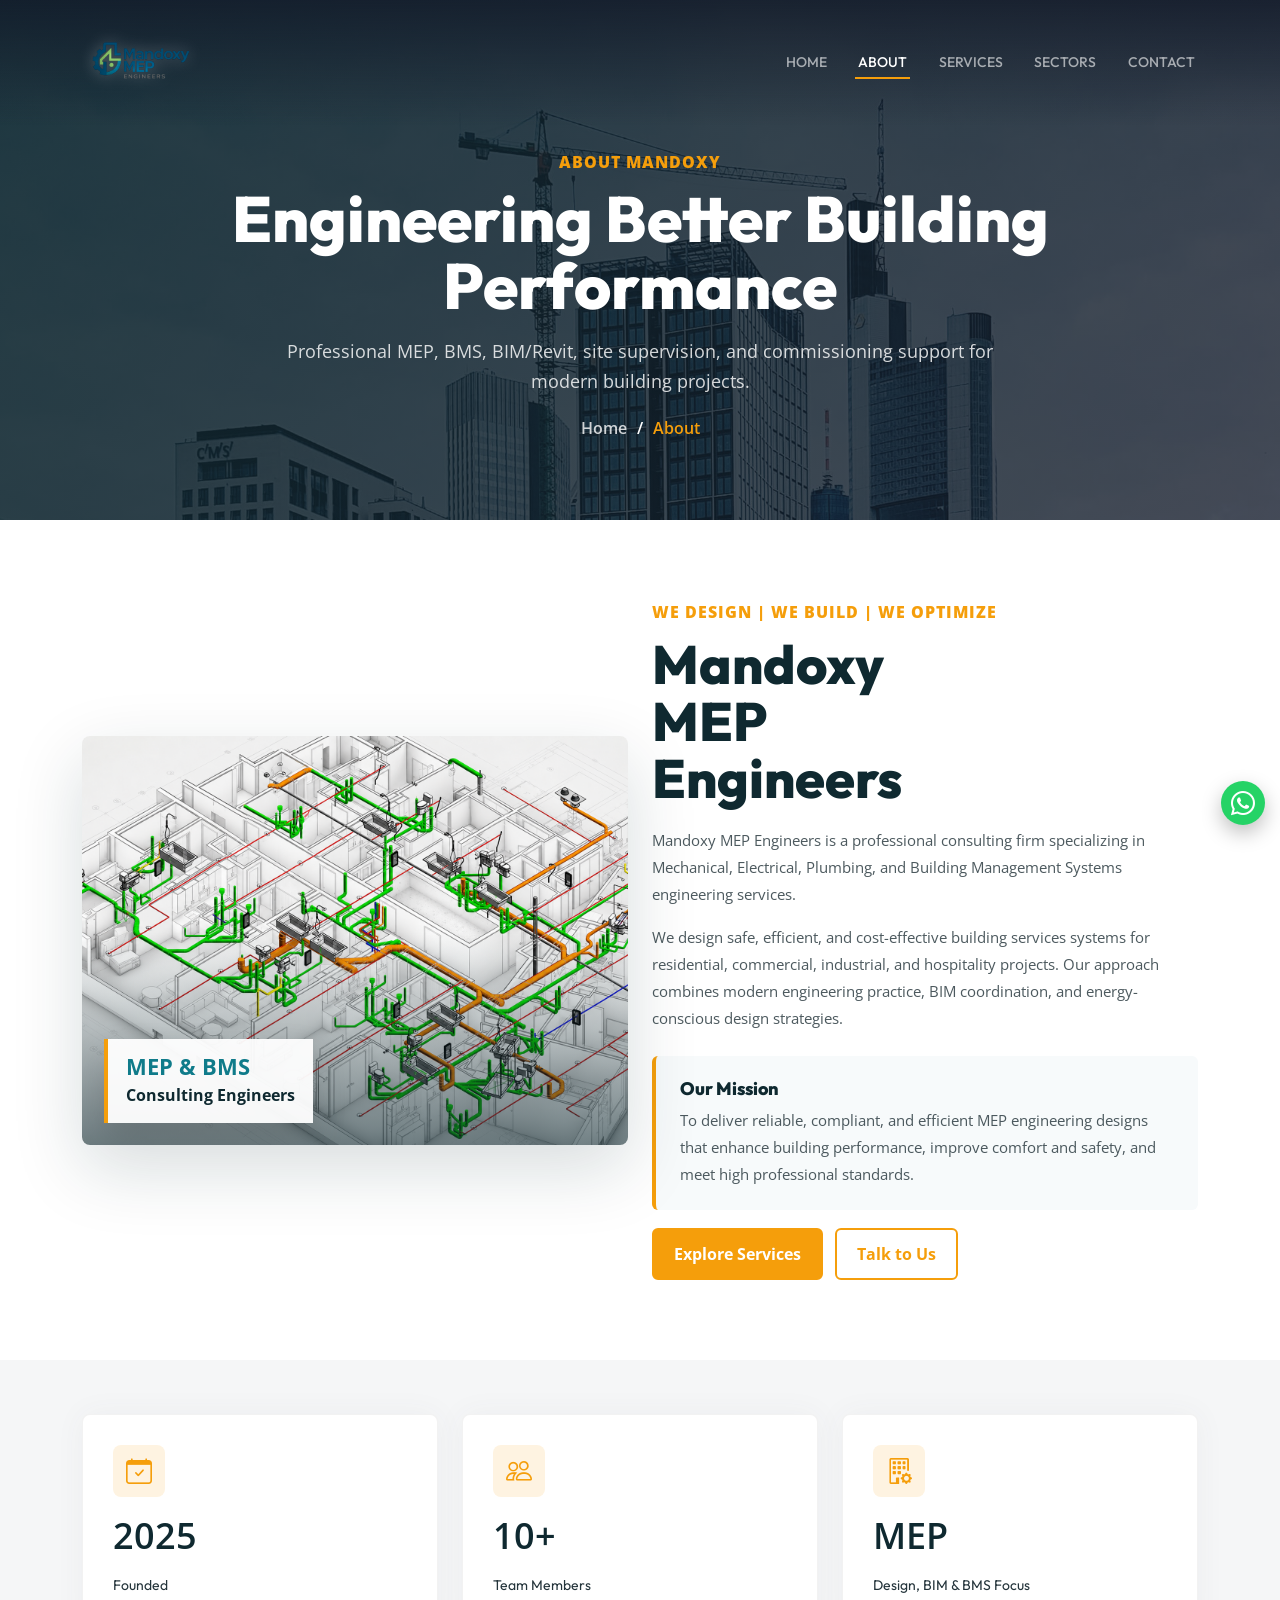
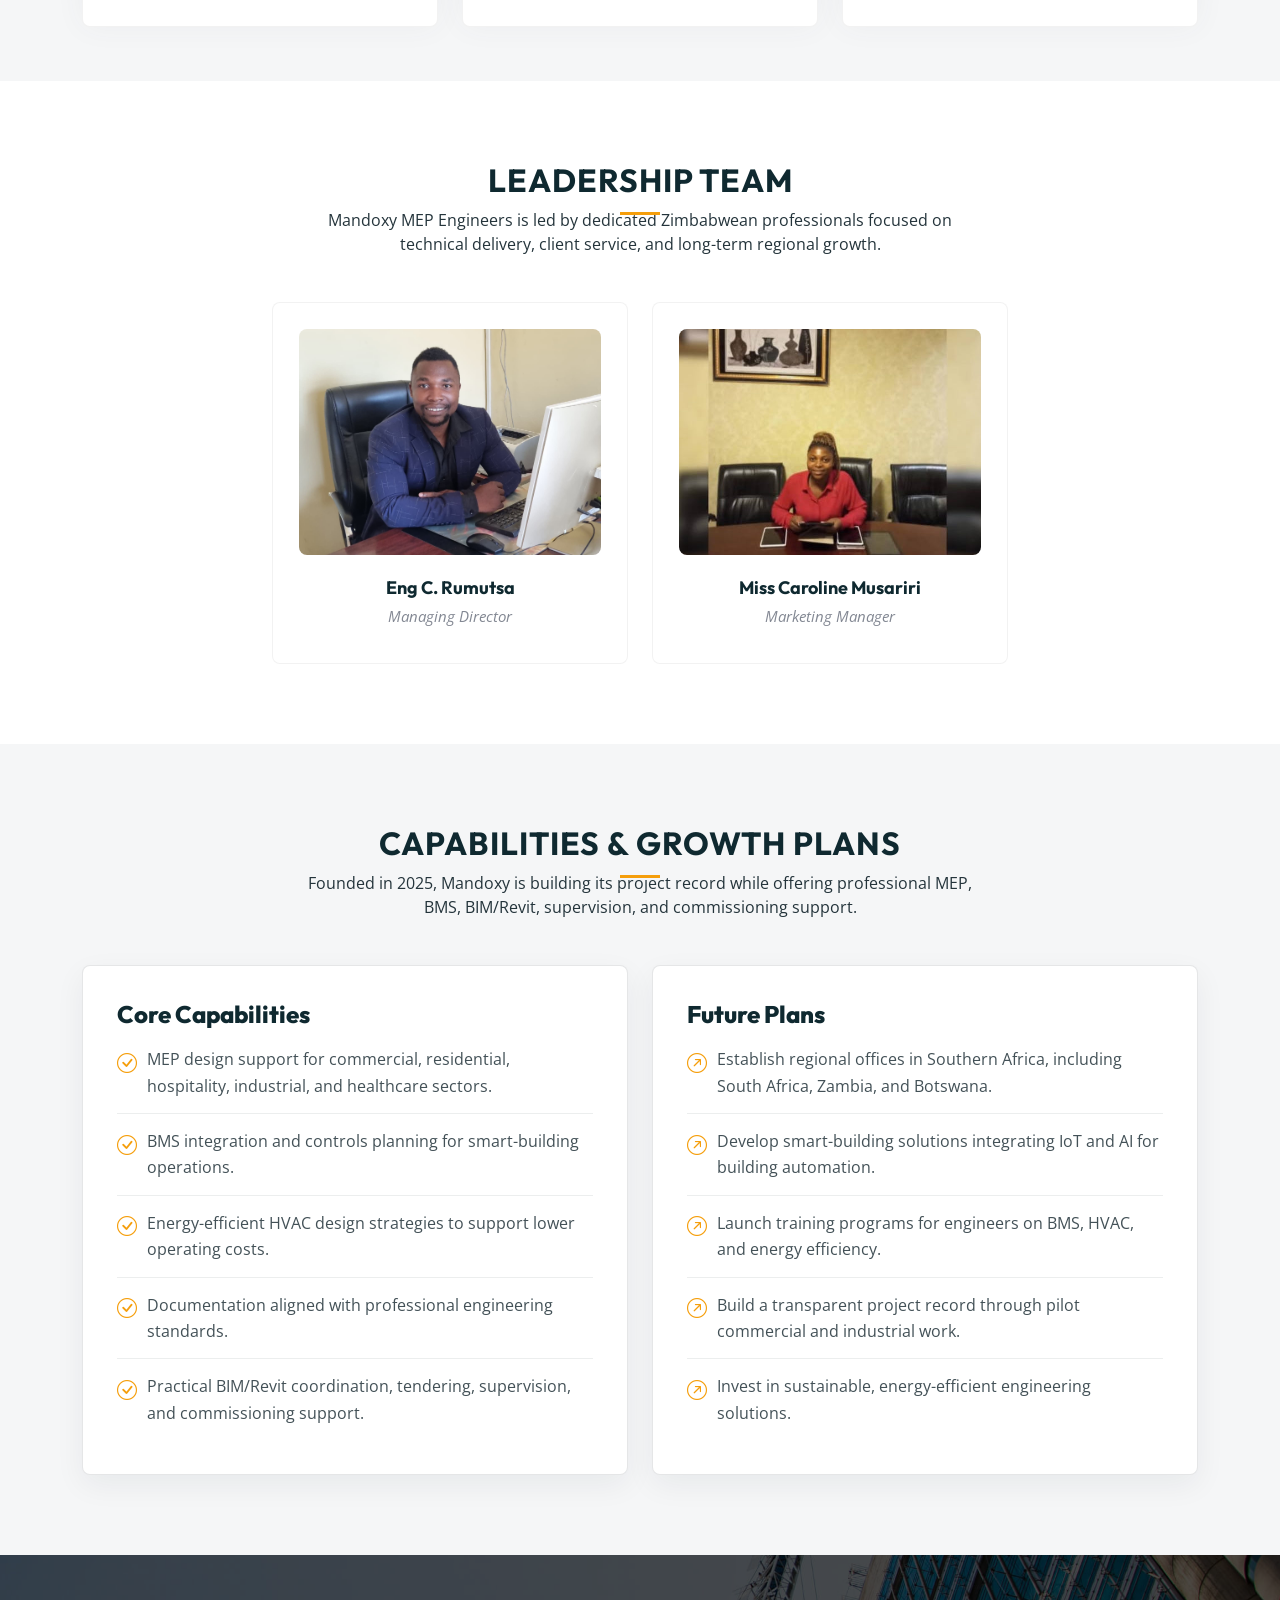
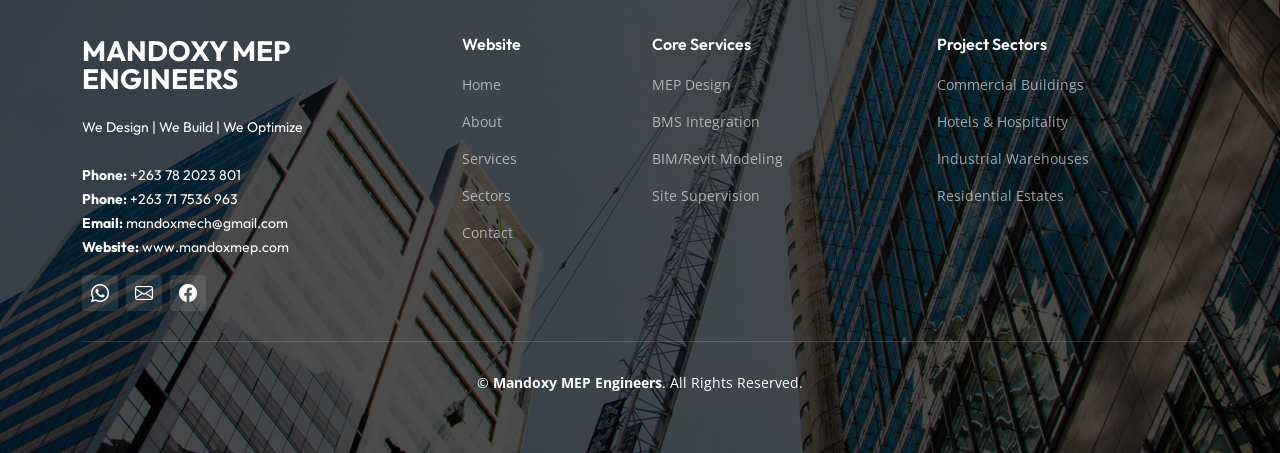
==== commit 14af2bff: "log adjustments" ====
--- a/about.html
+++ b/about.html
@@ -62,8 +62,7 @@
   <header id="header" class="header d-flex align-items-center">
     <div class="container-fluid container-xl d-flex align-items-center justify-content-between">
       <a href="index.html" class="logo d-flex align-items-center">
-        <img src="assets/img/mandox-logo.jpg" alt="Mandoxy MEP Engineers logo" class="mandox-logo-img">
-        <h1>Mandoxy<span>MEP</span><small>Engineers</small></h1>
+        <img src="assets/img/mandox-logo.png" alt="Mandoxy MEP Engineers logo" class="mandox-logo-img">
       </a>
 
       <i class="mobile-nav-toggle mobile-nav-show bi bi-list"></i>
--- a/assets/css/main.css
+++ b/assets/css/main.css
@@ -87,7 +87,7 @@
 }
 
 .section-header h2 {
-  font-size: 32px;
+  font-size: clamp(26px, 4vw, 32px);
   font-weight: 700;
   position: relative;
   color: var(--color-secondary);
@@ -216,9 +216,10 @@
 # Header
 --------------------------------------------------------------*/
 .header {
-  z-index: 997;
+  z-index: 9999;
   position: fixed;
-  padding: clamp(16px, 3vw, 30px) 0;
+  scroll-margin-top: 100px;
+  padding: clamp(10px, 2vw, 20px) 0;
   top: 0;
   left: 0;
   right: 0;
@@ -235,8 +236,10 @@
 }
 
 .header .logo img {
-  max-height: clamp(34px, 5vw, 40px);
-  margin-right: 6px;
+  max-height: clamp(55px, 8vw, 85px);
+  margin-right: 12px;
+  filter: brightness(1.2) contrast(1.1) drop-shadow(0 0 8px rgba(255,255,255,0.3));
+  transition: all 0.3s ease;
 }
 
 .header .logo h1 {
@@ -1357,7 +1360,7 @@
 .hero .carousel {
   width: 100%;
   min-height: 100vh;
-  padding: 80px 0;
+  padding: 120px 0 80px 0;
   margin: 0;
   position: relative;
 }
@@ -1396,7 +1399,7 @@
   color: #fff;
   margin-bottom: 30px;
   padding-bottom: 30px;
-  font-size: 56px;
+  font-size: clamp(34px, 8vw, 56px);
   font-weight: 700;
   position: relative;
 }
@@ -1416,13 +1419,15 @@
 
 @media (max-width: 768px) {
   .hero .info h2 {
-    font-size: 36px;
+    font-size: clamp(28px, 10vw, 42px);
+    margin-bottom: 20px;
+    padding-bottom: 20px;
   }
 }
 
 .hero .info p {
   color: rgba(255, 255, 255, 0.8);
-  font-size: 18px;
+  font-size: clamp(15px, 2vw, 18px);
 }
 
 .hero .info .btn-get-started {
@@ -1619,14 +1624,13 @@
 }
 
 .logo .mandox-logo-img {
-  max-height: 62px;
-  width: 62px;
-  border-radius: 50%;
-  object-fit: cover;
-  margin-right: 12px;
-  border: 2px solid rgba(255, 255, 255, 0.9);
-  background: #fff;
+  max-height: 120px;
+  width: auto;
+  max-width: 300px;
+  object-fit: contain;
+  margin-right: 0;
   image-rendering: auto;
+  filter: drop-shadow(0 2px 4px rgba(0,0,0,0.2));
 }
 
 .logo h1 {
@@ -2693,7 +2697,7 @@
 
 @media (max-width: 575px) {
   .logo h1 { font-size: 22px; }
-  .logo .mandox-logo-img { max-height: 50px; width: 50px; }
+  .logo .mandox-logo-img { max-height: clamp(50px, 12vw, 75px); width: auto; max-width: 180px; }
   .section-header h2 {
     font-size: 27px;
     letter-spacing: 0;
@@ -2708,7 +2712,13 @@
     display: none;
   }
   .hero .info {
-    padding: 0 28px;
+    padding: 0 20px;
+  }
+  .hero .info h2 {
+    font-size: clamp(24px, 12vw, 34px);
+  }
+  .hero .info p {
+    font-size: 15px;
   }
 }
 
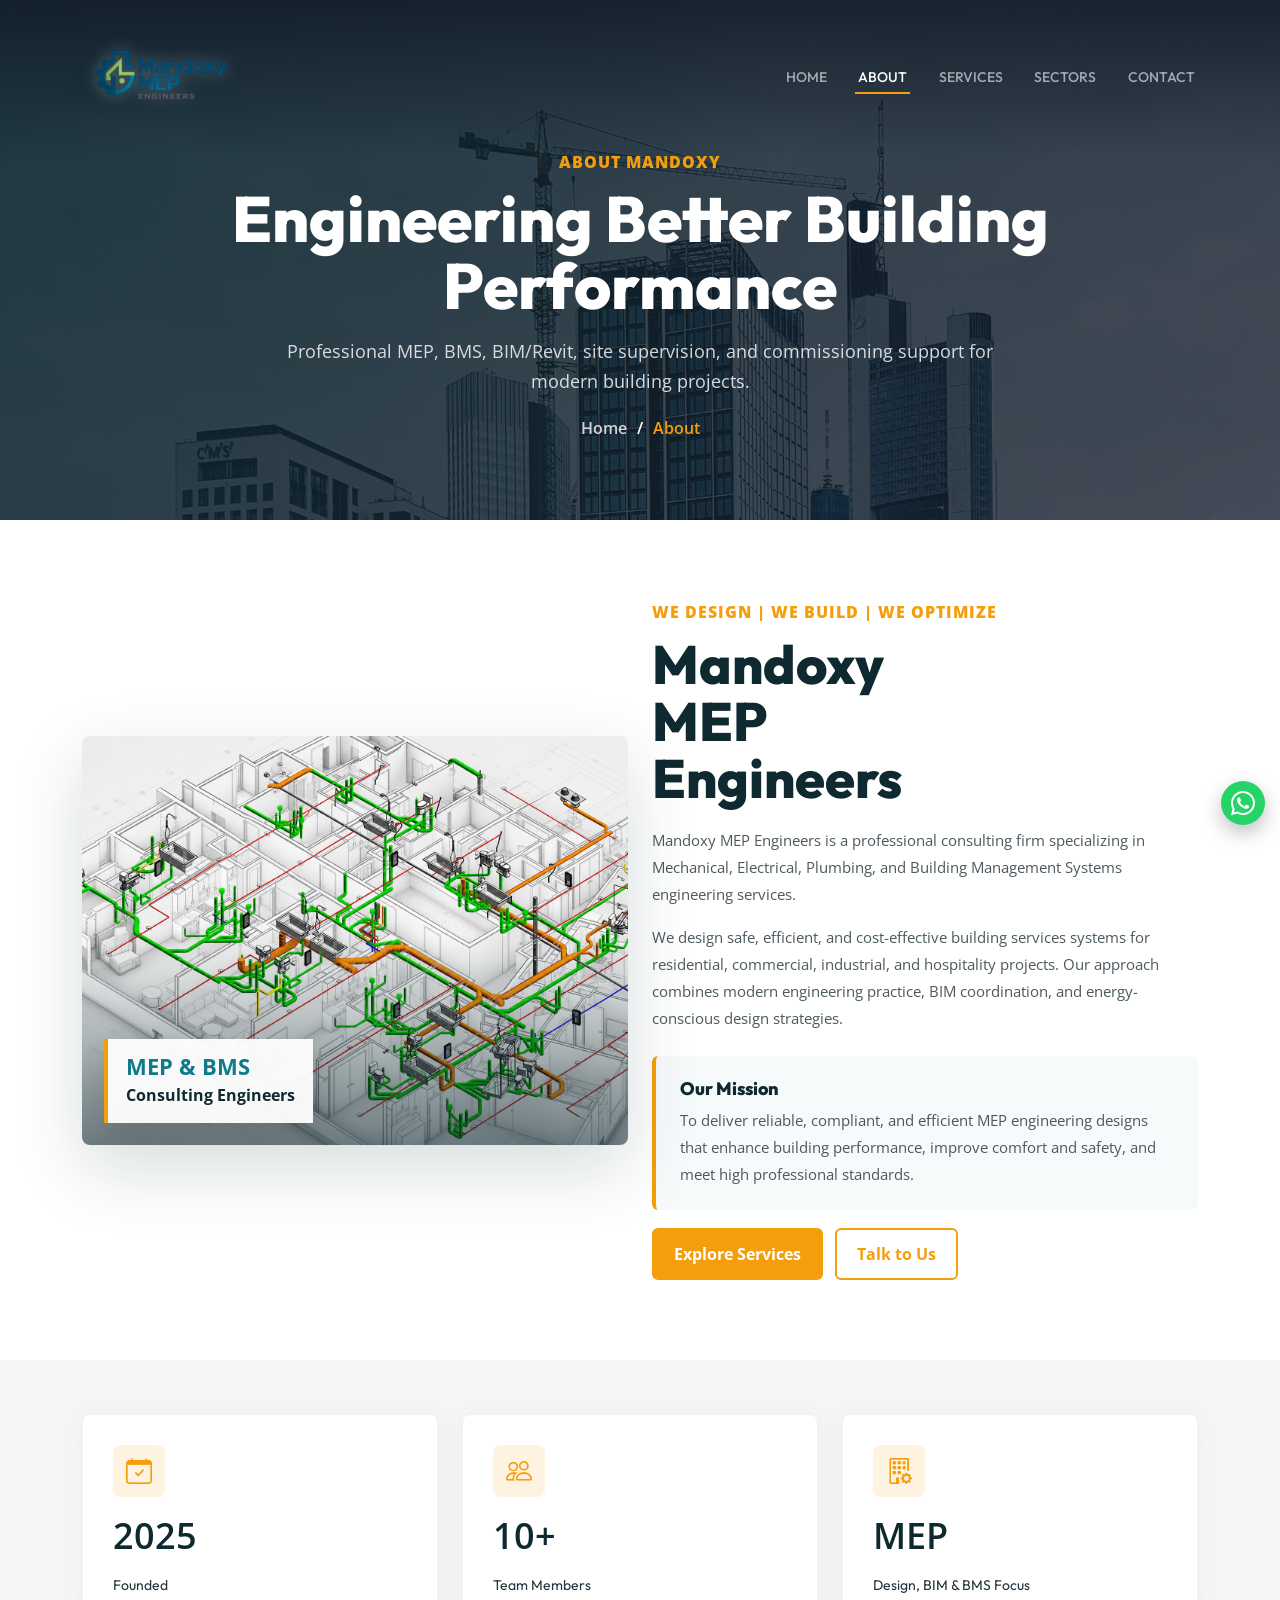
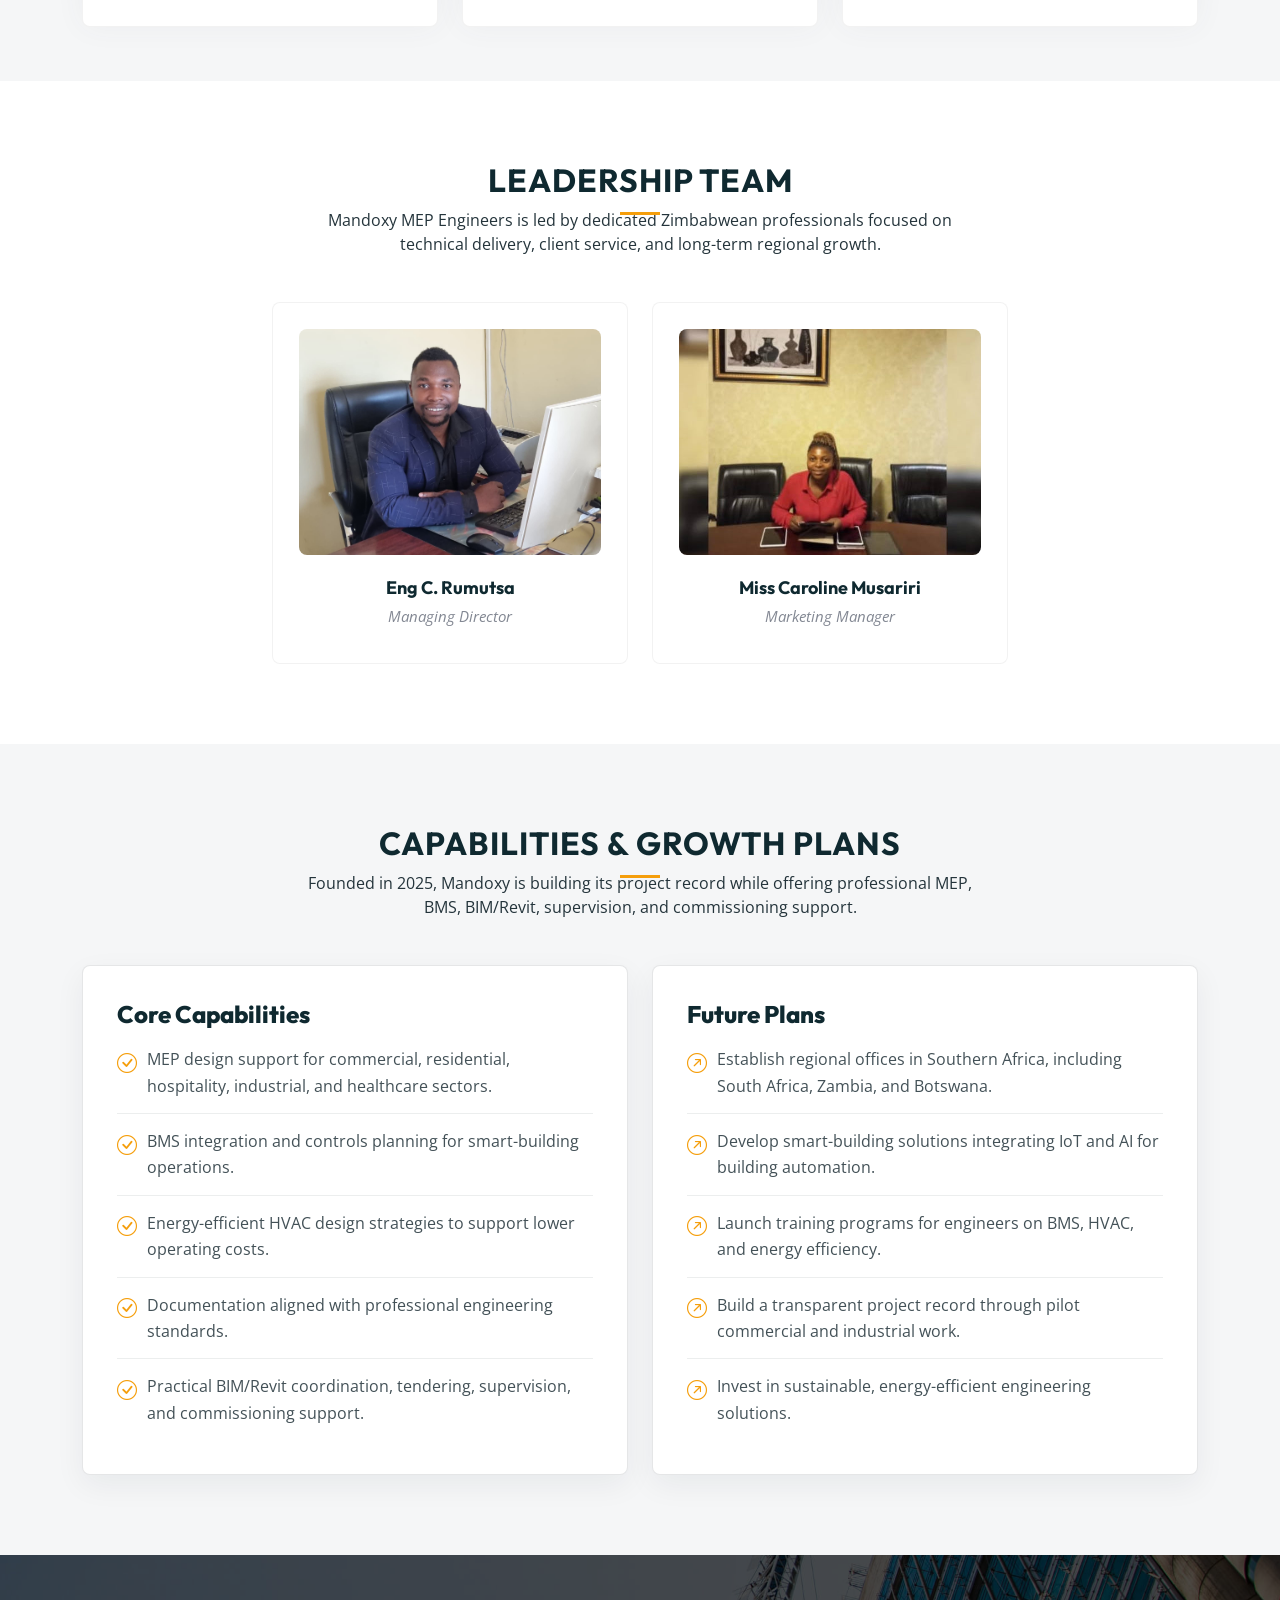
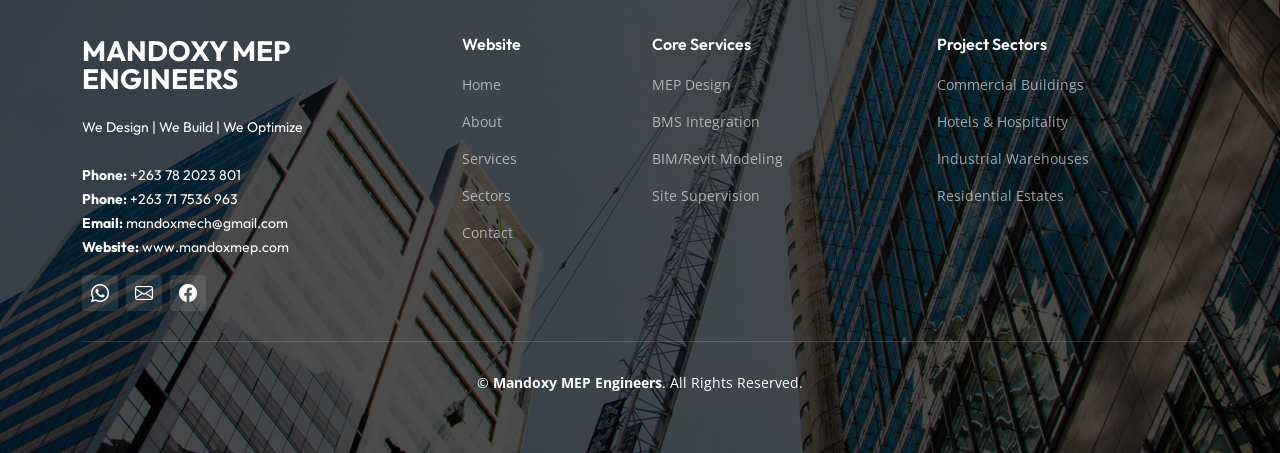
==== commit 8676c684: "Update logo icon and navbar scroll styles" ====
--- a/about.html
+++ b/about.html
@@ -22,8 +22,8 @@
   <meta name="twitter:description" content="Professional MEP, BMS, BIM/Revit, site supervision, and commissioning support for modern building projects.">
   <meta name="twitter:image" content="https://www.mandoxmep.com/assets/img/about.jpg">
 
-  <link href="assets/img/mandox-favicon.jpg" rel="icon">
-  <link href="assets/img/mandox-logo.jpg" rel="apple-touch-icon">
+  <link href="assets/img/mandox-logo.png" rel="icon" type="image/png">
+  <link href="assets/img/mandox-logo.png" rel="apple-touch-icon">
   <link rel="preload" as="image" href="assets/img/breadcrumbs-bg.jpg">
   <link rel="preconnect" href="https://fonts.googleapis.com">
   <link rel="preconnect" href="https://fonts.gstatic.com" crossorigin>
--- a/assets/css/main.css
+++ b/assets/css/main.css
@@ -228,15 +228,15 @@
 }
 
 .header.header-scrolled {
-  background: rgba(17, 24, 39, 0.88);
-  backdrop-filter: blur(15px);
-  -webkit-backdrop-filter: blur(15px);
-  padding: 14px 0;
-  box-shadow: 0 4px 24px rgba(0, 0, 0, 0.3);
+  background: transparent;
+  backdrop-filter: none;
+  -webkit-backdrop-filter: none;
+  padding: 10px 0;
+  box-shadow: none;
 }
 
 .header .logo img {
-  max-height: clamp(55px, 8vw, 85px);
+  max-height: clamp(75px, 10vw, 115px);
   margin-right: 12px;
   filter: brightness(1.2) contrast(1.1) drop-shadow(0 0 8px rgba(255,255,255,0.3));
   transition: all 0.3s ease;
@@ -342,6 +342,18 @@
     color: #fff;
   }
 
+  .header.header-scrolled .navbar a,
+  .header.header-scrolled .navbar a:focus {
+    color: rgba(15, 41, 48, 0.74);
+  }
+
+  .header.header-scrolled .navbar a:hover,
+  .header.header-scrolled .navbar .active,
+  .header.header-scrolled .navbar .active:focus,
+  .header.header-scrolled .navbar li:hover>a {
+    color: var(--color-secondary);
+  }
+
   .navbar .dropdown ul {
     display: block;
     position: absolute;
@@ -497,6 +509,10 @@
     transition: 0.5s;
     z-index: 9999;
     padding: 8px 4px 8px 12px;
+  }
+
+  .header.header-scrolled .mobile-nav-show {
+    color: var(--color-secondary);
   }
 
   .mobile-nav-hide {
@@ -1624,9 +1640,9 @@
 }
 
 .logo .mandox-logo-img {
-  max-height: 120px;
+  max-height: 150px;
   width: auto;
-  max-width: 300px;
+  max-width: 360px;
   object-fit: contain;
   margin-right: 0;
   image-rendering: auto;
@@ -2697,7 +2713,7 @@
 
 @media (max-width: 575px) {
   .logo h1 { font-size: 22px; }
-  .logo .mandox-logo-img { max-height: clamp(50px, 12vw, 75px); width: auto; max-width: 180px; }
+  .header .logo .mandox-logo-img { max-height: clamp(60px, 18vw, 90px); width: auto; max-width: 220px; }
   .section-header h2 {
     font-size: 27px;
     letter-spacing: 0;
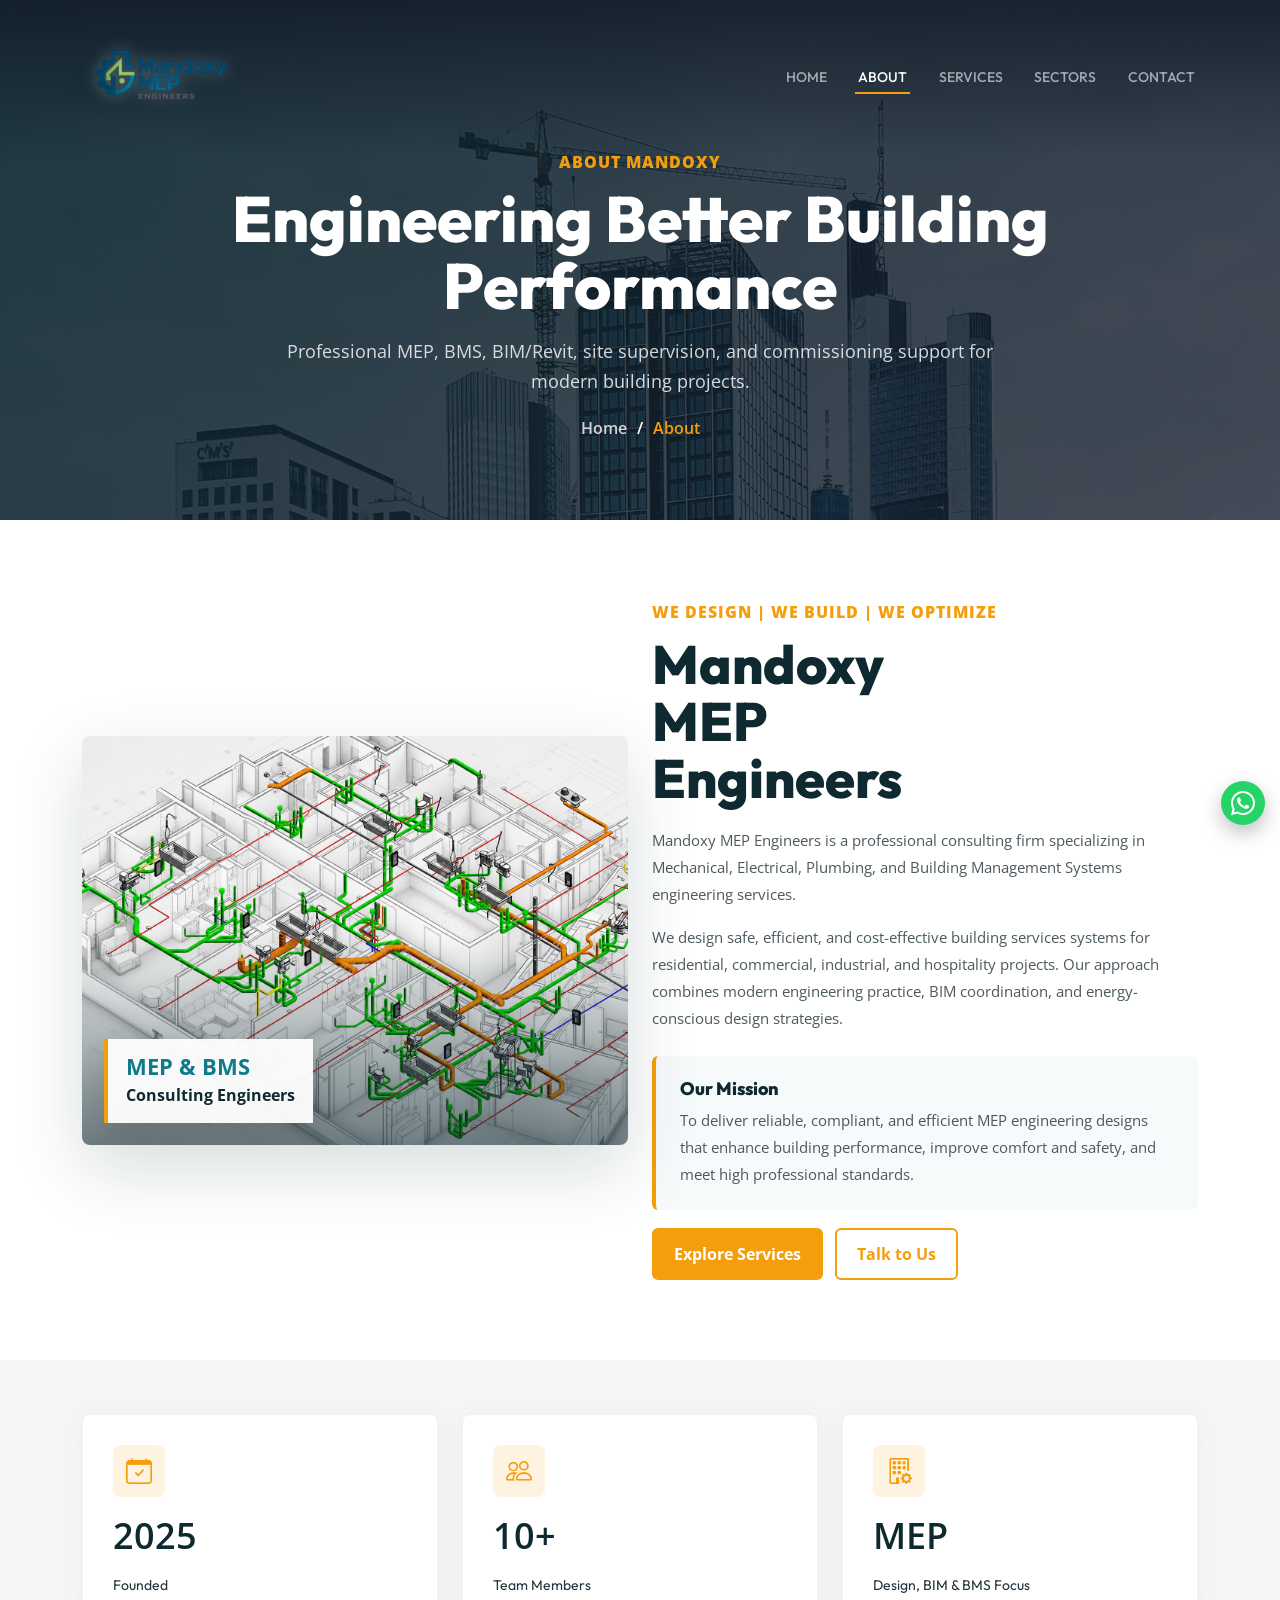
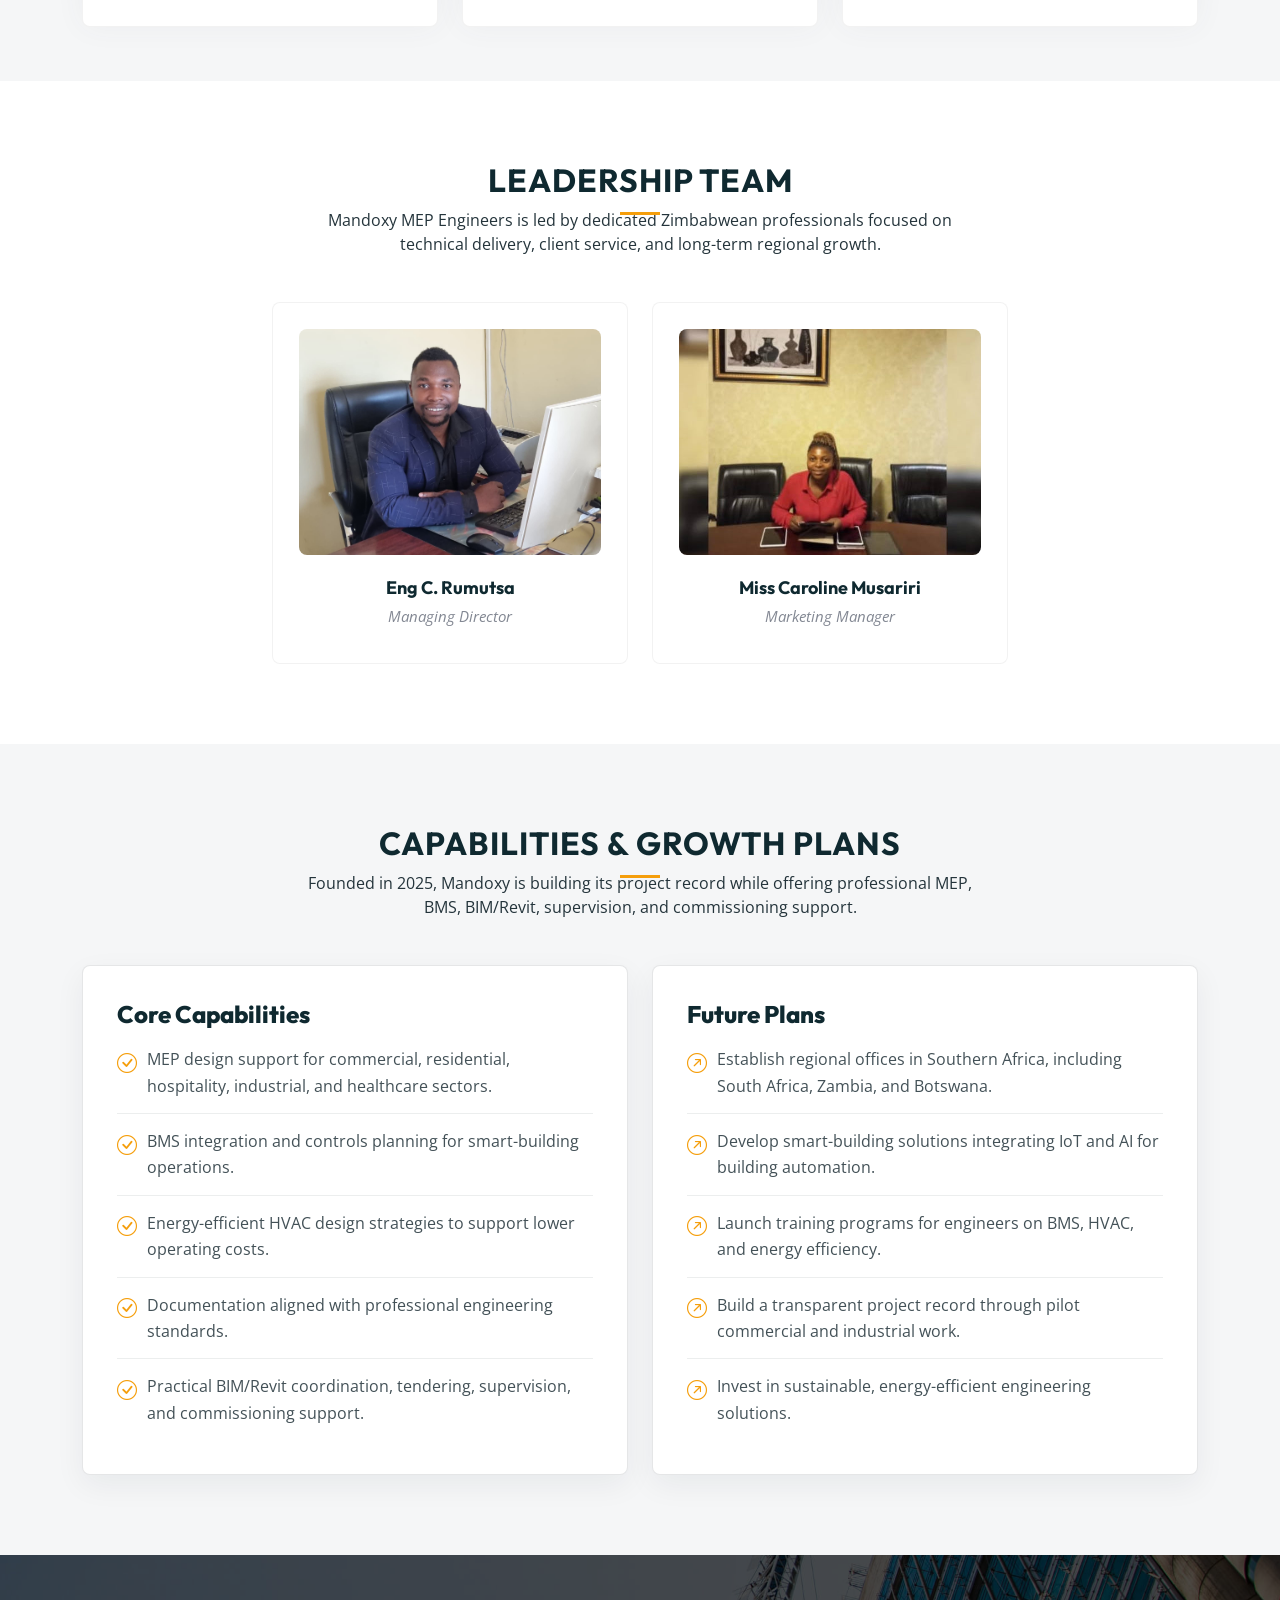
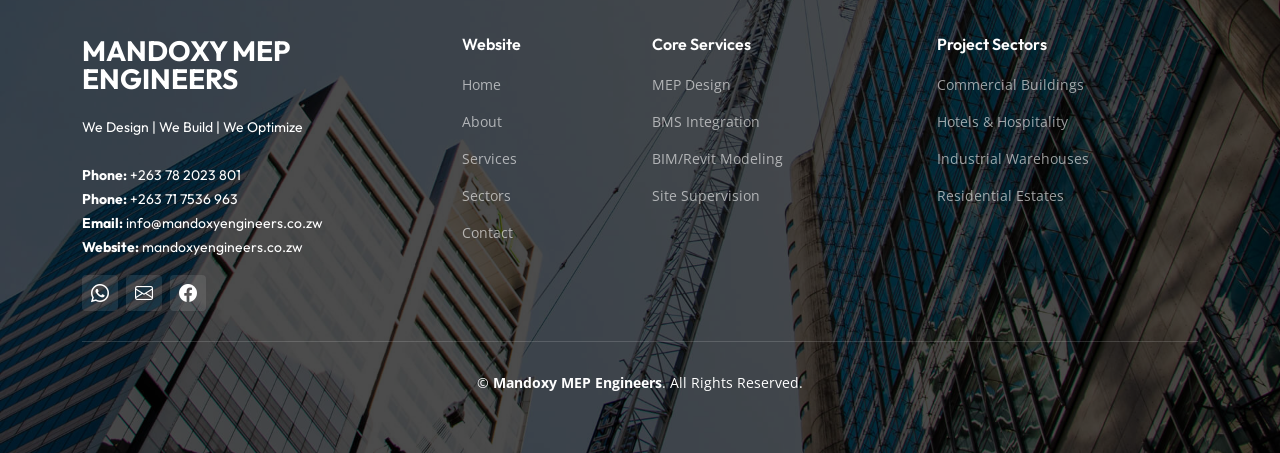
==== commit e9e2f7d5: "Update site domain contact details and favicon" ====
--- a/about.html
+++ b/about.html
@@ -9,21 +9,22 @@
   <meta content="Learn about Mandoxy MEP Engineers, a professional MEP and BMS engineering consulting firm serving residential, commercial, industrial, and hospitality projects." name="description">
   <meta content="MEP engineers, BMS engineering, HVAC design, electrical engineering, plumbing systems, BIM, Revit, Zimbabwe, Mandoxy" name="keywords">
   <meta name="robots" content="index, follow">
-  <link rel="canonical" href="https://www.mandoxmep.com/about.html">
+  <link rel="canonical" href="https://mandoxyengineers.co.zw/about.html">
   <meta property="og:locale" content="en_ZW">
   <meta property="og:type" content="website">
   <meta property="og:site_name" content="Mandoxy MEP Engineers">
   <meta property="og:title" content="About Mandoxy MEP Engineers | MEP & BMS Consulting Firm">
   <meta property="og:description" content="Learn about Mandoxy MEP Engineers, a Zimbabwean MEP and BMS engineering consultancy serving building projects across Southern Africa.">
-  <meta property="og:url" content="https://www.mandoxmep.com/about.html">
-  <meta property="og:image" content="https://www.mandoxmep.com/assets/img/about.jpg">
+  <meta property="og:url" content="https://mandoxyengineers.co.zw/about.html">
+  <meta property="og:image" content="https://mandoxyengineers.co.zw/assets/img/about.jpg">
   <meta name="twitter:card" content="summary_large_image">
   <meta name="twitter:title" content="About Mandoxy MEP Engineers">
   <meta name="twitter:description" content="Professional MEP, BMS, BIM/Revit, site supervision, and commissioning support for modern building projects.">
-  <meta name="twitter:image" content="https://www.mandoxmep.com/assets/img/about.jpg">
-
-  <link href="assets/img/mandox-logo.png" rel="icon" type="image/png">
-  <link href="assets/img/mandox-logo.png" rel="apple-touch-icon">
+  <meta name="twitter:image" content="https://mandoxyengineers.co.zw/assets/img/about.jpg">
+
+  <link href="/favicon.ico" rel="icon" sizes="any">
+  <link href="/assets/img/favicon-32x32.png" rel="icon" type="image/png">
+  <link href="/assets/img/apple-touch-icon.png" rel="apple-touch-icon">
   <link rel="preload" as="image" href="assets/img/breadcrumbs-bg.jpg">
   <link rel="preconnect" href="https://fonts.googleapis.com">
   <link rel="preconnect" href="https://fonts.gstatic.com" crossorigin>
@@ -39,17 +40,17 @@
     "@context": "https://schema.org",
     "@type": "AboutPage",
     "name": "About Mandoxy MEP Engineers",
-    "url": "https://www.mandoxmep.com/about.html",
+    "url": "https://mandoxyengineers.co.zw/about.html",
     "description": "Company profile for Mandoxy MEP Engineers, a professional MEP and BMS engineering consulting firm.",
     "isPartOf": {
       "@type": "WebSite",
       "name": "Mandoxy MEP Engineers",
-      "url": "https://www.mandoxmep.com/"
+      "url": "https://mandoxyengineers.co.zw/"
     },
     "about": {
       "@type": "ProfessionalService",
       "name": "Mandoxy MEP Engineers",
-      "email": "mandoxmech@gmail.com",
+      "email": "info@mandoxyengineers.co.zw",
       "telephone": ["+263782023801", "+263717536963"],
       "areaServed": ["Zimbabwe", "Southern Africa"]
     }
@@ -62,7 +63,7 @@
   <header id="header" class="header d-flex align-items-center">
     <div class="container-fluid container-xl d-flex align-items-center justify-content-between">
       <a href="index.html" class="logo d-flex align-items-center">
-        <img src="assets/img/mandox-logo.png" alt="Mandoxy MEP Engineers logo" class="mandox-logo-img">
+        <img src="/assets/img/mandox-logo.png" alt="Mandoxy MEP Engineers logo" class="mandox-logo-img">
       </a>
 
       <i class="mobile-nav-toggle mobile-nav-show bi bi-list"></i>
@@ -228,12 +229,12 @@
                 We Design | We Build | We Optimize<br><br>
                 <strong>Phone:</strong> +263 78 2023 801<br>
                 <strong>Phone:</strong> +263 71 7536 963<br>
-                <strong>Email:</strong> mandoxmech@gmail.com<br>
-                <strong>Website:</strong> www.mandoxmep.com<br>
+                <strong>Email:</strong> info@mandoxyengineers.co.zw<br>
+                <strong>Website:</strong> mandoxyengineers.co.zw<br>
               </p>
               <div class="social-links d-flex mt-3">
                 <a href="https://wa.me/263782023801" class="d-flex align-items-center justify-content-center" aria-label="WhatsApp Mandoxy MEP Engineers"><i class="bi bi-whatsapp"></i></a>
-                <a href="mailto:mandoxmech@gmail.com" class="d-flex align-items-center justify-content-center" aria-label="Email Mandoxy MEP Engineers"><i class="bi bi-envelope"></i></a>
+                <a href="mailto:info@mandoxyengineers.co.zw" class="d-flex align-items-center justify-content-center" aria-label="Email Mandoxy MEP Engineers"><i class="bi bi-envelope"></i></a>
                 <a href="https://www.facebook.com/share/18encXAMbG/" class="d-flex align-items-center justify-content-center" target="_blank" rel="noopener" aria-label="Facebook Mandoxy MEP Engineers"><i class="bi bi-facebook"></i></a>
               </div>
             </div>
@@ -283,7 +284,7 @@
   </footer>
 
   <a href="https://wa.me/263782023801" class="whatsapp-float d-flex align-items-center justify-content-center" aria-label="Chat on WhatsApp"><i class="bi bi-whatsapp"></i></a>
-  <a href="#" class="scroll-top d-flex align-items-center justify-content-center"><i class="bi bi-arrow-up-short"></i></a>
+  <a href="#" class="scroll-top d-flex align-items-center justify-content-center" aria-label="Back to top"><i class="bi bi-arrow-up-short"></i></a>
   <script src="assets/vendor/bootstrap/js/bootstrap.bundle.min.js"></script>
   <script src="assets/js/main.js"></script>
 </body>
--- a/assets/css/main.css
+++ b/assets/css/main.css
@@ -224,7 +224,8 @@
   left: 0;
   right: 0;
   background: linear-gradient(180deg, rgba(17, 24, 39, 0.75) 0%, rgba(17, 24, 39, 0) 100%);
-  transition: background 0.4s ease, padding 0.4s ease, box-shadow 0.4s ease;
+  transition: background 0.4s ease, padding 0.4s ease, box-shadow 0.4s ease, transform 0.3s ease;
+  transform: translateY(0);
 }
 
 .header.header-scrolled {
@@ -235,10 +236,14 @@
   box-shadow: none;
 }
 
+.header.header-hidden {
+  transform: translateY(-100%);
+}
+
 .header .logo img {
   max-height: clamp(75px, 10vw, 115px);
   margin-right: 12px;
-  filter: brightness(1.2) contrast(1.1) drop-shadow(0 0 8px rgba(255,255,255,0.3));
+  filter: brightness(1.2) contrast(1.1) drop-shadow(0 0 8px rgba(255, 255, 255, 0.3));
   transition: all 0.3s ease;
 }
 
@@ -318,13 +323,12 @@
   .navbar>ul>li>a:before {
     content: "";
     position: absolute;
-    width: 100%;
     height: 2px;
     bottom: -6px;
     left: 0;
     background-color: var(--color-primary);
     visibility: hidden;
-    width: 0px;
+    width: 0;
     transition: all 0.3s ease-in-out 0s;
   }
 
